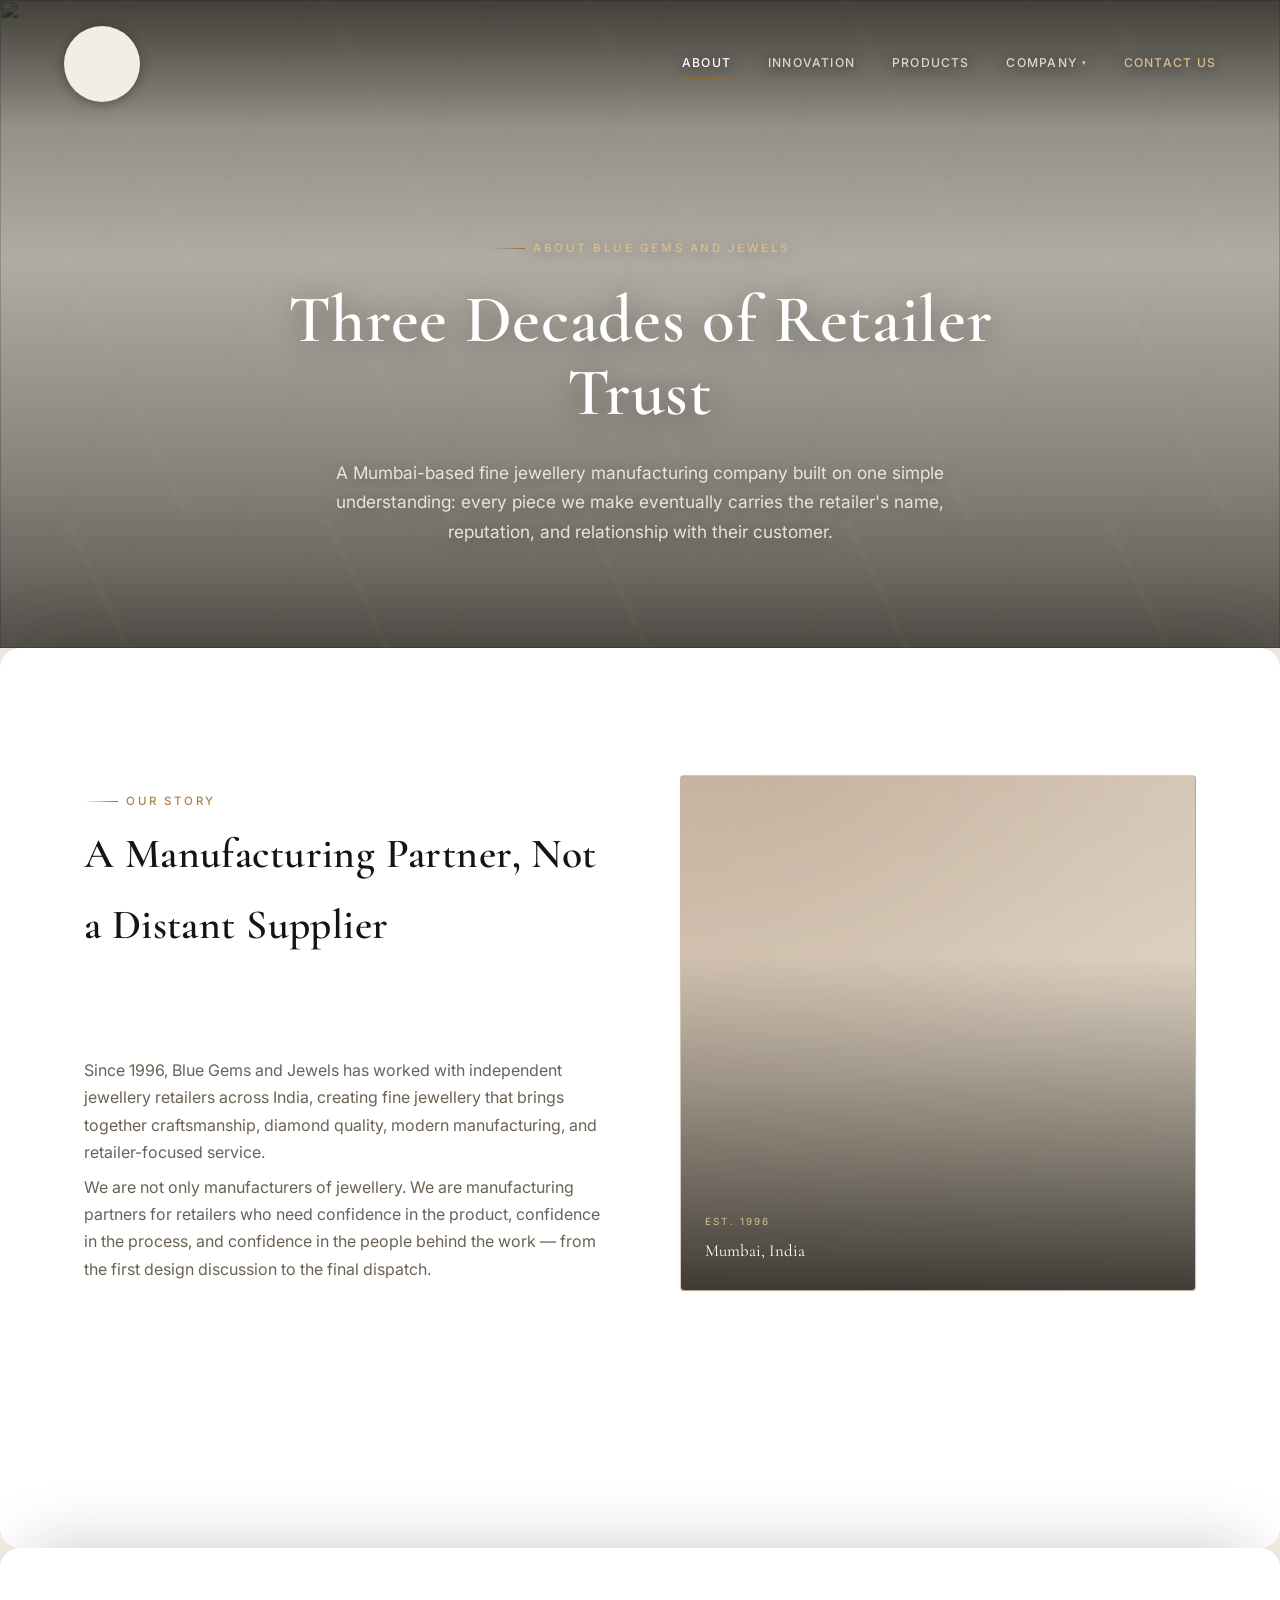
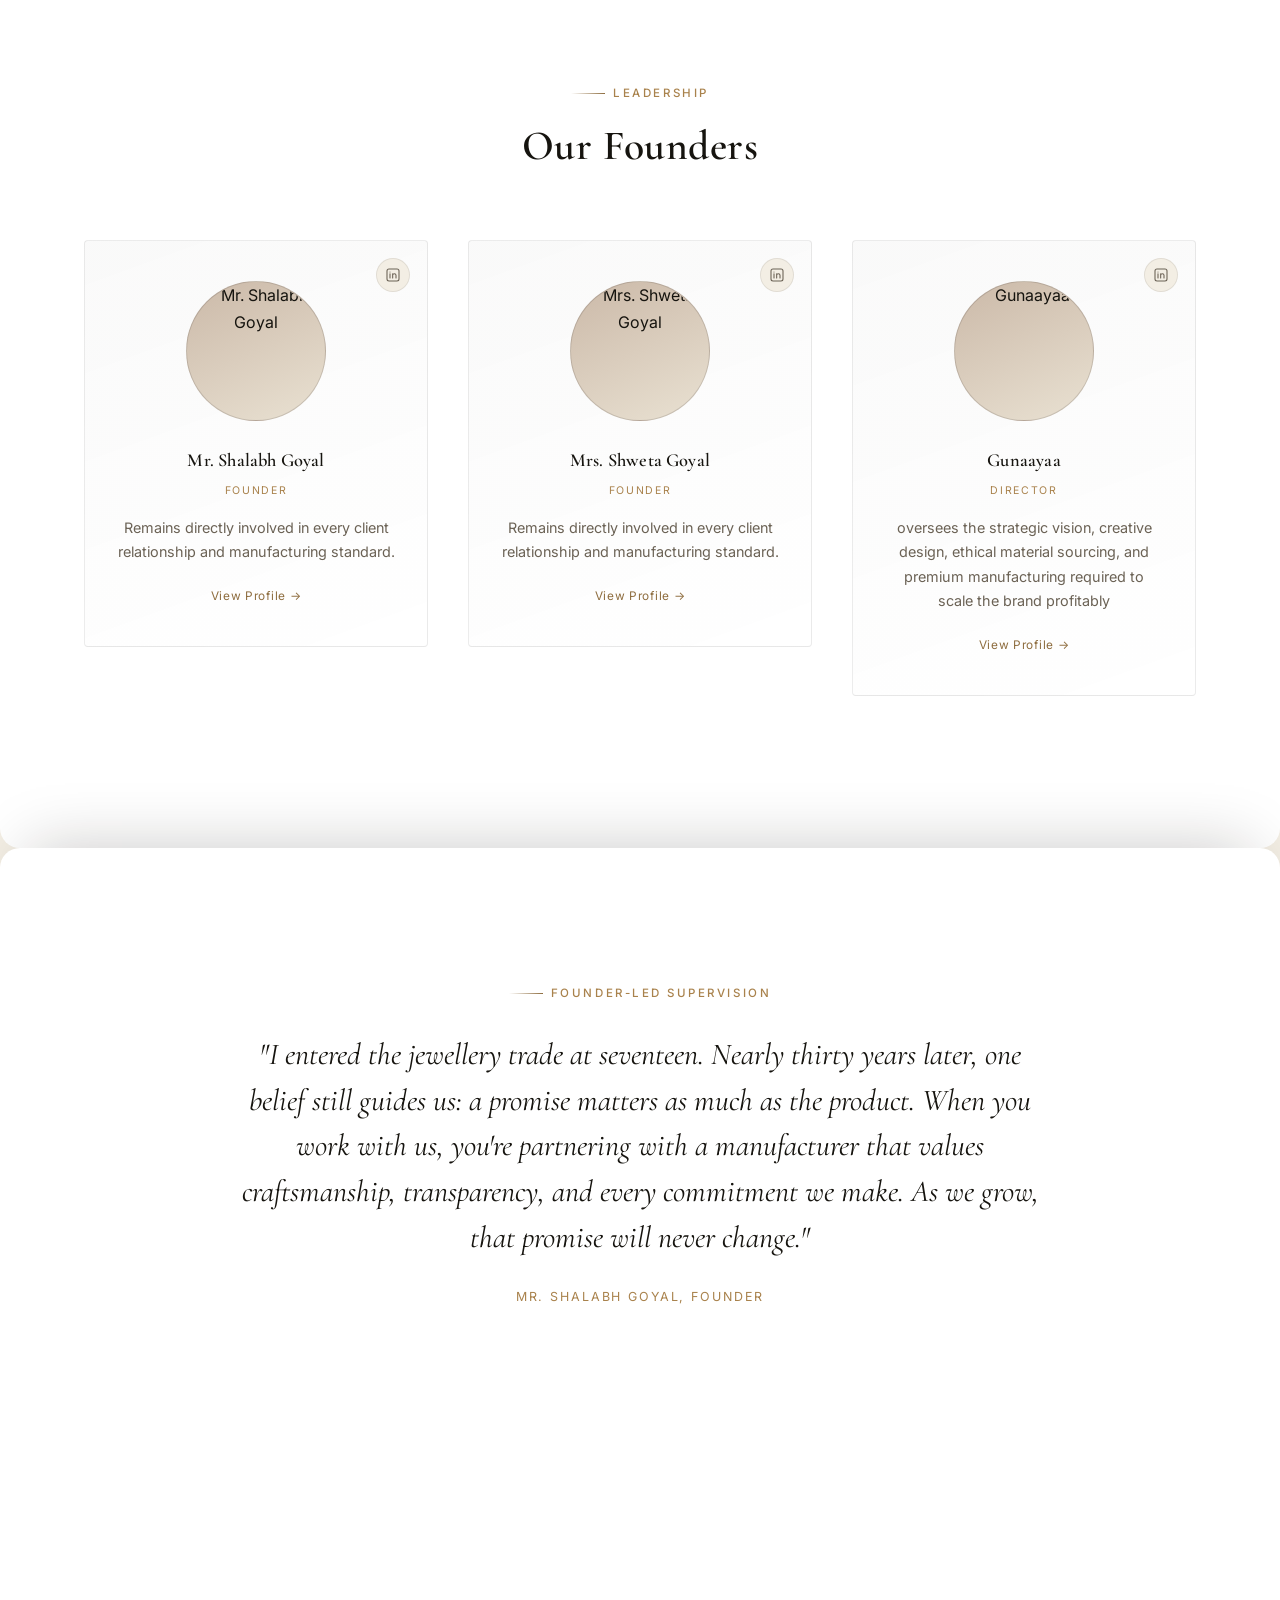
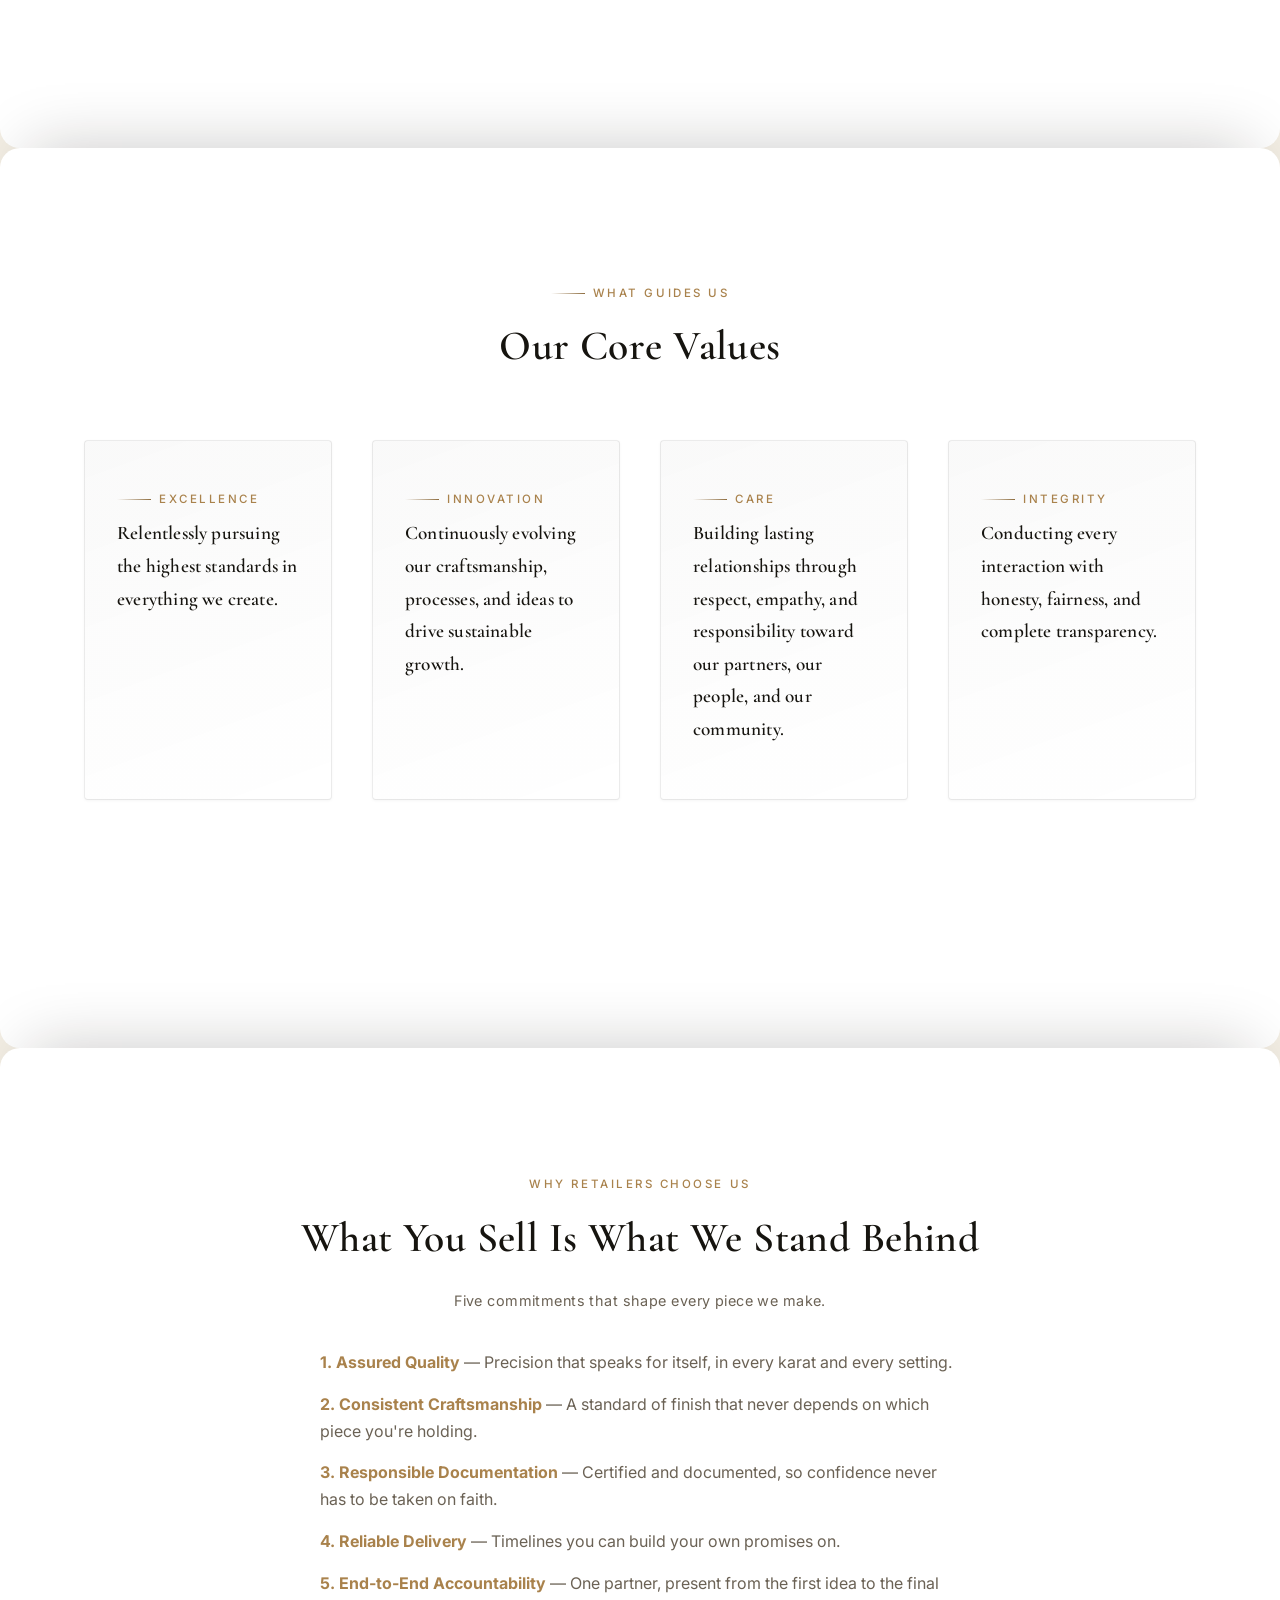
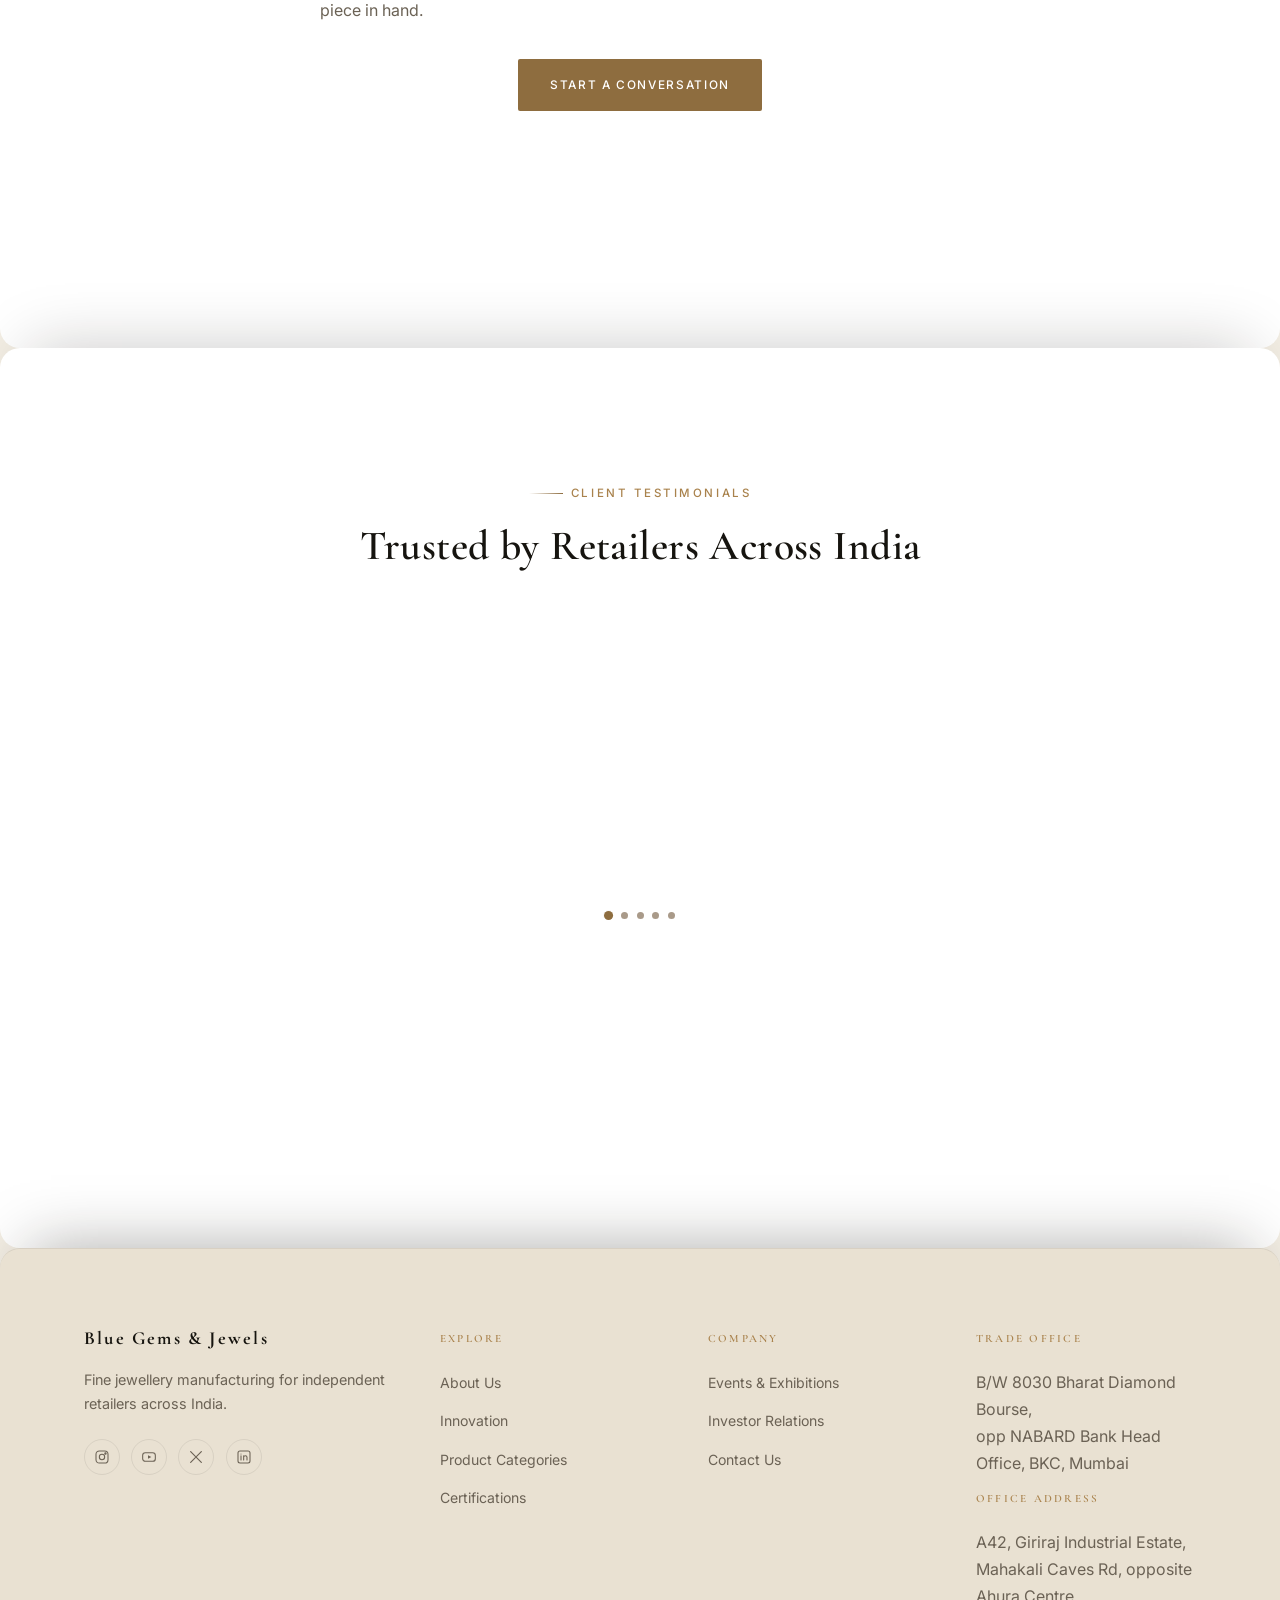
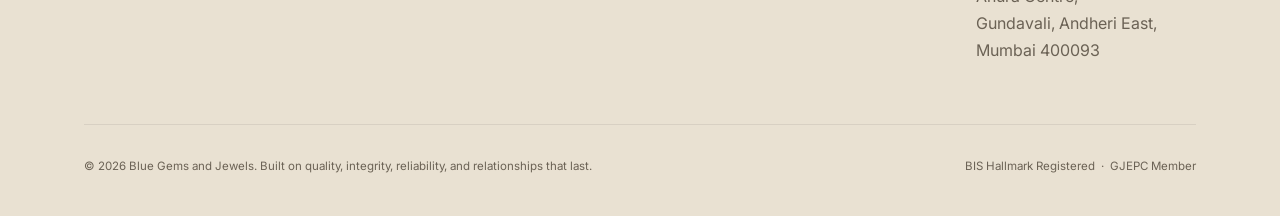
==== about.html @ bed2ab1b "Ui index page update 45" ====
<!doctype html>
<html lang="en">
<head>
<meta charset="UTF-8">
<meta name="viewport" content="width=device-width, initial-scale=1.0">
<title>About Us — Blue Gems and Jewels</title>
<meta name="description" content="Since 1996, Blue Gems and Jewels has manufactured fine jewellery for independent retailers across India — founder-led, quality-first, relationship-driven.">
<link rel="icon" type="image/svg+xml" data-img="assets/favicon.svg">
<link rel="stylesheet" href="css/style.css">
</head>
<body data-page="about">
<div id="site-nav"></div>
<section class="hero page-hero">
  <div class="hero-bg"></div>
  <div class="hero-photo"><img data-img="assets/hero/about.jpg" alt=""></div>
  <div class="hero-scrim"></div>
  <div class="hero-facets"></div>
  <div class="hero-content">
    <span class="eyebrow reveal in">About Blue Gems and Jewels</span>
    <h1 class="reveal in" style="transition-delay:.15s">Three Decades of Retailer Trust</h1>
    <p class="lead reveal in" style="transition-delay:.3s">A Mumbai-based fine jewellery manufacturing company built on one simple understanding: every piece we make eventually carries the retailer's name, reputation, and relationship with their customer.</p>
  </div>
</section>
<!-- OUR STORY -->
<section class="section stack-section">
  <div class="wrap media-row media-right">
    <div class="text-head reveal-line">
      <span class="eyebrow">Our Story</span>
      <h2 style="font-size:clamp(1.8rem,3.4vw,2.6rem); margin-top:.5rem;">A Manufacturing Partner, Not a Distant Supplier</h2>
    </div>
    <div class="tile square photo reveal-scale"><img data-img="About/about1.png" alt="Gold and gemstones" loading="lazy" onerror="this.remove()"><div class="tile-label"><small>Est. 1996</small>Mumbai, India</div></div>
    <div class="text-body reveal-line" style="transition-delay:.1s">
      <p class="muted">Since 1996, Blue Gems and Jewels has worked with independent jewellery retailers across India, creating fine jewellery that brings together craftsmanship, diamond quality, modern manufacturing, and retailer-focused service.</p>
      <p class="muted" style="margin-top:.5rem;">We are not only manufacturers of jewellery. We are manufacturing partners for retailers who need confidence in the product, confidence in the process, and confidence in the people behind the work — from the first design discussion to the final dispatch.</p>
    </div>
  </div>
</section>
<!-- FOUNDERS -->
<section class="section stack-section">
  <div class="wrap">
    <div class="center reveal">
      <span class="eyebrow">Leadership</span>
      <h2 style="font-size:clamp(1.8rem,3.4vw,2.6rem); margin-top:.5rem;">Our Founders</h2>
    </div>
    <div class="grid grid-3 founder-grid" style="margin-top:3.6rem;">
      <div class="founder-card-wrap reveal">
        <button type="button" class="founder-card" data-name="Mr. Shalabh Goyal" data-title="Founder" data-bio="Clients are not dealing with a distant supplier. They are working with people who remain connected to the factory, the team, the product, and the promises made. As the company grows, this accessibility remains important to us — growth should make systems stronger, not relationships weaker.">
          <span class="founder-avatar"><img data-img="Founders/Sir.png" alt="Mr. Shalabh Goyal" loading="lazy"></span>
          <h3>Mr. Shalabh Goyal</h3>
          <span class="founder-role">Founder</span>
          <p>Remains directly involved in every client relationship and manufacturing standard.</p>
          <span class="founder-more">View Profile →</span>
        </button>
        <a href="https://in.linkedin.com/in/shalabh-goyal-06118b2b6" target="_blank" rel="noopener noreferrer" class="founder-linkedin" aria-label="Shalabh Goyal on LinkedIn">
          <svg viewBox="0 0 24 24" fill="none" stroke="currentColor" stroke-width="1.6"><rect x="3" y="3" width="18" height="18" rx="3"/><path d="M7.5 10v6.5M7.5 7.5v.01M11.5 16.5V10M11.5 12.5c0-1.5 1-2.5 2.5-2.5s2.5 1 2.5 2.5v4" stroke-linecap="round" stroke-linejoin="round"/></svg>
        </a>
      </div>
      <div class="founder-card-wrap reveal" style="transition-delay:.1s">
        <button type="button" class="founder-card" data-name="Mrs. Shweta Goyal" data-title="Founder" data-bio="Clients are not dealing with a distant supplier. They are working with people who remain connected to the factory, the team, the product, and the promises made. As the company grows, this accessibility remains important to us — growth should make systems stronger, not relationships weaker.">
          <span class="founder-avatar"><img data-img="Founders/Maam.jpeg" alt="Mrs. Shweta Goyal" loading="lazy"></span>
          <h3>Mrs. Shweta Goyal</h3>
          <span class="founder-role">Founder</span>
          <p>Remains directly involved in every client relationship and manufacturing standard.</p>
          <span class="founder-more">View Profile →</span>
        </button>
        <a href="https://in.linkedin.com/in/shweta-shalabh-goyal-127316415" target="_blank" rel="noopener noreferrer" class="founder-linkedin" aria-label="Shweta Goyal on LinkedIn">
          <svg viewBox="0 0 24 24" fill="none" stroke="currentColor" stroke-width="1.6"><rect x="3" y="3" width="18" height="18" rx="3"/><path d="M7.5 10v6.5M7.5 7.5v.01M11.5 16.5V10M11.5 12.5c0-1.5 1-2.5 2.5-2.5s2.5 1 2.5 2.5v4" stroke-linecap="round" stroke-linejoin="round"/></svg>
        </a>
      </div>
      <div class="founder-card-wrap reveal" style="transition-delay:.2s">
        <button type="button" class="founder-card" data-name="Gunaaya" data-title="Director" data-bio="Strategic and visionary leader with extensive experience driving brand growth in the luxury jewelry industry. Expert in overseeing creative design, optimizing global gemstone and precious metal supply chains, and managing premium manufacturing operations.">
          <span class="founder-avatar"><img data-img="Founders/Director.jpeg" alt="Gunaayaa" loading="lazy"></span>
          <h3>Gunaayaa</h3>
          <span class="founder-role">Director</span>
          <p>oversees the strategic vision, creative design, ethical material sourcing, and premium manufacturing required to scale the brand profitably</p>
          <span class="founder-more">View Profile →</span>
        </button>
        <a href="#" class="founder-linkedin" aria-label="Gunaayaa on LinkedIn">
          <svg viewBox="0 0 24 24" fill="none" stroke="currentColor" stroke-width="1.6"><rect x="3" y="3" width="18" height="18" rx="3"/><path d="M7.5 10v6.5M7.5 7.5v.01M11.5 16.5V10M11.5 12.5c0-1.5 1-2.5 2.5-2.5s2.5 1 2.5 2.5v4" stroke-linecap="round" stroke-linejoin="round"/></svg>
        </a>
      </div>
    </div>
  </div>
</section>
<!-- FOUNDER PROFILE MODAL -->
<div class="founder-modal" id="founder-modal" aria-hidden="true">
  <div class="founder-modal-backdrop" data-close></div>
  <div class="founder-modal-panel" role="dialog" aria-modal="true" aria-labelledby="founder-modal-name">
    <button type="button" class="founder-modal-close" data-close aria-label="Close">&times;</button>
    <span class="founder-avatar founder-avatar-lg" id="founder-modal-avatar"><img id="founder-modal-avatar-img" alt=""></span>
    <h3 id="founder-modal-name"></h3>
    <span class="founder-role" id="founder-modal-title"></span>
    <p id="founder-modal-bio"></p>
  </div>
</div>
<!-- FOUNDER MESSAGE -->
<section class="section band-gold stack-section">
  <div class="wrap">
    <div class="quote-block reveal">
      <span class="eyebrow" style="justify-content:center;">Founder-Led Supervision</span>
      <p style="margin-top:1.8rem;">"I entered the jewellery trade at seventeen. Nearly thirty years later, one belief still guides us: a promise matters as much as the product. When you work with us, you're partnering with a manufacturer that values craftsmanship, transparency, and every commitment we make. As we grow, that promise will never change."</p>
      <div class="attrib">Mr. Shalabh Goyal, Founder</div>
    </div>
  </div>
</section>
<!-- OUR CORE VALUES -->
<section class="section stack-section">
  <div class="wrap">
    <div class="center reveal">
      <span class="eyebrow">What Guides Us</span>
      <h2 style="font-size:clamp(1.8rem,3.4vw,2.6rem); margin-top:.5rem;">Our Core Values</h2>
    </div>
    <div class="grid grid-4" style="margin-top:3.6rem;">
      <div class="card reveal">
        <span class="eyebrow">Excellence</span>
        <h3 style="font-size:1.2rem; margin-top:.5rem;">Relentlessly pursuing the highest standards in everything we create.</h3>
      </div>
      <div class="card reveal" style="transition-delay:.1s">
        <span class="eyebrow">Innovation</span>
        <h3 style="font-size:1.2rem; margin-top:.5rem;">Continuously evolving our craftsmanship, processes, and ideas to drive sustainable growth.</h3>
      </div>
      <div class="card reveal" style="transition-delay:.2s">
        <span class="eyebrow">Care</span>
        <h3 style="font-size:1.2rem; margin-top:.5rem;">Building lasting relationships through respect, empathy, and responsibility toward our partners, our people, and our community.</h3>
      </div>
      <div class="card reveal" style="transition-delay:.3s">
        <span class="eyebrow">Integrity</span>
        <h3 style="font-size:1.2rem; margin-top:.5rem;">Conducting every interaction with honesty, fairness, and complete transparency.</h3>
      </div>
    </div>
  </div>
</section>
<!-- WHY RETAILERS CHOOSE US -->
<section class="section band stack-section">
  <div class="wrap">
    <div class="center reveal-line">
      <span class="eyebrow eyebrow-center">Why Retailers Choose Us</span>
      <h2 style="font-size:clamp(1.8rem,3.4vw,2.6rem); margin-top:.5rem;">What You Sell Is What We Stand Behind</h2>
      <p class="muted" style="margin-top:1rem; font-size:.9rem; letter-spacing:.03em;">Five commitments that shape every piece we make.</p>
    </div>
    <div class="reveal-line" style="max-width:640px; margin:2.2rem auto 0; transition-delay:.1s">
      <ul style="display:grid; gap:.9rem;">
        <li class="muted"><strong class="gold">1. Assured Quality</strong> — Precision that speaks for itself, in every karat and every setting.</li>
        <li class="muted"><strong class="gold">2. Consistent Craftsmanship</strong> — A standard of finish that never depends on which piece you're holding.</li>
        <li class="muted"><strong class="gold">3. Responsible Documentation</strong> — Certified and documented, so confidence never has to be taken on faith.</li>
        <li class="muted"><strong class="gold">4. Reliable Delivery</strong> — Timelines you can build your own promises on.</li>
        <li class="muted"><strong class="gold">5. End-to-End Accountability</strong> — One partner, present from the first idea to the final piece in hand.</li>
      </ul>
      <div class="center" style="margin-top:2.2rem;"><a href="contact.html" class="btn btn-gold retailers-cta">Start a Conversation</a></div>
    </div>
  </div>
</section>
<!-- CLIENT TESTIMONIALS -->
<section class="section stack-section">
  <div class="wrap">
    <div class="center reveal"><span class="eyebrow">Client Testimonials</span>
      <h2 style="font-size:clamp(1.8rem,3.4vw,2.6rem); margin-top:.5rem;">Trusted by Retailers Across India</h2>
    </div>
    <div class="testimonial-carousel" id="testimonial-carousel">
      <div class="testimonial-slide" id="testimonial-slide">
        <span class="quote-mark">&ldquo;</span>
        <p id="testimonial-text"></p>
        <div class="attrib" id="testimonial-attrib"></div>
      </div>
    </div>
    <div class="testimonial-dots" id="testimonial-dots"></div>
  </div>
</section>
<div id="site-footer"></div>
<script src="js/footer.js"></script>
<script src="js/supabase-config.js"></script>
<script src="js/main.js"></script>
</body>
</html>
---- css/style.css ----
/* ============================================================
   BLUE GEMS AND JEWELS — Design System
   Warm editorial luxury palette: deep ink + bone/ivory base,
   accented by an antique gold, with emerald and rose-taupe used sparingly.
   Spacing follows an 8px scale: 8 / 16 / 24 / 32 / 40 / 48 / 64 / 80px.
   ============================================================ */
@import url('https://fonts.googleapis.com/css2?family=Cormorant+Garamond:ital,wght@0,400;0,500;0,600;0,700;1,400&family=Inter:wght@300;400;500;600&display=swap');
:root{
  /* neutral bone/ivory ramp — every "gray" on the site comes from this one ramp */
  --navy-950:#f3eee4;
  --navy-900:#e9e1d2;
  --navy-800:#ded0c4;
  --navy-700:#cbb9a8;
  --navy-600:#a99a89;
  --navy-500:#8a7a6b;
  --ink:#16140f;
  --ink-soft:#2a271f;

  /* the ONE brand accent — antique gold — as a single tonal ramp.
     (kept the historical "gold-*" names so every component below
     that referenced them stays wired to the same accent automatically.) */
  --gold-100:#efe3cb;
  --gold-300:#d8be8f;
  --gold-400:#a9824c;
  --gold-500:#8e6d3f;
  --gold-600:#8a6a52;

  /* secondary accents, used sparingly */
  --emerald-900:#22392c;
  --emerald-700:#3c5a49;
  --rose-taupe:#ded0c4;
  --placeholder-brown:#8a6a52;

  --ivory:#16140f;
  --ivory-dim:#6b6255;
  --white:#ffffff;
  --line:rgba(22,20,15,0.14);
  --line-soft:rgba(22,20,15,0.08);
  --serif: 'Cormorant Garamond', 'Georgia', serif;
  --sans: 'Inter', 'Helvetica Neue', Arial, sans-serif;
  --ease: cubic-bezier(.22,.68,.2,1);
  --ease-soft: cubic-bezier(.16,.84,.44,1);
}
*,*::before,*::after{ box-sizing:border-box; }
html{ scroll-behavior:smooth; scroll-snap-type:y proximity; scroll-padding-top:var(--nav-h,100px); }
body{
  margin:0;
  background:var(--navy-950);
  color:var(--ivory);
  font-family:var(--sans);
  font-weight:400;
  line-height:1.7;
  -webkit-font-smoothing:antialiased;
  overflow-x:hidden;
}
img,svg{ max-width:100%; display:block; }
a{ color:inherit; text-decoration:none; }
ul{ margin:0; padding:0; list-style:none; }
h1,h2,h3,h4{ font-family:var(--serif); font-weight:600; margin:0; letter-spacing:.01em; }
p{ margin:0; }
::selection{ background:var(--gold-100); color:var(--ink); }
/* ---------- scrollbar ---------- */
::-webkit-scrollbar{ width:10px; }
::-webkit-scrollbar-track{ background:var(--navy-900); }
::-webkit-scrollbar-thumb{ background:var(--navy-500); border-radius:10px; }
::-webkit-scrollbar-thumb:hover{ background:var(--gold-500); }
/* ---------- utility ---------- */
/* padding is clamped so it stops growing past ~1067px viewport width —
   plain 6vw would otherwise keep eating into the capped .wrap box as
   screens get wider (4K/ultrawide), squeezing the content column down
   to a sliver between two huge gutters */
.wrap{ max-width:1240px; margin:0 auto; padding:0 clamp(1.5rem,6vw,4rem); }
/* let the content column grow on large monitors/ultrawide instead of
   staying frozen at 1240px inside ever-larger empty gutters */
@media(min-width:1600px){ .wrap{ max-width:1400px; } }
@media(min-width:2000px){ .wrap{ max-width:1600px; } }
.eyebrow{
  font-family:var(--sans);
  font-size:.72rem;
  font-weight:500;
  letter-spacing:.22em;
  text-transform:uppercase;
  color:var(--gold-400);
  display:inline-flex;
  align-items:center;
  gap:.7em;
}
.eyebrow::before{
  content:'';
  width:34px; height:1px;
  background:linear-gradient(90deg,transparent,var(--gold-500));
}
.eyebrow-center{ display:flex; justify-content:center; width:100%; }
.eyebrow-center::before{ display:none; }
.section{ position:relative; padding:7.56px 0; }
.section-tight{ padding:min(5vw,48px) 0; }
/* ---------- stacking-card scroll effect ---------- */
.stack-section{
  position:sticky;
  top:0;
  min-height:100vh;
  min-height:100dvh;
  padding-top:var(--nav-h,100px);
  display:flex;
  flex-direction:column;
  justify-content:flex-start;
  background:var(--white);
  border-radius:20px;
  box-shadow:0 -30px 60px -30px rgba(22,20,15,.22);
  transform-origin:center top;
  will-change:transform, opacity;
  transition:transform .6s cubic-bezier(.22,.68,.2,1), opacity .6s cubic-bezier(.22,.68,.2,1);
  overflow:hidden;
}
.stack-section > .wrap{ width:100%; will-change:transform; }
.hero{ scroll-snap-align:start; scroll-snap-stop:always; }
.center{ text-align:center; }
.grid{ display:grid; gap:2.5rem; }
.grid-2{ grid-template-columns:repeat(2,1fr); }
.grid-3{ grid-template-columns:repeat(3,1fr); }
.grid-4{ grid-template-columns:repeat(4,1fr); }
/* ---------- title/subtitle/image/text media row (standard mobile order) ---------- */
.media-row{ display:grid; grid-template-columns:1fr 1fr; align-items:center; gap:5rem; }
.media-row.media-right{ grid-template-areas:"head img" "body img"; }
.media-row.media-left{ grid-template-areas:"img head" "img body"; }
.media-row.media-top{ grid-template-areas:"head head" "body img"; row-gap:3rem; }
.media-row.media-top.media-left{ grid-template-areas:"head head" "img body"; }
.media-row.media-top > .text-head{ text-align:center; }
.media-row > .text-head{ grid-area:head; }
.media-row > .text-body{ grid-area:body; }
.media-row > .tile{ grid-area:img; }
@media(max-width:1000px){
  .media-row,
  .media-row.media-right,
  .media-row.media-left,
  .media-row.media-top,
  .media-row.media-top.media-left{ grid-template-columns:1fr; grid-template-areas:"head" "img" "body"; gap:2.2rem; }
}
@media(min-width:1001px){
  .retailers-cta{ margin-bottom:3.5rem; }
  .tech-precision-section{ margin-bottom:5rem; }
}
/* laptop-only: trim the text column's vertical rhythm so it matches the image's height */
@media(min-width:1001px) and (max-width:1440px){
  .media-row--fit{ row-gap:1.4rem; }
  .media-row--fit h2{ line-height:1.22; font-size:clamp(1.6rem,2.4vw,2.05rem); }
  .media-row--fit .text-head{ margin-bottom:0; }
  .media-row--fit ul{ gap:.5rem !important; }
  .media-row--fit .btn{ margin-top:1rem !important; }
}
.muted{ color:var(--ivory-dim); }
.gold{ color:var(--gold-400); }
.divider{
  width:100%; height:1px;
  background:linear-gradient(90deg,transparent,var(--line-soft) 20%,var(--line-soft) 80%,transparent);
}
.divider-gold{
  width:64px; height:1px; margin:1.5rem auto;
  background:linear-gradient(90deg,transparent,var(--gold-500),transparent);
}
/* ---------- reveal animation ---------- */
.reveal{
  opacity:0;
  transform:translateY(38px);
  transition:opacity 1s var(--ease-soft), transform 1.1s var(--ease-soft);
  will-change:opacity, transform;
}
.reveal.in{ opacity:1; transform:translateY(0); }
.reveal-scale{ opacity:0; transform:scale(.94); transition:opacity 1s var(--ease-soft), transform 1.1s var(--ease-soft); }
.reveal-scale.in{ opacity:1; transform:scale(1); }
.reveal-line{ opacity:0; transform:translateX(-24px); transition:opacity .9s var(--ease-soft), transform .9s var(--ease-soft); }
.reveal-line.in{ opacity:1; transform:translateX(0); }
.stagger > *{ transition-delay:calc(var(--i,0) * 110ms); }
/* ============================================================
   NAV
   ============================================================ */
.nav{
  position:fixed; top:0; left:0; right:0; z-index:1000;
  display:flex; align-items:center; justify-content:space-between;
  padding:1.6rem clamp(1.5rem,6vw,4rem);
  background:linear-gradient(180deg,rgba(22,20,15,.55),rgba(22,20,15,0));
  transition:padding .4s var(--ease), background .4s var(--ease), box-shadow .4s var(--ease);
}
.nav.scrolled{
  padding:1rem clamp(1.5rem,6vw,4rem);
  background:rgba(243,238,228,.92);
  box-shadow:0 1px 0 var(--line-soft), 0 20px 40px -20px rgba(22,20,15,.12);
}
.brand{
  font-family:var(--serif);
  font-size:1.15rem;
  letter-spacing:.12em;
  display:flex; align-items:center; line-height:1.05;
}
.brand b{ font-weight:700; color:var(--white); text-shadow:0 2px 12px rgba(0,0,0,.5); transition:color .3s; }
.nav.scrolled .brand b,
.footer .brand b{ color:var(--ivory); text-shadow:none; }
.brand small{ font-family:var(--sans); font-size:.56rem; letter-spacing:.28em; color:var(--gold-300); font-weight:400; margin-top:.35rem; transition:color .3s; }
.nav.scrolled .brand small{ color:var(--gold-400); }
.brand-logo{
  display:block; width:76px; height:76px; border-radius:50%; flex-shrink:0;
  background-color:var(--navy-950); background-position:center center; background-size:102% auto; background-repeat:no-repeat;
  border:1px solid rgba(243,238,228,.5); box-shadow:0 2px 12px rgba(0,0,0,.35);
  transition:width .4s var(--ease), height .4s var(--ease), border-color .3s;
}
.nav.scrolled .brand-logo{ width:64px; height:64px; border-color:var(--line-soft); box-shadow:0 2px 8px rgba(22,20,15,.15); }
.nav-links{ display:flex; gap:2.3rem; align-items:center; }
.nav-links a{
  font-size:.76rem; font-weight:500; letter-spacing:.1em; text-transform:uppercase;
  color:rgba(243,238,228,.85); text-shadow:0 2px 12px rgba(0,0,0,.5); position:relative; padding:.3rem 0;
  transition:color .3s, text-shadow .3s;
}
.nav.scrolled .nav-links a{ color:var(--ivory-dim); text-shadow:none; }
.nav-links a::after{
  content:''; position:absolute; left:0; right:0; bottom:0; height:1px;
  background:var(--gold-500); transform:scaleX(0); transform-origin:left;
  transition:transform .4s var(--ease);
}
.nav-links a:hover,.nav-links a.active{ color:var(--white); }
.nav.scrolled .nav-links a:hover,.nav.scrolled .nav-links a.active{ color:var(--ivory); }
.nav-links a:hover::after,.nav-links a.active::after{ transform:scaleX(1); }
.nav-cta{
  color:var(--gold-300)!important;
  text-shadow:none; transition:color .3s!important;
}
.nav-cta:hover{ color:var(--white)!important; }
.nav.scrolled .nav-cta{ color:var(--gold-500)!important; }
.nav.scrolled .nav-cta:hover{ color:var(--gold-400)!important; }
/* ---- grouped dropdowns (Manufacturing, Company) ---- */
.nav-drop{ position:relative; }
.nav-drop > a{ display:inline-flex; align-items:center; gap:.4em; }
.nav-drop .caret{ font-size:.6em; transition:transform .3s var(--ease); }
.nav-drop:hover .caret{ transform:rotate(180deg); }
.nav-drop-menu{
  position:absolute; top:100%; left:50%; transform:translate(-50%,6px);
  min-width:220px; padding:.5rem; margin-top:1rem;
  background:var(--white); border:1px solid var(--line-soft); border-radius:6px;
  box-shadow:0 20px 40px -20px rgba(22,20,15,.25);
  opacity:0; visibility:hidden; transition:opacity .25s var(--ease), transform .25s var(--ease), visibility .25s;
}
.nav-drop:hover .nav-drop-menu{ opacity:1; visibility:visible; transform:translate(-50%,0); }
.nav-drop-menu a{
  display:block; padding:.7rem .9rem; font-size:.72rem; letter-spacing:.08em; text-transform:uppercase;
  color:var(--ivory)!important; text-shadow:none!important; border-radius:4px;
}
.nav-drop-menu a::after{ display:none; }
.nav-drop-menu a:hover{ background:var(--gold-100); color:var(--gold-500)!important; }
.nav-toggle{ display:none; flex-direction:column; gap:5px; cursor:pointer; z-index:1001; padding:12px; margin:-12px; }
.nav-toggle span{ width:24px; height:1px; background:var(--white); box-shadow:0 1px 6px rgba(0,0,0,.5); transition:transform .3s,opacity .3s,background .3s; }
.nav.scrolled .nav-toggle span{ background:var(--ivory); box-shadow:none; }
.mobile-panel{
  position:fixed; inset:0; background:var(--navy-950); z-index:999;
  display:flex; flex-direction:column; align-items:center; justify-content:center; gap:1.5rem;
  overflow-y:auto; padding:6rem 0 2rem;
  opacity:0; pointer-events:none; transition:opacity .4s var(--ease);
}
.mobile-panel.open{ opacity:1; pointer-events:auto; }
.mobile-panel a{ font-family:var(--serif); font-size:1.5rem; }
.mp-group{ display:flex; flex-direction:column; align-items:center; gap:.9rem; }
.mp-group .mp-heading{
  font-family:var(--sans); font-size:.68rem; font-weight:500; letter-spacing:.22em; text-transform:uppercase;
  color:var(--gold-400);
}
.mp-group a{ font-size:1.15rem; }
@media(max-width:900px){
  .nav-links{ display:none; }
  .nav-toggle{ display:flex; }
  .nav{ padding:1.1rem 5vw; }
  .nav.scrolled{ padding:.8rem 5vw; }
  .brand-logo{ width:56px; height:56px; }
  .nav.scrolled .brand-logo{ width:48px; height:48px; }
}
/* ============================================================
   HERO
   ============================================================ */
.hero{
  position:relative; min-height:100vh; min-height:100dvh; display:flex; align-items:center; justify-content:center;
  overflow:hidden; text-align:center; isolation:isolate;
}
.hero-bg{
  position:absolute; inset:-10%; z-index:-4;
  background:
    radial-gradient(60% 50% at 30% 20%, rgba(169,130,76,.20), transparent 60%),
    radial-gradient(50% 45% at 78% 75%, rgba(222,208,196,.16), transparent 60%),
    linear-gradient(160deg,var(--navy-950) 0%, var(--navy-900) 45%, var(--navy-800) 100%);
  animation:driftBg 22s ease-in-out infinite alternate;
}
@keyframes driftBg{ from{ transform:translate3d(0,0,0) scale(1);} to{ transform:translate3d(-2%,2%,0) scale(1.06);} }
.hero-photo{ position:absolute; inset:0; z-index:-3; overflow:hidden; background:var(--navy-950); }
.hero-photo img{
  position:absolute; inset:0; width:100%; height:100%; object-fit:cover;
  transform:scale(1.08); animation:kenBurns 28s ease-in-out infinite alternate;
}
@keyframes kenBurns{ from{ transform:scale(1.08) translate(0,0); } to{ transform:scale(1.18) translate(-1.5%,-1.5%); } }
/* pages with no hero video — the img is the permanent visual, not a
   brief fallback, so the heavy 1.08→1.18 Ken Burns zoom (tuned for a
   crop that's on screen for a split second) was cropping it far more
   than intended. Much gentler zoom when there's no video sibling. */
.hero-photo img:only-child{ transform:scale(1); animation:kenBurnsSoft 34s ease-in-out infinite alternate; }
@keyframes kenBurnsSoft{ from{ transform:scale(1) translate(0,0); } to{ transform:scale(1.06) translate(-1%,-1%); } }
.hero-photo video{
  position:absolute; inset:0; width:100%; height:100%; object-fit:cover;
  opacity:0; transition:opacity .8s ease;
}
.hero-photo video.is-ready{ opacity:1; }
/* ---------- hero background "train" slider (home page only) ----------
   vertical columns of images scroll continuously; each track holds its
   image set twice back-to-back so translateY(-50%) loops seamlessly */
.hero-slider{
  position:absolute; inset:0; z-index:-3;
  display:grid; grid-template-columns:repeat(4,1fr); gap:3px;
  width:100%; height:100%; background:var(--navy-950);
}
.hero-slider-col{ position:relative; overflow:hidden; height:100%; }
.hero-slider-track{
  display:flex; flex-direction:column; gap:3px; width:100%;
  animation:heroSlide var(--dur,30s) linear infinite;
}
.hero-slider-col--down .hero-slider-track{ animation-direction:reverse; }
.hero-slider-track img{
  width:100%; height:auto; aspect-ratio:3/4; object-fit:cover; display:block;
  filter:saturate(1.05) brightness(.78);
}
@keyframes heroSlide{ from{ transform:translateY(0); } to{ transform:translateY(-50%); } }
@media(max-width:760px){
  .hero-slider{ grid-template-columns:repeat(2,1fr); }
  .hero-slider-col:nth-child(3), .hero-slider-col:nth-child(4){ display:none; }
}
@media(prefers-reduced-motion:reduce){
  .hero-slider-track{ animation:none; }
}
.hero-scrim{
  position:absolute; inset:0; z-index:-2;
  background:linear-gradient(180deg, rgba(22,20,15,.55) 0%, rgba(22,20,15,.3) 40%, rgba(22,20,15,.5) 75%, rgba(22,20,15,.72) 100%);
}
.hero-facets{
  position:absolute; inset:0; z-index:-1; opacity:.6;
  background-image:
    linear-gradient(115deg,transparent 48%, rgba(142,109,63,.05) 49%, rgba(142,109,63,.05) 50%, transparent 51%),
    linear-gradient(65deg,transparent 48%, rgba(216,190,143,.05) 49%, rgba(216,190,143,.05) 50%, transparent 51%);
  background-size:180px 180px, 260px 260px;
}
.hero-content{ padding:128px clamp(1.5rem,6vw,4rem) 0; max-width:980px; }
.hero .eyebrow{ justify-content:center; margin-bottom:1.6rem; color:var(--gold-300); text-shadow:0 2px 16px rgba(0,0,0,.5); }
.hero h1{
  font-size:clamp(2.4rem,6vw,5rem); line-height:1.08; color:var(--white);
  text-shadow:0 4px 30px rgba(0,0,0,.45);
}
.hero h1 em{ font-style:italic; color:var(--gold-300); }
.hero p.lead{
  max-width:640px; margin:1.8rem auto 0; color:rgba(243,238,228,.92); font-size:1.08rem;
  text-shadow:0 2px 16px rgba(0,0,0,.4);
}
.hero-actions{ display:flex; gap:1.2rem; justify-content:center; margin-top:2.6rem; flex-wrap:wrap; }
.hero .hero-actions .btn-ghost{ border-color:rgba(243,238,228,.55); color:var(--white); }
.hero .hero-actions .btn-ghost:hover{ border-color:var(--gold-300); color:var(--gold-300); }
.btn{
  display:inline-flex; align-items:center; gap:.6rem;
  padding:1rem 2rem; font-size:.74rem; font-weight:500; letter-spacing:.14em; text-transform:uppercase;
  border-radius:2px; transition:all .4s var(--ease); white-space:nowrap;
}
.btn-gold{ background:var(--gold-500); color:var(--white); }
.btn-gold:hover{ background:var(--gold-400); transform:translateY(-2px); box-shadow:0 14px 30px -10px rgba(142,109,63,.4); }
.btn-ghost{ border:1px solid var(--line-soft); color:var(--ivory); }
.btn-ghost:hover{ border-color:var(--gold-500); color:var(--gold-500); transform:translateY(-2px); }
.btn-sm{ padding:.55rem 1.2rem; font-size:.64rem; letter-spacing:.1em; }
/* one card per grid cell: photo tile on top, a small CTA below it */
.tf-card{ display:flex; flex-direction:column; align-items:center; gap:.9rem; }
.tf-card .tile{ width:100%; }
/* ============================================================
   CARDS
   ============================================================ */
.card{
  position:relative; padding:2.5rem 2rem; border:1px solid var(--line-soft);
  background:linear-gradient(160deg,rgba(22,20,15,.025),rgba(22,20,15,0));
  box-shadow:0 1px 3px rgba(22,20,15,.04);
  border-radius:4px; transition:border-color .4s,transform .4s var(--ease),background .4s,box-shadow .4s;
}
.card:hover{ border-color:var(--line); transform:translateY(-6px); background:linear-gradient(160deg,rgba(142,109,63,.07),rgba(22,20,15,0)); box-shadow:0 20px 40px -20px rgba(22,20,15,.18); }
.card .num{ font-family:var(--serif); font-size:.85rem; color:var(--gold-500); letter-spacing:.1em; }
.card h3{ font-size:1.3rem; margin:1rem 0 .8rem; color:var(--ivory); }
.card p{ color:var(--ivory-dim); font-size:.92rem; }
.card-icon{
  width:48px; height:48px; border:1px solid var(--line); border-radius:50%;
  display:flex; align-items:center; justify-content:center; margin-bottom:1.5rem;
  color:var(--gold-400);
}
/* ---------- product constellation (circular auto-rotating showcase) ---------- */
.orbit-showcase{ display:flex; align-items:center; justify-content:center; gap:4rem; flex-wrap:wrap; }
.orbit-stage{
  position:relative; width:440px; height:440px; max-width:100%;
  --orbit-r:160px; --center-d:190px; --item-d:82px;
}
.orbit-ring{ position:absolute; inset:0; animation:orbit-spin 90s linear infinite; }
.orbit-item{
  position:absolute; top:50%; left:50%; width:var(--item-d); height:var(--item-d);
  margin:calc(var(--item-d) / -2) 0 0 calc(var(--item-d) / -2);
}
.orbit-item-face{
  width:100%; height:100%; border-radius:50%; overflow:hidden;
  border:1px solid var(--line); box-shadow:0 10px 26px -14px rgba(22,20,15,.25);
  background:linear-gradient(155deg,var(--navy-700),var(--navy-900));
  animation:orbit-counter-spin 90s linear infinite;
  transition:border-color .3s var(--ease), box-shadow .3s var(--ease);
}
.orbit-item:hover .orbit-item-face{ border-color:var(--gold-500); box-shadow:0 14px 32px -12px rgba(138,106,82,.4); }
.orbit-item-face img{ width:100%; height:100%; object-fit:cover; transition:transform .3s var(--ease); }
.orbit-item:hover .orbit-item-face img{ transform:scale(1.15); }
.orbit-center{
  position:absolute; top:50%; left:50%; width:var(--center-d); height:var(--center-d);
  margin:calc(var(--center-d) / -2) 0 0 calc(var(--center-d) / -2);
  border-radius:50%; overflow:hidden; z-index:5;
  border:1px solid var(--gold-500); box-shadow:0 24px 55px -20px rgba(138,106,82,.35);
  background:linear-gradient(155deg,var(--navy-700),var(--navy-900));
}
.orbit-center img{
  width:100%; height:100%; object-fit:cover;
  opacity:0; transform:scale(.9);
  transition:opacity .6s var(--ease-soft), transform .6s var(--ease-soft);
}
.orbit-center img.in{ opacity:1; transform:scale(1); }
@keyframes orbit-spin{ to{ transform:rotate(360deg); } }
@keyframes orbit-counter-spin{ to{ transform:rotate(-360deg); } }
.orbit-text{ text-align:left; max-width:380px; flex:1 1 300px; }
.orbit-text h3{
  font-size:1.4rem; color:var(--ivory);
  opacity:0; transform:translateY(10px); transition:opacity .5s var(--ease-soft), transform .5s var(--ease-soft);
}
.orbit-text p{
  margin-top:.7rem; color:var(--ivory-dim); font-size:.94rem; line-height:1.7;
  opacity:0; transform:translateY(10px); transition:opacity .5s var(--ease-soft) .08s, transform .5s var(--ease-soft) .08s;
}
.orbit-text.in h3, .orbit-text.in p{ opacity:1; transform:translateY(0); }
@media(max-width:900px){
  .orbit-showcase{ flex-direction:column; text-align:center; }
  .orbit-text{ display:contents; }
  .orbit-label{ order:1; }
  .orbit-stage{ order:2; margin-inline:auto; }
  .orbit-name{ order:3; }
  .orbit-desc{ order:4; }
}
@media(max-width:640px){
  .orbit-stage{ width:320px; height:320px; --orbit-r:112px; --center-d:150px; --item-d:60px; }
}
.card-logo{
  width:100%; height:120px; border:1px solid var(--line); border-radius:6px;
  background:linear-gradient(155deg,var(--navy-700),var(--navy-900));
  display:flex; align-items:center; justify-content:center; margin-bottom:1.5rem;
  overflow:hidden; position:relative;
  font-family:var(--sans); font-size:.62rem; letter-spacing:.14em; text-transform:uppercase; color:var(--gold-400);
}
.card-logo img{ width:100%; height:100%; object-fit:cover; }
/* "What We Manufacture" — Women's / Men's category subsections */
.gender-row .eyebrow{ margin-bottom: 0; }
/* keep Women's / Men's side by side at every width, unlike the generic
   .grid-2 (which the site collapses to one column under 1000px) */
.wm-split{ display:grid; grid-template-columns:repeat(2,1fr); gap:3.6rem; margin-top:3.6rem; }
@media(min-width:901px){
  .wm-cta{ margin-bottom:4rem; }
}
.cat-icons{ display:grid; grid-template-columns:repeat(2,1fr); gap:1.5rem 1.2rem; margin-top:1.6rem; }
.cat-icon{ display:flex; align-items:center; gap:.9rem; }
.cat-avatar{
  width:64px; height:64px; flex:0 0 64px; border-radius:50%; overflow:hidden;
  border:1px solid var(--line-soft); box-shadow:0 10px 22px -12px rgba(22,20,15,.2);
  background:linear-gradient(155deg,var(--navy-700),var(--navy-900));
  transition:transform .3s var(--ease), box-shadow .3s var(--ease), border-color .3s var(--ease);
}
.cat-avatar img{ width:100%; height:100%; object-fit:cover; }
.cat-icon:hover .cat-avatar{ transform:scale(1.08); border-color:var(--gold-500); box-shadow:0 14px 28px -14px rgba(138,106,82,.35); }
.cat-info{ font-family:var(--serif); font-size:1rem; color:var(--ivory); }
.cat-info small{ display:block; font-family:var(--sans); font-size:.6rem; letter-spacing:.16em; text-transform:uppercase; color:var(--gold-500); margin-bottom:.2rem; }
@media(max-width:640px){
  .wm-split{ gap:1.6rem; }
  .wm-split .cat-icons{ grid-template-columns:1fr; gap:1.1rem; }
}
@media(max-width:480px){
  .cat-avatar{ width:52px; height:52px; flex:0 0 52px; }
  .wm-split{ gap:1.1rem; }
  .cat-info{ font-size:.9rem; }
}
/* "How the Floor Works" process table — desktop only: breathing room
   below the table gives the sticky section's scroll-reveal nudge more
   distance to work with, so the last rows fully clear the viewport
   before the next section takes over */
@media(min-width:901px){
  .pf-table{ margin-bottom:6rem; }
}
/* ---------- certification stacked-card carousel ---------- */
.cert-showcase{
  display:grid; grid-template-columns:380px 1fr; gap:4.5rem; align-items:center;
}
.cert-stack-wrap{ display:flex; flex-direction:column; align-items:center; }
.cert-stack{
  position:relative; width:100%; max-width:340px; height:430px;
  touch-action:pan-y;
}
/* first-glimpse full-screen takeover: surrounding text disappears and
   the carousel expands to fill the viewport so every card fans out
   fully visible, before settling back into its normal in-page spot */
body.cert-glimpse-active{ overflow:hidden; }
body.cert-glimpse-active #cert-showcase{
  position:fixed; inset:0; z-index:1200;
  display:flex; align-items:center; justify-content:center;
  grid-template-columns:none; gap:0; padding:0;
  background:var(--navy-950);
}
body.cert-glimpse-active #cert-text,
body.cert-glimpse-active .cert-stack-nav{
  opacity:0; pointer-events:none; transition:opacity .25s;
}
/* taken out of flex flow entirely — otherwise the (still-present,
   merely invisible) #cert-text sibling keeps claiming its share of
   width and pushes the card stack off-center */
body.cert-glimpse-active .cert-stack-wrap{
  position:absolute; inset:0; width:100%; max-width:none;
  display:flex; align-items:center; justify-content:center;
}
body.cert-glimpse-active .cert-stack{ max-width:none; width:100%; height:100%; }
body.cert-glimpse-active .cert-stack-card{
  inset:auto; top:50%; left:50%; width:230px; height:300px; margin:-150px 0 0 -115px;
}
@media(max-width:640px){
  body.cert-glimpse-active .cert-stack-card{ width:160px; height:210px; margin:-105px 0 0 -80px; }
}
.cert-stack-card{
  position:absolute; inset:0; border-radius:16px;
  background:linear-gradient(155deg,var(--gold-600),var(--ink));
  border:1px solid var(--gold-500);
  box-shadow:0 24px 50px -20px rgba(138,106,82,.45);
  padding:1.8rem; display:flex; flex-direction:column;
  transform-origin:center 110%;
  transition:transform .7s cubic-bezier(.22,.68,.2,1), opacity .7s cubic-bezier(.22,.68,.2,1), box-shadow .7s;
  cursor:pointer; user-select:none;
}
.cert-stack-card::after{
  content:''; position:absolute; inset:0; border-radius:16px; pointer-events:none;
  background:linear-gradient(135deg,rgba(243,238,228,.10) 0%,transparent 30%);
}
.cert-stack-logo{
  flex:1; background:var(--white); border-radius:10px; padding:1.6rem;
  display:flex; align-items:center; justify-content:center;
  margin-bottom:1.4rem; overflow:hidden;
}
.cert-stack-logo img{ width:100%; height:100%; object-fit:contain; }
/* full-bleed variant for cards whose art is a poster/photo rather than
   a badge-style logo — image stretches edge to edge, no white margin */
.cert-stack-logo--fill{ padding:0; background:none; }
.cert-stack-logo--fill img{ object-fit:cover; }
.cert-stack-foot{ display:flex; align-items:center; gap:.8em; }
.cert-stack-num{ font-family:var(--serif); font-size:.85rem; color:var(--gold-300); letter-spacing:.1em; }
.cert-stack-name{ color:var(--white); font-family:var(--serif); font-size:1rem; letter-spacing:.01em; }
.cert-stack-nav{ display:flex; align-items:center; gap:1.4rem; margin-top:2rem; }
.cert-nav-btn{
  width:40px; height:40px; border-radius:50%; border:1px solid var(--line);
  background:none; cursor:pointer; color:var(--gold-500); font-size:1rem;
  display:flex; align-items:center; justify-content:center;
  transition:background .3s,color .3s,border-color .3s;
}
.cert-nav-btn:hover{ background:var(--gold-100); border-color:var(--gold-500); }
.cert-stack-dots{ display:flex; gap:.55rem; }
.cert-dot{
  width:7px; height:7px; border-radius:50%; background:var(--navy-600); border:none; padding:0; cursor:pointer;
  transition:background .3s,transform .3s;
}
.cert-dot.active{ background:var(--gold-500); transform:scale(1.3); }
.cert-text{ transition:opacity .35s var(--ease-soft), transform .35s var(--ease-soft); }
.cert-text.switching{ opacity:0; transform:translateY(14px); }
.cert-text-index{ font-family:var(--sans); font-size:.68rem; letter-spacing:.2em; text-transform:uppercase; color:var(--gold-400); }
.cert-text h3{ font-family:var(--serif); font-size:clamp(1.5rem,2.4vw,2rem); margin:.6rem 0 1.1rem; color:var(--ivory); }
.cert-text p{ color:var(--ivory-dim); font-size:.98rem; line-height:1.75; max-width:480px; }
.cert-text-meta{ display:flex; gap:2.4rem; margin-top:1.8rem; padding-top:1.6rem; border-top:1px solid var(--line-soft); }
.cert-text-meta small{ display:block; font-size:.64rem; letter-spacing:.16em; text-transform:uppercase; color:var(--gold-400); margin-bottom:.4rem; }
.cert-text-meta span{ font-size:.9rem; color:var(--ivory); }
@media(max-width:1000px){
  .cert-showcase{ grid-template-columns:1fr; gap:2.4rem; justify-items:center; text-align:center; }
  .cert-stack{ height:400px; }
  .cert-text-meta{ justify-content:center; }
  .cert-text p{ max-width:100%; }
}
@media(max-width:480px){
  .cert-stack{ max-width:280px; height:360px; }
}
/* ============================================================
   PAST EVENTS — vertical poster-stack showcase
   ============================================================ */
.pe-section.stack-section{
  background:var(--ink);
  box-shadow:0 -30px 60px -30px rgba(22,20,15,.4);
}
.pe-wrap{ padding:0 0 3rem; margin-top:-16px; }
.pe-head{ margin-bottom:2.2rem; max-width:640px; }
.pe-eyebrow{ color:var(--gold-300); }
.pe-stack-wrap{ position:relative; }
.pe-scroll-hint{ display:none; }
.pe-stack{
  display:flex;
  gap:.5rem;
  width:100%;
  height:68vh;
  min-height:420px;
  max-height:640px;
}
@media(min-width:641px){
  /* the active panel's width now tracks its photo's aspect ratio, so
     it rarely fills the exact remaining space — center the row so any
     leftover space balances evenly instead of collecting on one side */
  .pe-stack{ justify-content:center; }
}
.pe-pillar{
  position:relative;
  flex:0 0 auto;
  width:64px;
  min-width:0;
  border-radius:12px;
  overflow:hidden;
  cursor:pointer;
  background:var(--ink-soft);
  border:1px solid rgba(243,238,228,.08);
  outline:none;
  will-change:width;
  transition:width .45s var(--ease-soft), border-color .4s;
}
/* .pe-active gets its width set inline by JS, sized to the real photo's
   aspect ratio so the margin either side of it stays snug; this is only
   the backstop if JS never runs — kept modest so it can never overflow
   the row and clip a neighbouring pillar out of the clickable area */
.pe-pillar.pe-active{ width:40%; border-color:rgba(243,238,228,.22); }
.pe-pillar.pe-inactive{ width:64px; }
.pe-pillar:focus-visible{ border-color:var(--gold-400); }
/* blurred, oversized copy of the same photo fills the frame behind the
   real image so the expanded panel never has to crop it to fit */
.pe-pillar-bg{
  position:absolute; inset:-10%;
  background-size:cover; background-position:center;
  filter:blur(32px) saturate(1.2) brightness(.55);
  opacity:0; transition:opacity .8s var(--ease-soft);
}
.pe-pillar-bg.active{ opacity:0; }
.pe-pillar-img{
  position:absolute; inset:0;
  width:100%; height:100%; object-fit:cover;
  opacity:0; transform:scale(1.06);
  transition:opacity .7s var(--ease-soft), transform 1.4s var(--ease-soft), filter .6s;
  filter:saturate(.85) brightness(.78);
}
.pe-pillar-img.active{ opacity:1; transform:scale(1); }
.pe-pillar.pe-active .pe-pillar-img{ filter:saturate(1) brightness(.96); }
/* the expanded "hero" panel shows the full photo, uncropped, on the
   blurred backdrop above instead of cover-cropping it to fill the box —
   desktop/tablet only, mobile keeps the full-bleed cover crop behind its
   bottom-anchored text band */
@media(min-width:641px){
  .pe-pillar.pe-active .pe-pillar-bg.active{ opacity:1; }
  .pe-pillar.pe-active .pe-pillar-img.active{ object-fit:contain; transform:scale(1); }
}
.pe-pillar-scrim{
  position:absolute; inset:0;
  background:linear-gradient(180deg, rgba(22,20,15,0) 32%, rgba(22,20,15,.6) 70%, rgba(22,20,15,.94) 100%);
  transition:background .5s;
}
.pe-pillar.pe-active .pe-pillar-scrim{
  background:linear-gradient(0deg, rgba(22,20,15,.95) 0%, rgba(22,20,15,.6) 40%, rgba(22,20,15,.1) 72%, rgba(22,20,15,0) 100%);
}
.pe-pillar-tag{
  position:absolute; inset:0;
  display:flex; align-items:flex-end;
  padding:1.4rem .8rem;
  writing-mode:vertical-rl; transform:rotate(180deg);
  font-family:var(--serif); font-size:1rem; letter-spacing:.02em; color:var(--white);
  opacity:1; transition:opacity .3s var(--ease-soft);
  pointer-events:none; white-space:nowrap;
}
.pe-pillar-tag small{
  writing-mode:vertical-rl; font-family:var(--sans); font-size:.58rem; letter-spacing:.18em;
  text-transform:uppercase; color:var(--gold-300); margin-bottom:.7rem; display:block;
}
.pe-pillar.pe-active .pe-pillar-tag{ opacity:0; }
/* small circular "i" button, bottom-left of the image — visible only
   once the pillar is open; hovering or clicking it is what reveals
   the info text below it, instead of the text always showing */
.pe-info-btn{
  all:unset; box-sizing:border-box;
  position:absolute; left:1.5rem; bottom:1.5rem; z-index:4;
  width:26px; height:26px; border-radius:50%;
  display:flex; align-items:center; justify-content:center;
  font-family:var(--serif); font-style:italic; font-size:.82rem; color:var(--white);
  background:rgba(22,20,15,.55); border:1px solid rgba(243,238,228,.4);
  cursor:pointer; opacity:0; pointer-events:none; transform:scale(.85);
  transition:opacity .35s var(--ease-soft), transform .35s var(--ease-soft), background .25s, border-color .25s;
}
.pe-pillar.pe-active .pe-info-btn{ opacity:1; pointer-events:auto; transform:scale(1); }
.pe-info-btn:hover, .pe-pillar.pe-info-open .pe-info-btn{ background:var(--gold-500); border-color:var(--gold-500); }
/* text box sits just above the button (still bottom-left/"down" on
   the image) so the two never overlap */
.pe-pillar-detail{
  position:absolute; left:0; right:0; bottom:3.4rem;
  padding:0 1.8rem 0 1.5rem;
  opacity:0; transform:translateY(14px);
  transition:opacity .4s var(--ease-soft), transform .4s var(--ease-soft);
  pointer-events:none;
}
.pe-pillar.pe-active.pe-info-open .pe-pillar-detail{ opacity:1; transform:translateY(0); pointer-events:auto; }
.pe-pillar-num{ font-family:var(--sans); font-size:.66rem; letter-spacing:.22em; text-transform:uppercase; color:var(--gold-300); white-space:nowrap; }
.pe-pillar-title{ font-family:var(--serif); font-size:clamp(1.3rem,2.6vw,2rem); color:var(--white); margin-top:.5rem; line-height:1.1; }
.pe-pillar-exhibition{ display:block; margin-top:.4rem; font-family:var(--sans); font-size:.82rem; color:rgba(243,238,228,.7); }
.pe-pillar-meta{ margin-top:.7rem; display:flex; align-items:center; gap:.6rem; font-family:var(--sans); font-size:.64rem; font-weight:500; letter-spacing:.12em; text-transform:uppercase; color:var(--gold-300); white-space:nowrap; }
.pe-pillar-meta .pe-meta-dot{ color:rgba(243,238,228,.3); }
.pe-pillar-desc{ margin-top:.9rem; max-width:420px; font-size:.88rem; line-height:1.7; color:rgba(243,238,228,.72); }
@media(max-width:900px){
  .pe-stack{ height:58vh; min-height:380px; }
  .pe-pillar-title{ font-size:1.25rem; }
  .pe-pillar-exhibition{ font-size:.76rem; }
  .pe-pillar-meta{ font-size:.6rem; gap:.5rem; }
  .pe-pillar-desc{ font-size:.82rem; max-width:100%; }
  .pe-pillar-detail{ padding:1.4rem 1.3rem 1.3rem; }
}
@media(max-width:640px){
  /* fixed-width strips + horizontal scroll: flex-grow ratios squeeze
     10 items into one screen width until the vertical labels are
     narrower than a single glyph and get clipped, so give each
     collapsed strip a guaranteed minimum width instead */
  .pe-stack{
    gap:.3rem; height:44vh; min-height:280px;
    overflow-x:auto; overflow-y:hidden;
    scroll-behavior:smooth; touch-action:pan-x;
    -webkit-overflow-scrolling:touch;
    scrollbar-width:none; -ms-overflow-style:none;
  }
  .pe-stack::-webkit-scrollbar{ display:none; height:0; width:0; }
  .pe-pillar{ flex:0 0 auto; width:28px; }
  .pe-pillar.pe-active{ width:70vw; max-width:300px; }
  .pe-pillar.pe-inactive{ width:28px; }
  .pe-pillar-tag{ font-size:.74rem; padding:.8rem .45rem; }
  /* text lives in the bottom 30-35% only — reads naturally from the
     image down, keeps faces/products in the top of the frame clear,
     and gives the gradient a small, easy-to-darken band to work with */
  .pe-pillar.pe-active .pe-pillar-scrim{
    background:linear-gradient(0deg, rgba(22,20,15,.96) 0%, rgba(22,20,15,.82) 22%, rgba(22,20,15,.35) 34%, rgba(22,20,15,0) 48%);
  }
  .pe-pillar-detail{
    top:66%; bottom:2.3rem; height:auto;
    display:flex; flex-direction:column; justify-content:center; align-items:center;
    text-align:center;
    padding:.7rem .9rem 0;
  }
  .pe-pillar-num{ font-size:.5rem; letter-spacing:.14em; }
  .pe-pillar-title{ font-size:.92rem; margin-top:.25rem; line-height:1.15; }
  .pe-pillar-exhibition{ font-size:.62rem; margin-top:.2rem; }
  .pe-pillar-meta{ font-size:.5rem; gap:.35rem; margin-top:.35rem; letter-spacing:.06em; justify-content:center; }
  .pe-pillar-desc{ font-size:.66rem; line-height:1.45; margin-top:.4rem; max-height:2.9em; overflow:hidden; }
  .pe-info-btn{ left:.75rem; bottom:.75rem; width:20px; height:20px; font-size:.66rem; }
  /* vertical "more to explore" cue pinned to the right edge, replaced
     with "End" once the strip has been scrolled all the way through */
  .pe-scroll-hint{
    display:flex; align-items:center; justify-content:center;
    position:absolute; right:0; top:0; bottom:0; width:22px; z-index:5;
    background:linear-gradient(270deg, rgba(22,20,15,.92) 20%, transparent);
    pointer-events:none; transition:opacity .3s;
  }
  .pe-scroll-hint span{
    writing-mode:vertical-rl;
    font-family:var(--sans); font-size:.56rem; font-weight:500; letter-spacing:.16em; text-transform:uppercase;
    color:rgba(243,238,228,.65);
  }
  .pe-scroll-hint.pe-hint-end span{ color:var(--gold-300); }
}
/* ---------- founder profile cards + popup ---------- */
.founder-card-wrap{ position:relative; }
.founder-card{
  all:unset; box-sizing:border-box; cursor:pointer; width:100%;
  display:flex; flex-direction:column; align-items:center; text-align:center;
  padding:2.5rem 2rem; border:1px solid var(--line-soft); border-radius:4px;
  background:linear-gradient(160deg,rgba(22,20,15,.025),rgba(22,20,15,0));
  transition:border-color .4s,transform .4s var(--ease),background .4s,box-shadow .4s;
}
.founder-card:hover,.founder-card:focus-visible{
  border-color:var(--line); transform:translateY(-6px);
  background:linear-gradient(160deg,rgba(142,109,63,.07),rgba(22,20,15,0));
  box-shadow:0 20px 40px -20px rgba(22,20,15,.18);
}
.founder-linkedin{
  position:absolute; top:1.1rem; right:1.1rem; z-index:2;
  width:34px; height:34px; display:flex; align-items:center; justify-content:center;
  border:1px solid var(--line-soft); border-radius:50%; color:var(--ivory-dim);
  background:var(--navy-950); transition:color .3s, border-color .3s, transform .3s;
}
.founder-linkedin:hover{ color:var(--gold-500); border-color:var(--gold-500); transform:translateY(-2px); }
.founder-linkedin svg{ width:16px; height:16px; }
.founder-avatar{
  width:140px; height:140px; border-radius:50%; margin-bottom:1.5rem;
  background:linear-gradient(155deg,var(--navy-700),var(--navy-900));
  border:1px solid var(--line);
  display:flex; align-items:center; justify-content:center; flex-shrink:0;
  overflow:hidden;
}
.founder-avatar img{ width:100%; height:100%; object-fit:cover; border-radius:50%; }
.founder-card h3{ font-size:1.15rem; color:var(--ivory); }
.founder-role{
  display:block; margin-top:.35rem; font-size:.66rem; letter-spacing:.16em;
  text-transform:uppercase; color:var(--gold-400);
}
.founder-card p{ margin-top:1rem; color:var(--ivory-dim); font-size:.9rem; }
.founder-more{ margin-top:1.3rem; font-size:.74rem; letter-spacing:.06em; color:var(--gold-500); }
.founder-modal{
  position:fixed; inset:0; z-index:2000; display:none; align-items:center; justify-content:center; padding:2rem;
}
.founder-modal.open{ display:flex; }
.founder-modal-backdrop{ position:absolute; inset:0; background:rgba(22,20,15,.55); backdrop-filter:blur(4px); }
.founder-modal-panel{
  position:relative; max-width:480px; width:100%; background:var(--white); border-radius:12px;
  padding:3rem 2.5rem; text-align:center; box-shadow:0 30px 80px -20px rgba(22,20,15,.35);
  opacity:0; transform:translateY(20px) scale(.97);
  transition:opacity .35s var(--ease-soft), transform .35s var(--ease-soft);
  display:flex; flex-direction:column; align-items:center;
}
.founder-modal.open .founder-modal-panel{ opacity:1; transform:translateY(0) scale(1); }
.founder-modal-close{
  position:absolute; top:1rem; right:1rem; width:36px; height:36px; border-radius:50%;
  border:1px solid var(--line); background:none; cursor:pointer; font-size:1.2rem; line-height:1;
  color:var(--ivory-dim); display:flex; align-items:center; justify-content:center;
  transition:background .3s,color .3s;
}
.founder-modal-close:hover{ background:var(--gold-100); color:var(--gold-500); }
.founder-avatar-lg{ width:170px; height:170px; margin-bottom:1.5rem; }
.founder-modal-panel h3{ font-size:1.4rem; color:var(--ivory); }
.founder-modal-panel .founder-role{ margin-top:.4rem; }
.founder-modal-panel p{ margin-top:1.4rem; color:var(--ivory-dim); line-height:1.75; font-size:.94rem; }
/* clickable service card — same visual as .card, plus an affordance arrow */
a.card{ display:block; cursor:pointer; }
a.card .card-arrow{
  display:inline-flex; align-items:center; justify-content:center;
  width:32px; height:32px; border-radius:50%; margin-top:1.5rem;
  border:1px solid var(--line); color:var(--gold-400);
  transition:transform .35s var(--ease), background .35s var(--ease), border-color .35s var(--ease), color .35s var(--ease);
}
a.card:hover .card-arrow{ background:var(--gold-500); border-color:var(--gold-500); color:var(--white); transform:translateX(4px); }
.process-row{
  background:var(--navy-950); padding:1.5rem 1.5rem; display:flex; justify-content:space-between; align-items:center;
  transition:background .3s var(--ease), padding-left .3s var(--ease);
}
.process-row:hover{ background:var(--gold-100); padding-left:2rem; }
.process-row:hover .gold{ transform:translateX(3px); }
.process-row .gold{ display:inline-block; transition:transform .3s var(--ease); }
/* ============================================================
   STEP / TIMELINE (manufacturing process)
   ============================================================ */
.process{ position:relative; }
.process-rail{
  position:absolute; left:32px; top:0; bottom:0; width:1px;
  background:linear-gradient(var(--gold-500),var(--navy-600) 90%);
  opacity:.5;
}
.step{ display:grid; grid-template-columns:64px 1fr; gap:2rem; padding:2.5rem 0; position:relative; }
.step:not(:last-child){ border-bottom:1px solid var(--line-soft); }
.step-dot{
  width:64px; height:64px; border-radius:50%; border:1px solid var(--gold-500);
  display:flex; align-items:center; justify-content:center; font-family:var(--serif); color:var(--gold-400);
  background:var(--navy-950); position:relative; z-index:1; font-size:1.2rem;
  box-shadow:0 4px 14px rgba(22,20,15,.08);
}
.step-body h3{ font-size:1.5rem; color:var(--ivory); margin-bottom:.6rem; }
.step-body p{ color:var(--ivory-dim); max-width:640px; }
.step-tag{ font-size:.66rem; letter-spacing:.2em; text-transform:uppercase; color:var(--gold-500); margin-bottom:.5rem; display:block; }
/* ============================================================
   STATS
   ============================================================ */
.stat{ text-align:center; }
.stat .value{ font-family:var(--serif); font-size:clamp(2.2rem,4vw,3.4rem); color:var(--gold-400); }
.stat .label{ font-size:.72rem; letter-spacing:.2em; text-transform:uppercase; color:var(--ivory-dim); margin-top:.6rem; }
/* ---------- milestones mosaic (photo-backed stat tiles) ---------- */
.ms-section{ position:relative; overflow:hidden; justify-content:center; background:var(--navy-950); }
.ms-bg{ position:absolute; inset:0; z-index:0; overflow:hidden; background:var(--navy-950); }
.ms-bg img{ width:100%; height:100%; object-fit:cover; }
.ms-scrim{
  position:absolute; inset:0; z-index:1;
  background:linear-gradient(180deg, rgba(243,238,228,.55) 0%, rgba(243,238,228,.4) 60%, rgba(243,238,228,.7) 100%);
}
.ms-section > .wrap{ position:relative; z-index:2; }
.ms-grid{ display:grid; grid-template-columns:repeat(4,1fr); gap:4px; }
.ms-tile{ padding:2rem 1.8rem; }
.ms-tile--light{ background:rgba(255,255,255,.92); }
.ms-tile--light .ms-value{ color:var(--ink); }
.ms-tile--light .ms-label{ color:var(--ivory-dim); }
.ms-tile--dark{ background:rgba(222,208,196,.88); }
.ms-tile--dark .ms-value,
.ms-tile--dark .ms-label{ color:var(--ink); }
.ms-tile--dark .ms-label{ color:var(--ivory-dim); }
.ms-tile--mid{ background:rgba(239,227,203,.9); }
.ms-tile--mid .ms-value{ color:var(--ink); }
.ms-tile--mid .ms-label{ color:var(--ivory-dim); }
.ms-value{ font-family:var(--serif); font-size:clamp(1.7rem,2.8vw,2.4rem); line-height:1.1; }
.ms-label{ font-size:.85rem; line-height:1.5; margin-top:.7rem; }
.ms-tile--wide{ grid-column:span 2; }
/* tiles with no ms-value (a phrase instead of a stat) — center the
   label and give it more presence so the cell doesn't read as empty */
.ms-tile:not(:has(.ms-value)){ display:flex; align-items:center; }
.ms-tile:not(:has(.ms-value)) .ms-label{ margin-top:0; font-size:1rem; line-height:1.5; }
@media(max-width:900px){
  .ms-grid{ grid-template-columns:repeat(2,1fr); }
  .ms-tile--wide{ grid-column:span 2; }
}
@media(max-width:480px){
  .ms-tile{ padding:1.5rem 1.3rem; }
}
/* ============================================================
   QUOTE / FOUNDER
   ============================================================ */
.quote-block{ max-width:820px; margin:0 auto; text-align:center; }
.quote-block p{ font-family:var(--serif); font-style:italic; font-size:clamp(1.3rem,2.6vw,1.9rem); color:var(--ivory); line-height:1.5; }
.quote-block .attrib{ margin-top:1.6rem; font-family:var(--sans); font-size:.78rem; letter-spacing:.15em; text-transform:uppercase; color:var(--gold-400); }
/* "What These Platforms Represent" closing quote — desktop only:
   larger type, centered in the middle of the section instead of
   sitting at the top like the other stack-sections */
@media(min-width:901px){
  .pe-final-quote{ justify-content:center; }
  .pe-final-quote .quote-block{ max-width:960px; }
  .pe-final-quote .quote-block p{ font-size:clamp(1.9rem,3.2vw,2.6rem); }
}
/* ============================================================
   TESTIMONIALS (sliding carousel — one centered at a time)
   ============================================================ */
.testimonial-carousel{
  max-width:760px; margin:3.6rem auto 0; text-align:center; position:relative;
  min-height:240px; display:flex; align-items:center; justify-content:center;
  overflow:hidden;
}
.testimonial-slide{ width:100%; transition:transform .6s var(--ease-soft), opacity .6s var(--ease-soft); }
.testimonial-slide .quote-mark{ display:block; font-family:var(--serif); font-size:2.8rem; line-height:1; color:var(--gold-300); }
.testimonial-slide p{
  font-family:var(--serif); font-style:italic; font-size:clamp(1.1rem,2.2vw,1.5rem);
  line-height:1.65; color:var(--ivory); margin-top:.6rem;
}
.testimonial-slide .attrib{
  margin-top:1.6rem; font-family:var(--sans); font-size:.76rem; letter-spacing:.15em;
  text-transform:uppercase; color:var(--gold-400);
}
.testimonial-slide.out{ transform:translateX(-40px); opacity:0; }
.testimonial-slide.in{ transform:translateX(40px); opacity:0; }
.testimonial-carousel{ cursor:grab; touch-action:pan-y; }
.testimonial-carousel:active{ cursor:grabbing; }
.testimonial-dots{ display:flex; justify-content:center; gap:.55rem; margin-top:2rem; }
.testimonial-dot{
  width:7px; height:7px; border-radius:50%; background:var(--navy-600); border:none; padding:0;
  transition:background .3s,transform .3s;
}
.testimonial-dot.active{ background:var(--gold-500); transform:scale(1.3); }
/* ============================================================
   BAND / DARK ALT SECTIONS
   ============================================================ */
.band{ background:var(--white); }
.band-gold{
  background:var(--white);
}
/* ============================================================
   GALLERY / VISUAL PLACEHOLDER TILES
   ============================================================ */
.tile{
  aspect-ratio:4/5; border-radius:4px; position:relative; overflow:hidden;
  border:1px solid var(--line-soft);
  box-shadow:0 1px 3px rgba(22,20,15,.05);
  background:
    radial-gradient(120% 100% at 20% 0%, rgba(142,109,63,.10), transparent 60%),
    linear-gradient(155deg,var(--navy-700),var(--navy-900));
}
.tile::after{
  content:''; position:absolute; inset:0; z-index:3;
  background:linear-gradient(135deg,transparent 40%,rgba(243,238,228,.5) 50%,transparent 60%);
  transform:translateX(-120%); transition:transform .8s var(--ease);
}
.tile:hover::after{ transform:translateX(120%); }
.tile-label{
  position:absolute; left:1.5rem; bottom:1.5rem; right:1.5rem; z-index:2;
  font-family:var(--serif); font-size:1.05rem; color:var(--ivory);
}
.tile-label small{ display:block; font-family:var(--sans); font-size:.62rem; letter-spacing:.22em; text-transform:uppercase; color:var(--gold-400); margin-bottom:.5rem; }
.tile.wide{ aspect-ratio:16/10; }
.tile.photo img{
  position:absolute; inset:0; z-index:0; width:100%; height:100%; object-fit:cover;
  transition:transform 1.4s var(--ease-soft);
}
.tile.photo:hover img{ transform:scale(1.1); }
.tile.photo video{
  position:absolute; inset:0; z-index:0; width:100%; height:100%; object-fit:cover;
  transition:transform 1.4s var(--ease-soft);
}
.tile.photo:hover video{ transform:scale(1.1); }
.tile.photo::before{
  content:''; position:absolute; inset:0; z-index:1;
  background:linear-gradient(180deg, rgba(22,20,15,0) 35%, rgba(22,20,15,.8) 100%);
}
.tile.photo .tile-label{ color:var(--white); }
.tile.photo .tile-label small{ color:var(--gold-300); }
/* logo-style artwork (e.g. IIJS) shouldn't be force-cropped like a
   photo — show it whole, letterboxed on white, inside the same frame */
.tile.photo.tile-contain{ background:var(--white); }
.tile.photo.tile-contain img,
.tile.photo.tile-contain video{ object-fit:contain; padding:1.4rem; }
.tile.tall{ aspect-ratio:3/4.6; }
.tile.square{ aspect-ratio:1/1; }
/* uncropped, uncaptioned tiles ("On the Trade Floor", "Media Coverage")
   — the box just hugs the image's own proportions instead of
   force-cropping to a fixed ratio. Every override here is written at
   the same two-class specificity as the rules it needs to beat
   (.tile.wide, .tile.photo img, .tile.photo::before) so it wins on
   source order instead of silently losing to them. */
.tile.tf-tile{ aspect-ratio:auto; background:none; }
/* .stack-section .tile.wide{aspect-ratio:16/7} (≤768px) outranks the
   rule above on specificity alone (3 classes vs 2) — beat it here so
   mobile can't silently re-crop these tiles back to a fixed box */
.stack-section .tile.wide.tf-tile{ aspect-ratio:auto; }
.tile.tf-tile img{ position:static; width:100%; height:auto; object-fit:contain; }
.tile.tf-tile::before{ content:none; }
/* .tile.photo:hover img{transform:scale(1.1)} still matched these (they
   keep the .photo class) — zooming in past the tile's overflow:hidden
   edge cropped the image on hover on desktop. Full image, always. */
.tile.photo.tf-tile:hover img{ transform:none; }
/* facet svg overlay reused as gem motif */
.gem-mark{ color:var(--gold-500); width:34px; height:34px; }
/* ============================================================
   FOOTER
   ============================================================ */
.footer{
  padding:5rem 0 2.5rem; background:var(--navy-900); border-top:1px solid var(--line-soft);
  scroll-snap-align:start; position:sticky; top:0;
  /* always paint above every .stack-section card, regardless of how
     many are on the page — the JS also sets an incrementing z-index,
     this is the guaranteed floor so the footer reliably rises over
     whichever section it lands on, on mobile and desktop alike */
  z-index:999;
  border-radius:20px 20px 0 0;
  box-shadow:0 -30px 60px -30px rgba(22,20,15,.35);
}
/* contact page has no .stack-section content — a sticky, rising-card
   footer there just looks like an unexplained stacking glitch, so it
   reverts to a plain, normally-flowing footer on this page only */
body[data-page="contact"] .footer{
  position:static; border-radius:0; box-shadow:none;
}
.footer-grid{ display:grid; grid-template-columns:1.4fr 1fr 1fr 1fr; gap:3rem; padding-bottom:3rem; }
.footer h4{ font-size:.7rem; letter-spacing:.2em; text-transform:uppercase; color:var(--gold-400); margin-bottom:1.3rem; }
.footer ul li{ margin-bottom:.7rem; }
.footer a{ color:var(--ivory-dim); font-size:.88rem; transition:color .3s; }
.footer a:hover{ color:var(--gold-500); }
.footer-social{ display:flex; gap:.7rem; margin-top:1.4rem; }
.footer-social a{
  width:36px; height:36px; display:flex; align-items:center; justify-content:center;
  border:1px solid var(--line-soft); border-radius:50%; color:var(--ivory-dim);
  transition:color .3s, border-color .3s, transform .3s;
}
.footer-social a:hover{ color:var(--gold-500); border-color:var(--gold-500); transform:translateY(-2px); }
.footer-social svg{ width:16px; height:16px; }
.footer-bottom{ display:flex; justify-content:space-between; align-items:center; padding-top:2rem; border-top:1px solid var(--line-soft); font-size:.72rem; color:var(--ivory-dim); flex-wrap:wrap; gap:1rem; }
@media(max-width:900px){
  .footer-grid{ grid-template-columns:1fr 1fr; }
}
/* ============================================================
   PAGE HERO (inner pages, shorter)
   ============================================================ */
.page-hero{ min-height:72vh; min-height:72dvh; }
.page-hero h1{ font-size:clamp(2.2rem,5.4vw,4.2rem); }
.breadcrumb{ font-size:.7rem; letter-spacing:.2em; text-transform:uppercase; color:var(--ivory-dim); margin-bottom:1.4rem; }
.breadcrumb .gold{ color:var(--gold-400); }
/* ============================================================
   RESPONSIVE GRID FALLBACKS
   ============================================================ */
.puzzle{ grid-template-columns:repeat(5,1fr); }
@media(max-width:1000px){
  .grid-4{ grid-template-columns:repeat(2,1fr); }
  .grid-3{ grid-template-columns:repeat(2,1fr); }
  .grid-2{ grid-template-columns:1fr; }
  .puzzle{ grid-template-columns:repeat(3,1fr); }
}
@media(max-width:640px){
  .wrap{ padding:0 5.5vw; }
  .grid-4,.grid-3{ grid-template-columns:1fr; }
  .grid{ gap:1.6rem !important; }
  /* image galleries: shrink tiles and flow 2-4 per row instead of stacking full-width */
  .grid-4.gallery,.grid-3.gallery{ grid-template-columns:repeat(auto-fit,minmax(130px,1fr)) !important; gap:.8rem !important; }
  .gallery .tile-label{ left:.7rem; bottom:.7rem; right:.7rem; font-size:.82rem; }
  .gallery .tile-label small{ font-size:.55rem; letter-spacing:.14em; margin-bottom:.3rem; }
  .gallery p{ font-size:.82rem; }
  /* Media Coverage — mobile only: one full, uncropped image at a time,
     horizontal swipe/scroll to the next instead of stacking vertically */
  .grid.mc-scroll{
    display:flex; overflow-x:auto; scroll-snap-type:x mandatory;
    -webkit-overflow-scrolling:touch;
    scrollbar-width:none; -ms-overflow-style:none;
    gap:0 !important; max-width:100% !important; margin-left:0 !important; margin-right:0 !important;
  }
  .mc-scroll::-webkit-scrollbar{ display:none; height:0; width:0; }
  .mc-scroll .tile{ flex:0 0 100%; scroll-snap-align:center; scroll-snap-stop:always; }
  /* "What We Manufacture" — locked 2x2 puzzle mosaic on mobile */
  .puzzle{ grid-template-columns:repeat(2,1fr) !important; gap:3px !important; }
  .puzzle .tile{ aspect-ratio:1/1; border-radius:0; border:none; }
  .puzzle .tile-label{ left:.6rem; bottom:.6rem; right:.6rem; font-size:.78rem; }
  .puzzle .tile-label small{ font-size:.52rem; letter-spacing:.12em; margin-bottom:.25rem; }
  .step{ grid-template-columns:48px 1fr; gap:1.5rem; }
  .step-dot{ width:48px; height:48px; font-size:.95rem; }
  .process-rail{ left:24px; }
  .footer-grid{ grid-template-columns:1fr 1fr; gap:2rem 1.5rem; }
  .footer-grid > div:first-child{ grid-column:1 / -1; }
  .footer-bottom{ flex-direction:column; align-items:flex-start; text-align:left; }
  .card{ padding:2rem 1.5rem; }
  .hero-content{ padding-top:112px; }
  .hero-actions{ flex-direction:column; align-items:stretch; }
  .hero-actions .btn{ justify-content:center; }
  .btn{ padding:.9rem 1.6rem; }
}
/* ---------- stacking-card sections: mobile fit ---------- */
@media(max-width:768px){
  .stack-section{
    padding-top:calc(var(--nav-h,90px) + 10px);
    padding-bottom:10px;
    justify-content:flex-start;
  }
  .stack-section > .wrap{ margin:0; }
  .stack-section h2{ font-size:1.5rem !important; margin-top:.4rem !important; }
  .stack-section p.lead,.stack-section .lead{ font-size:.95rem; }
  .stack-section .muted{ font-size:.88rem; margin-top:.8rem !important; }
  .stack-section .eyebrow{ font-size:.66rem; }
  .stack-section .grid{ gap:1rem !important; }
  .stack-section [style*="margin-top:3.6rem"]{ margin-top:1.2rem !important; }
  .stack-section [style*="margin-top:3rem"]{ margin-top:1.2rem !important; }
  .stack-section [style*="gap:5rem"]{ gap:1.6rem !important; }
  .stack-section .tile.wide{ aspect-ratio:16/7; }
  .stack-section .card{ padding:1.4rem 1.2rem; }
  .stack-section .card p{ font-size:.86rem; }
  .quote-block p{ font-size:1.05rem !important; }
}
/* ============================================================
   FORMS (contact page)
   ============================================================ */
.field{ margin-bottom:1.5rem; }
.field label{ display:block; font-size:.68rem; letter-spacing:.18em; text-transform:uppercase; color:var(--gold-400); margin-bottom:.7rem; }
.field input,.field textarea,.field select{
  width:100%; background:transparent; border:none; border-bottom:1px solid var(--line-soft);
  color:var(--ivory); font-family:var(--sans); font-size:1rem; padding:.7rem 0; transition:border-color .3s;
}
.field input:focus,.field textarea:focus,.field select:focus{ outline:none; border-color:var(--gold-500); }
.field input:user-invalid,.field textarea:user-invalid,.field select:user-invalid{ border-color:#b5453f; }
.field select option{ background:var(--navy-900); }
.field textarea{ resize:vertical; min-height:110px; }
/* map placeholder */
.map-block{
  height:340px; border:1px solid var(--line-soft); border-radius:4px; position:relative; overflow:hidden;
}
/* ============================================================
   INVESTOR RELATIONS — full-bleed image + glass content panel
   ============================================================ */
.ir-hero{
  position:relative; min-height:100vh; min-height:100dvh; display:flex; align-items:center; justify-content:center;
  overflow:hidden; isolation:isolate; text-align:center;
}
.ir-hero-bg{ position:absolute; inset:0; z-index:0; background:var(--ink); overflow:hidden; }
.ir-hero-bg img{ position:absolute; inset:0; width:100%; height:100%; object-fit:cover; }
.ir-hero-bg video{
  position:absolute; inset:0; width:100%; height:100%; object-fit:cover;
  opacity:0; transition:opacity .8s ease;
}
.ir-hero-bg video.is-ready{ opacity:1; }
.ir-hero-overlay{
  position:absolute; inset:0; z-index:1;
  background:linear-gradient(180deg, rgba(22,20,15,.35) 0%, rgba(22,20,15,.55) 55%, rgba(22,20,15,.92) 100%);
}
.ir-hero-content{ position:relative; z-index:2; padding:6rem 0 4rem; }
.ir-hero-content .breadcrumb a{ color:var(--white); opacity:.7; transition:opacity .3s; }
.ir-hero-content .breadcrumb a:hover{ opacity:1; color:var(--gold-300); }
.ir-hero-content .breadcrumb span{ color:var(--gold-300); }
.ir-hero-content h1{
  color:var(--white); font-size:clamp(2.2rem,5vw,3.6rem); margin-top:.7rem;
  text-shadow:0 4px 30px rgba(0,0,0,.45);
}
.ir-hero-content .ir-hero-sub{
  color:rgba(243,238,228,.85); font-size:clamp(1rem,1.6vw,1.15rem); line-height:1.6;
  max-width:640px; margin:1.1rem auto 0;
  text-shadow:0 2px 16px rgba(0,0,0,.4);
}
.ir-section{
  position:relative; z-index:2; min-height:100vh;
  display:flex; align-items:center; justify-content:center;
  padding:6rem 0; margin-top:-4.5rem;
  background:url('https://images.unsplash.com/photo-1775163024488-e88e4a71179f?auto=format&fit=crop&w=1800&q=80') center/cover no-repeat;
}
.ir-section .wrap{ width:100%; }
.ir-panel{
  border-radius:16px;
  background:linear-gradient(180deg, rgba(22,20,15,.92) 0%, rgba(22,20,15,.88) 100%);
  backdrop-filter:blur(18px) saturate(140%);
  -webkit-backdrop-filter:blur(18px) saturate(140%);
  border:1px solid rgba(243,238,228,.14);
  box-shadow:0 30px 80px -30px rgba(22,20,15,.6);
  padding:2.4rem clamp(1.2rem,3vw,2.8rem) 2.8rem;
}
.ir-tabs{
  display:flex; flex-wrap:wrap; justify-content:center; gap:.6rem; padding-bottom:1.8rem; margin-bottom:1.8rem;
  border-bottom:1px solid rgba(243,238,228,.14);
}
.ir-tab{
  all:unset; cursor:pointer; box-sizing:border-box;
  padding:.65rem 1.3rem; border-radius:30px; border:1px solid rgba(243,238,228,.18);
  font-family:var(--sans); font-size:.72rem; letter-spacing:.08em; text-transform:uppercase;
  color:rgba(243,238,228,.75); transition:background .3s,color .3s,border-color .3s;
  white-space:nowrap;
}
.ir-tab:hover{ border-color:var(--gold-300); color:var(--white); }
.ir-tab.active{ background:var(--gold-500); border-color:var(--gold-500); color:var(--white); }
.ir-tab-panel{ display:none; }
.ir-tab-panel.active{ display:block; }
.ir-empty{
  padding:3.2rem 1rem; text-align:center; color:rgba(243,238,228,.6);
  font-family:var(--serif); font-style:italic; font-size:1.1rem;
  border:1px dashed rgba(243,238,228,.18); border-radius:10px;
}
.ir-coming-soon{
  color:var(--gold-300); font-style:normal; font-family:var(--sans);
  font-size:.8rem; font-weight:500; letter-spacing:.22em; text-transform:uppercase;
}
.ir-accordion{ display:flex; flex-direction:column; gap:.7rem; }
.ir-item{
  border:1px solid rgba(243,238,228,.14); border-radius:10px; overflow:hidden;
  background:rgba(243,238,228,.04); transition:border-color .3s,background .3s;
}
.ir-item.open{ border-color:var(--gold-400); background:rgba(169,130,76,.12); }
.ir-item-head{
  all:unset; box-sizing:border-box; display:flex; width:100%; cursor:pointer;
  align-items:center; justify-content:space-between; padding:1.1rem 1.4rem;
  font-family:var(--sans); font-size:.94rem; color:var(--white);
}
.ir-item-head .chevron{
  transition:transform .3s var(--ease); color:var(--gold-300); font-size:.8rem;
  flex-shrink:0; margin-left:1rem;
}
.ir-item.open .ir-item-head .chevron{ transform:rotate(180deg); }
.ir-item-body{ max-height:0; overflow:hidden; transition:max-height .4s var(--ease-soft); }
.ir-item.open .ir-item-body{ max-height:600px; }
.ir-doc-table{ width:100%; border-collapse:collapse; }
.ir-doc-table th{
  text-align:left; padding:.9rem 1.4rem; font-family:var(--sans); font-size:.64rem; letter-spacing:.14em;
  text-transform:uppercase; color:var(--gold-300);
  border-top:1px solid rgba(243,238,228,.14); border-bottom:1px solid rgba(243,238,228,.14);
}
.ir-doc-table td{
  padding:1rem 1.4rem; font-size:.9rem; color:rgba(243,238,228,.92);
  border-bottom:1px solid rgba(243,238,228,.08);
}
.ir-doc-table tr:last-child td{ border-bottom:none; }
.ir-download-btn{
  display:inline-flex; align-items:center; gap:.5em; padding:.55rem 1.1rem; border-radius:4px;
  background:var(--gold-500); color:var(--white); font-size:.7rem; letter-spacing:.08em; text-transform:uppercase;
  transition:background .3s,transform .3s;
}
.ir-download-btn:hover{ background:var(--gold-400); transform:translateY(-2px); }
@media(max-width:640px){
  .ir-panel{ padding:1.6rem 1.1rem 2rem; border-radius:12px; }
  .ir-section{ margin-top:-3rem; }
  .ir-doc-table{ font-size:.82rem; }
  .ir-doc-table th,.ir-doc-table td{ padding:.7rem .9rem; }
}
/* number badge for exhibitions timeline */
.year-badge{
  display:inline-block; font-family:var(--serif); font-size:.8rem; letter-spacing:.1em;
  color:var(--gold-400); border:1px solid var(--line); padding:.35rem .9rem; border-radius:20px;
}
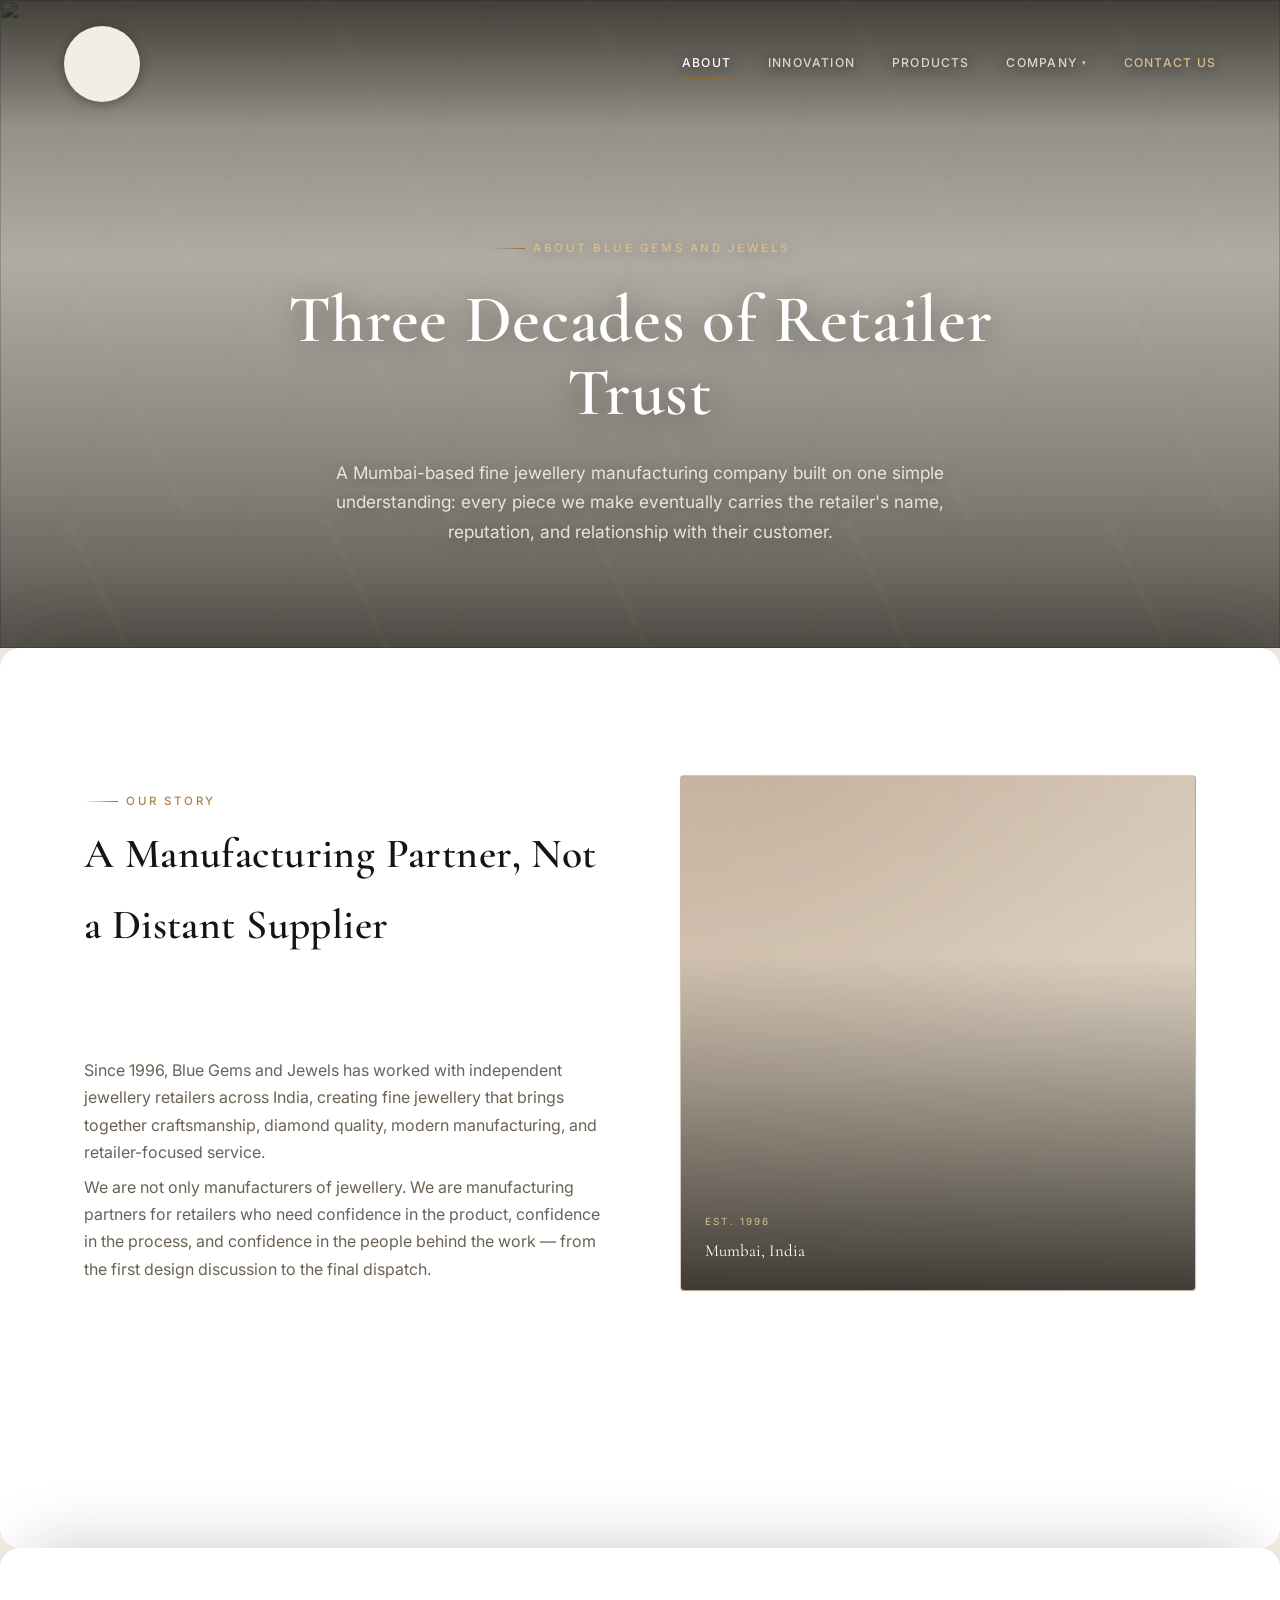
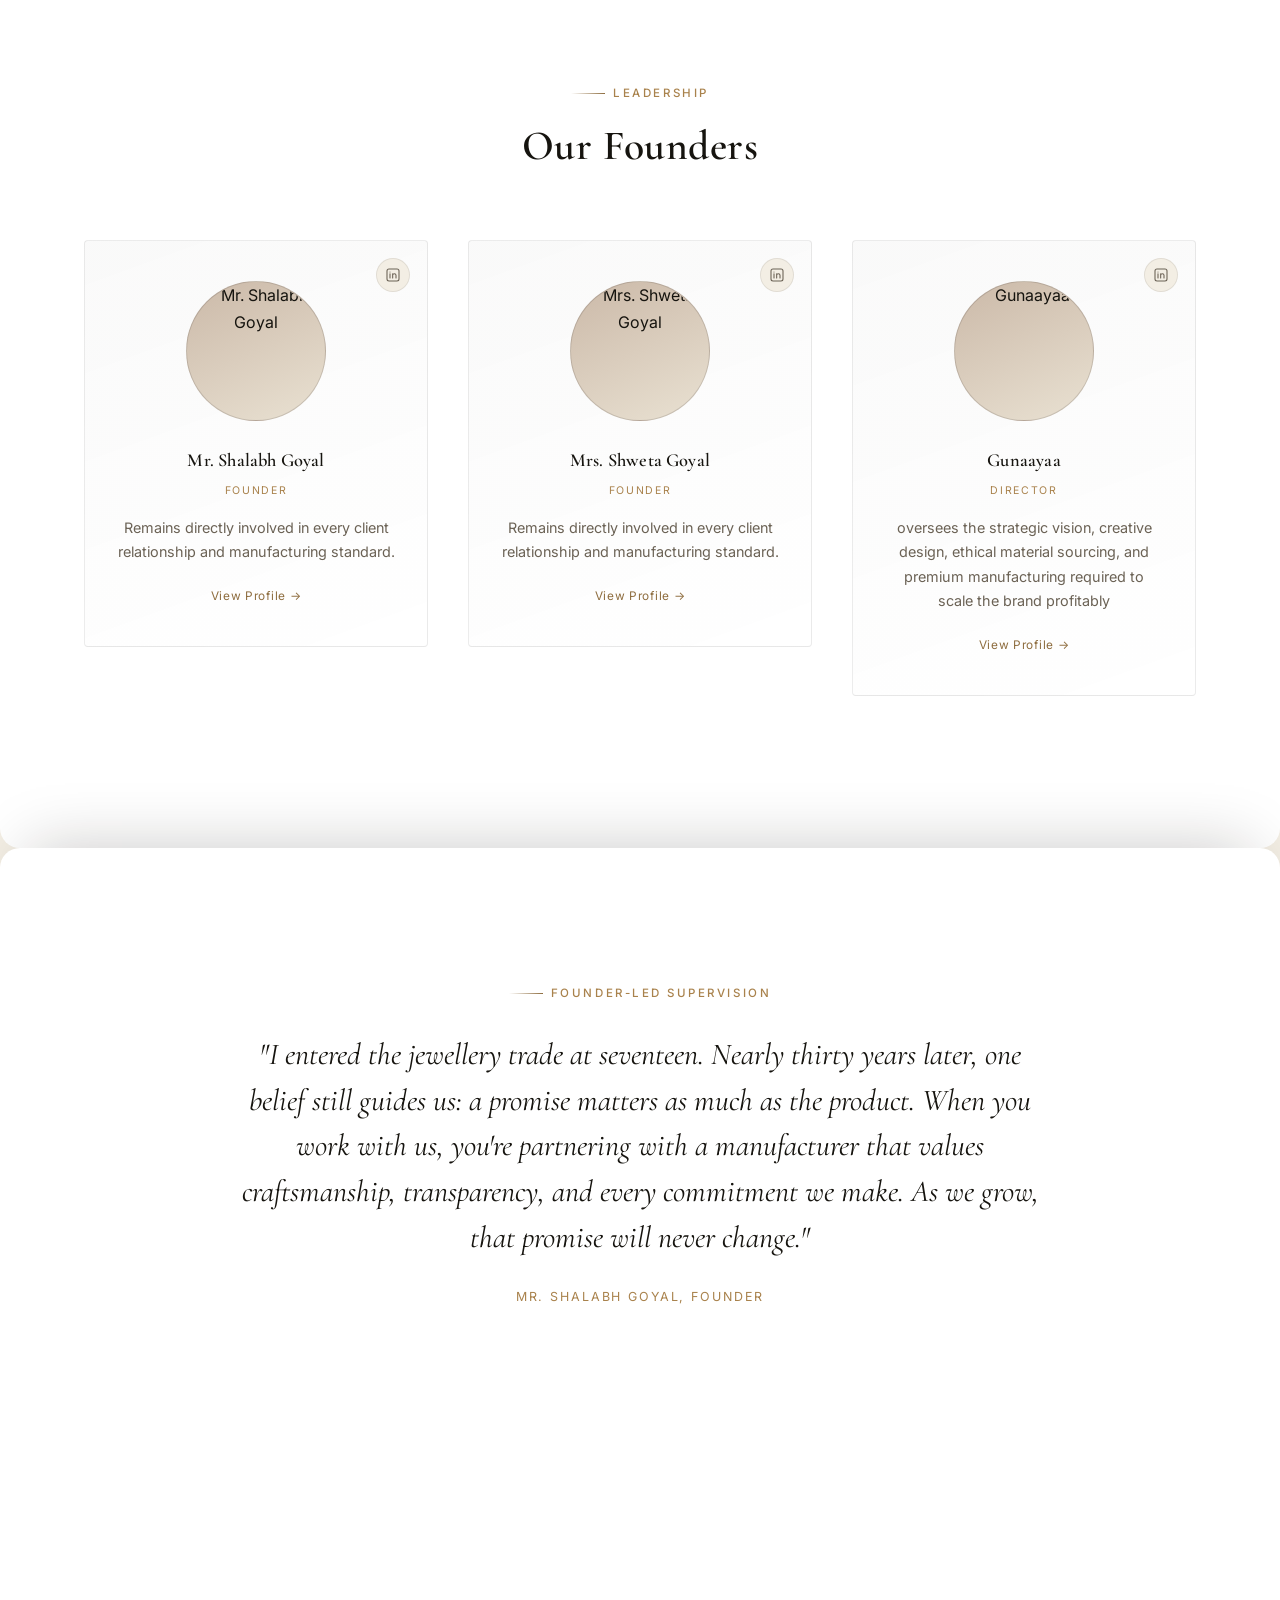
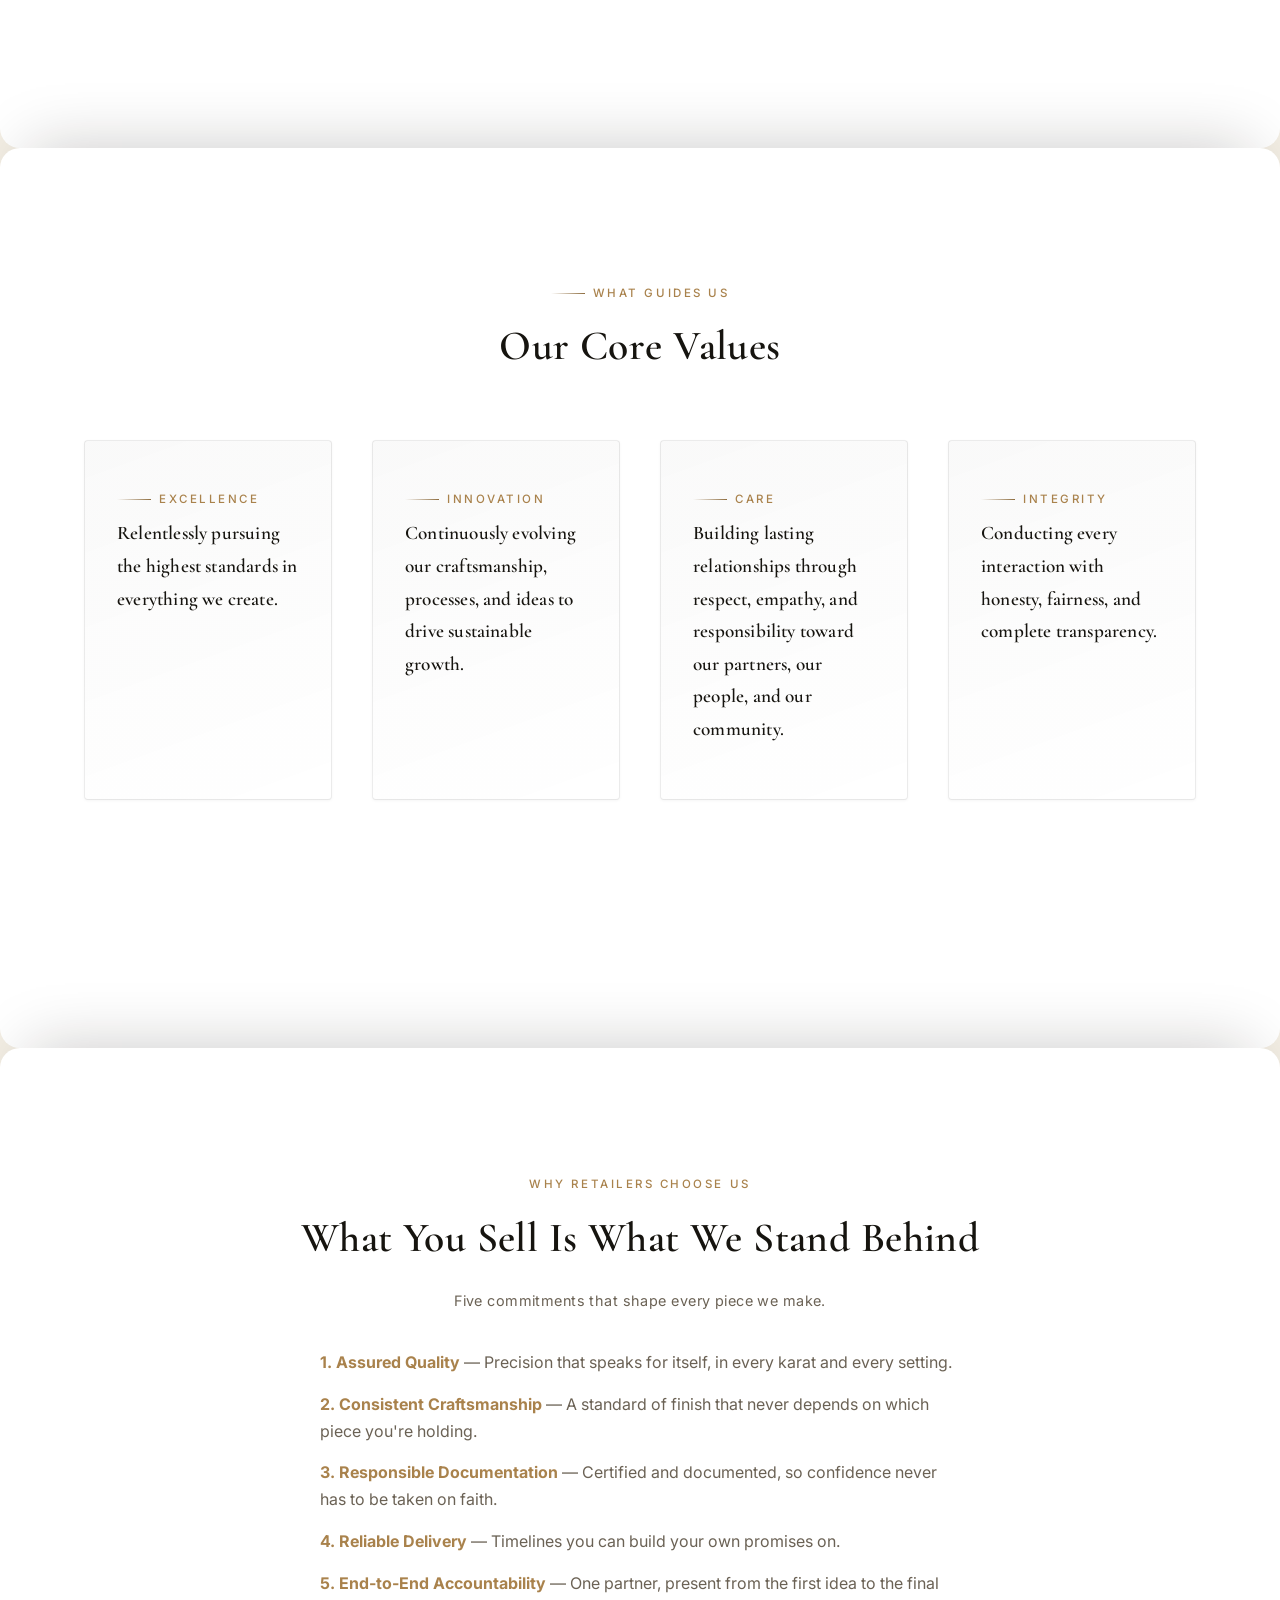
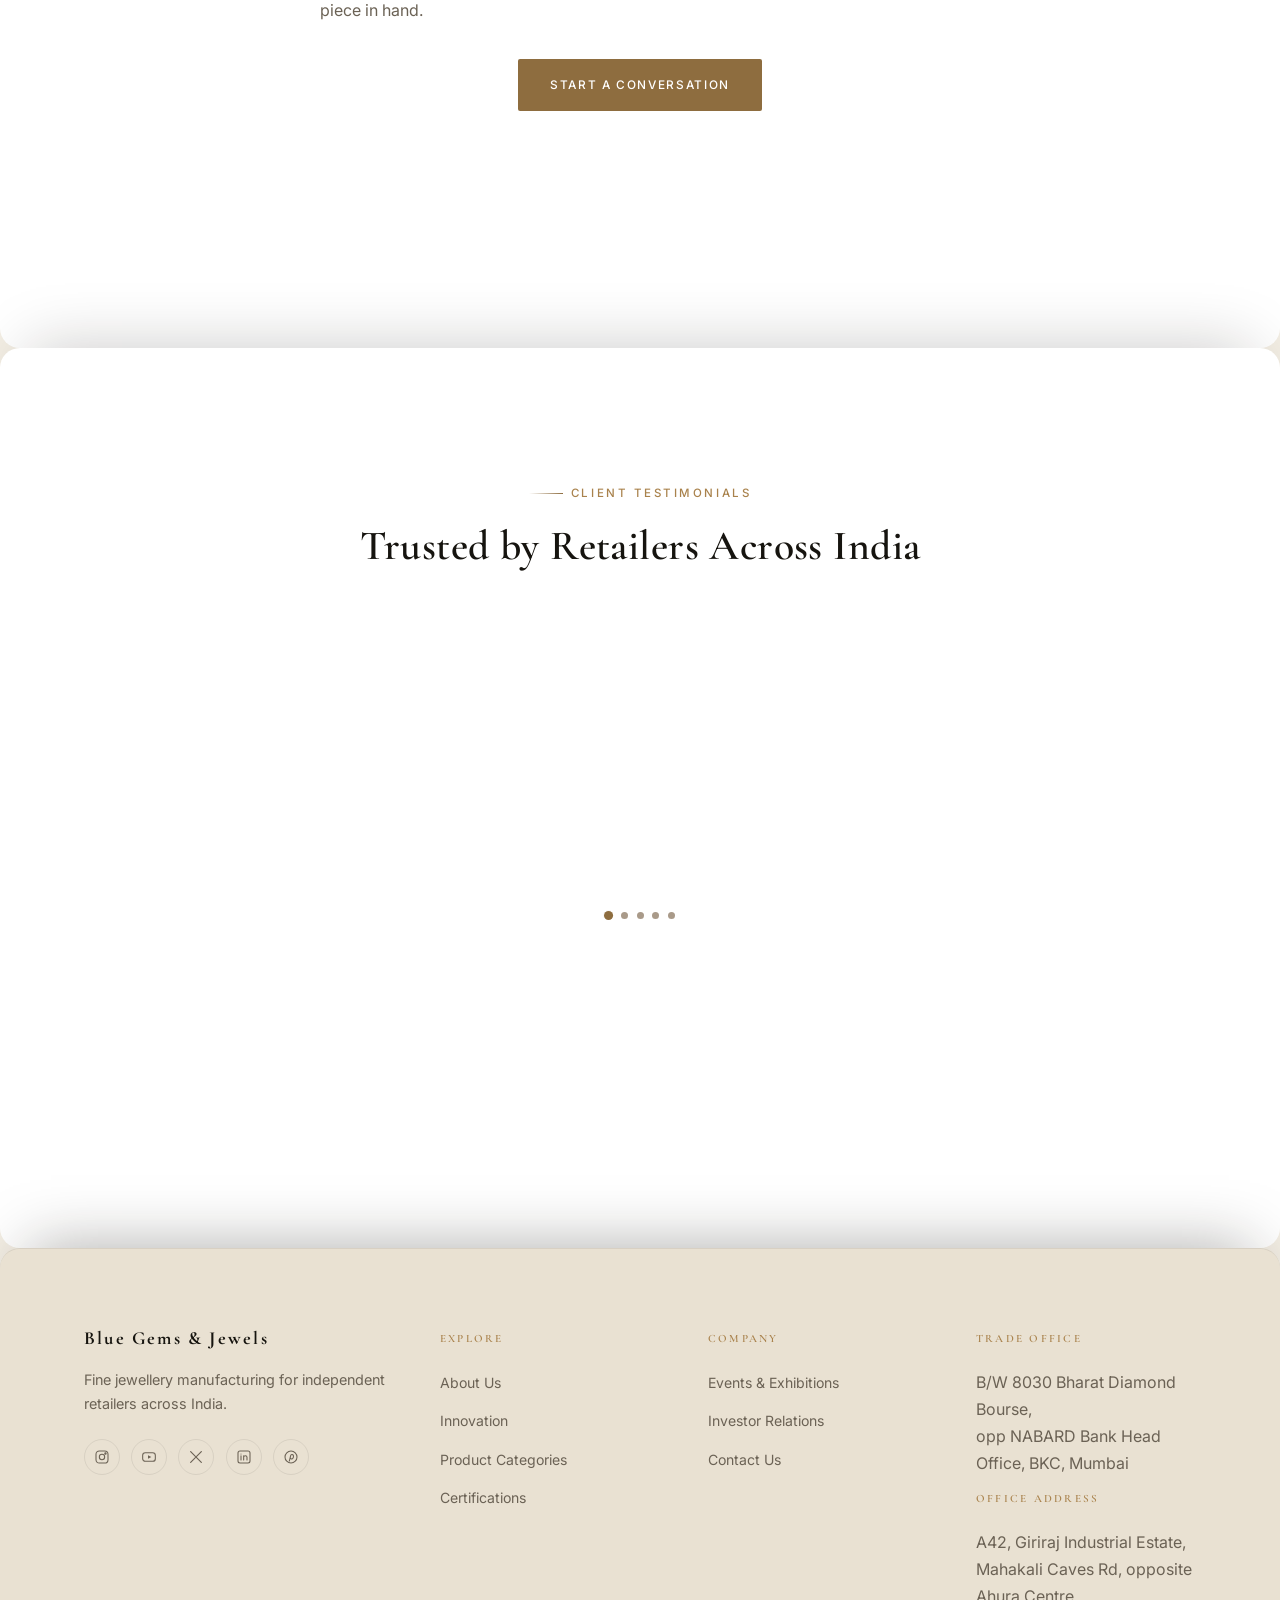
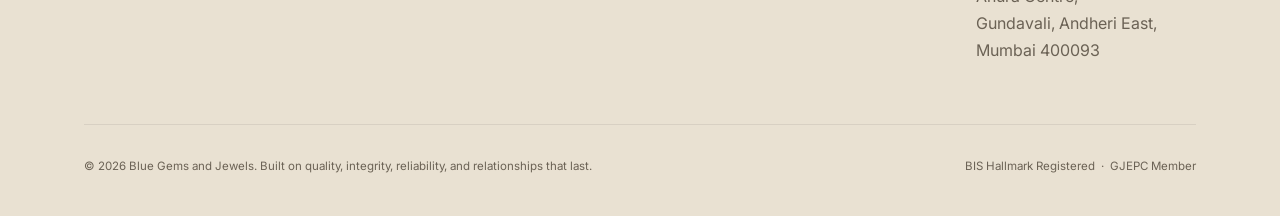
==== commit f5bb4a24: "Ui Linkedin update 49" ====
--- a/about.html
+++ b/about.html
@@ -75,7 +75,7 @@
           <p>oversees the strategic vision, creative design, ethical material sourcing, and premium manufacturing required to scale the brand profitably</p>
           <span class="founder-more">View Profile →</span>
         </button>
-        <a href="#" class="founder-linkedin" aria-label="Gunaayaa on LinkedIn">
+        <a href="https://www.linkedin.com/in/gunaayaa-goyal-199044399/" class="founder-linkedin" aria-label="Gunaayaa on LinkedIn">
           <svg viewBox="0 0 24 24" fill="none" stroke="currentColor" stroke-width="1.6"><rect x="3" y="3" width="18" height="18" rx="3"/><path d="M7.5 10v6.5M7.5 7.5v.01M11.5 16.5V10M11.5 12.5c0-1.5 1-2.5 2.5-2.5s2.5 1 2.5 2.5v4" stroke-linecap="round" stroke-linejoin="round"/></svg>
         </a>
       </div>
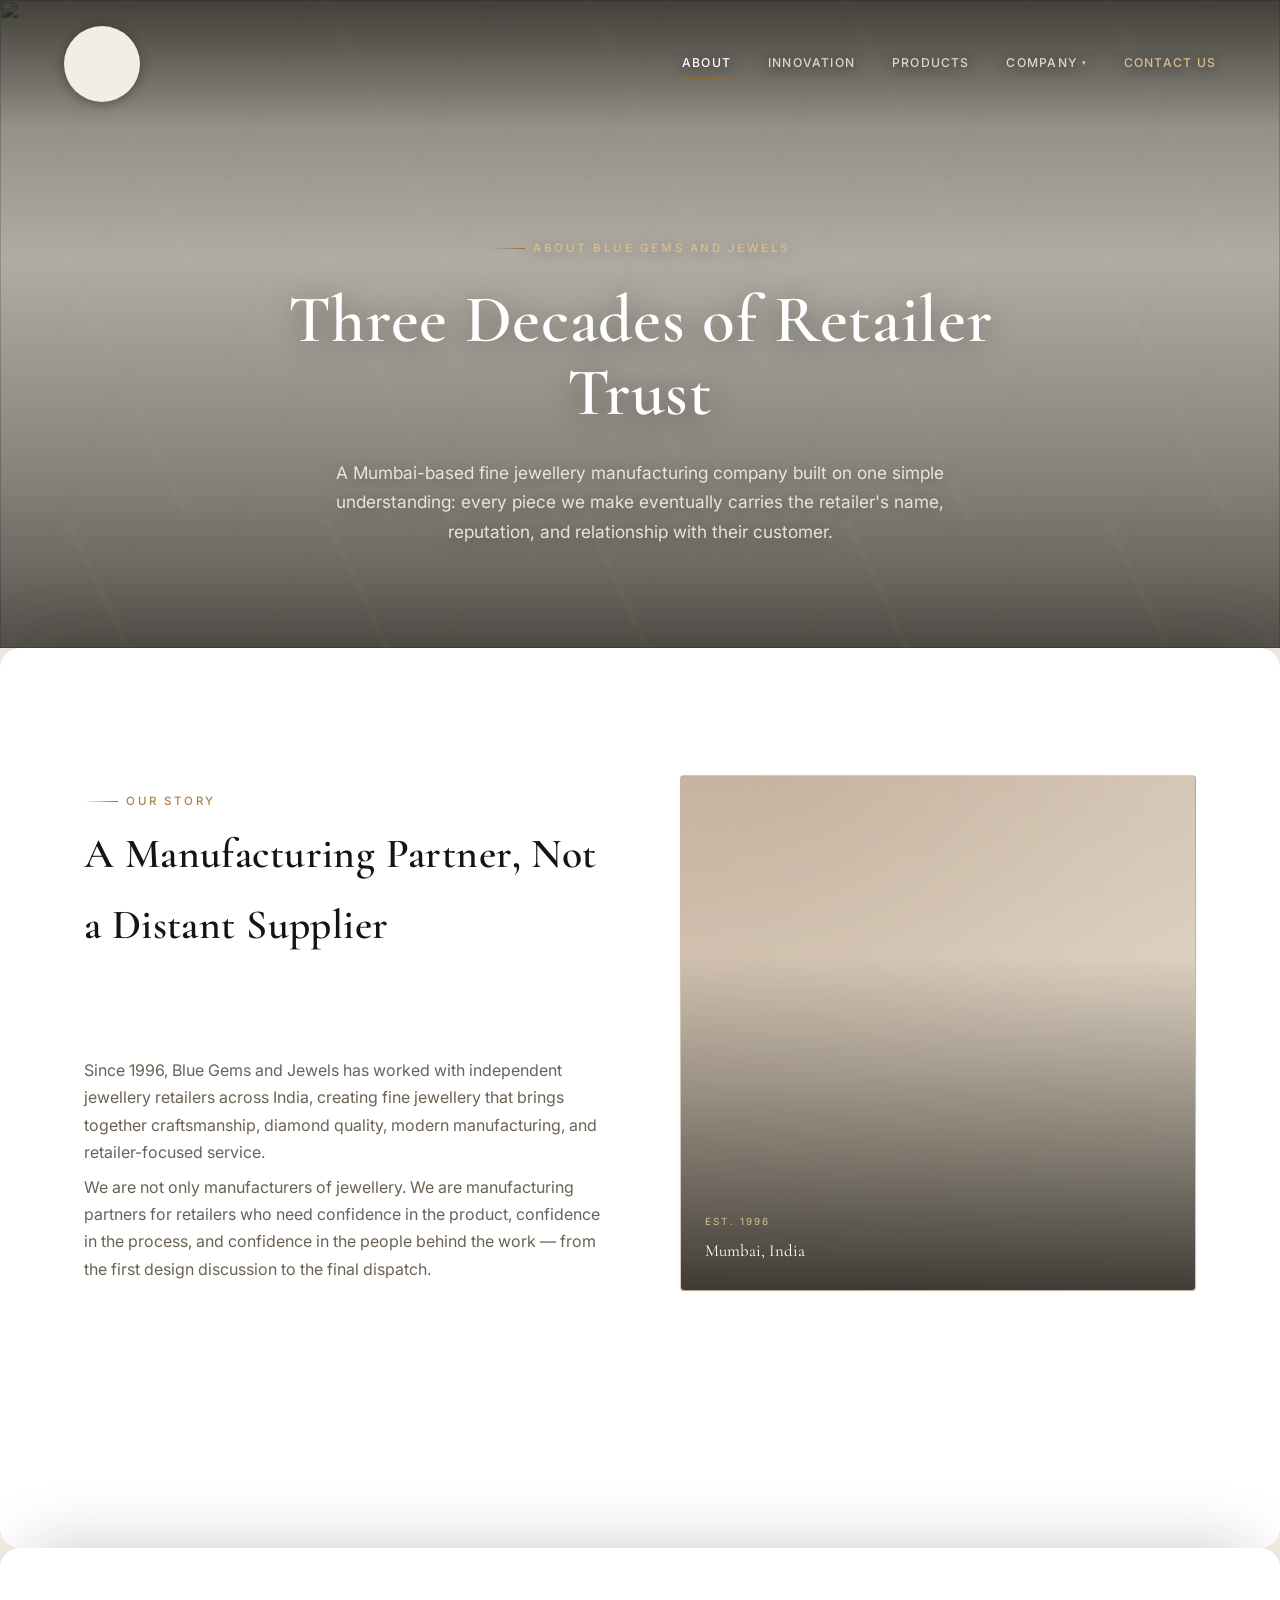
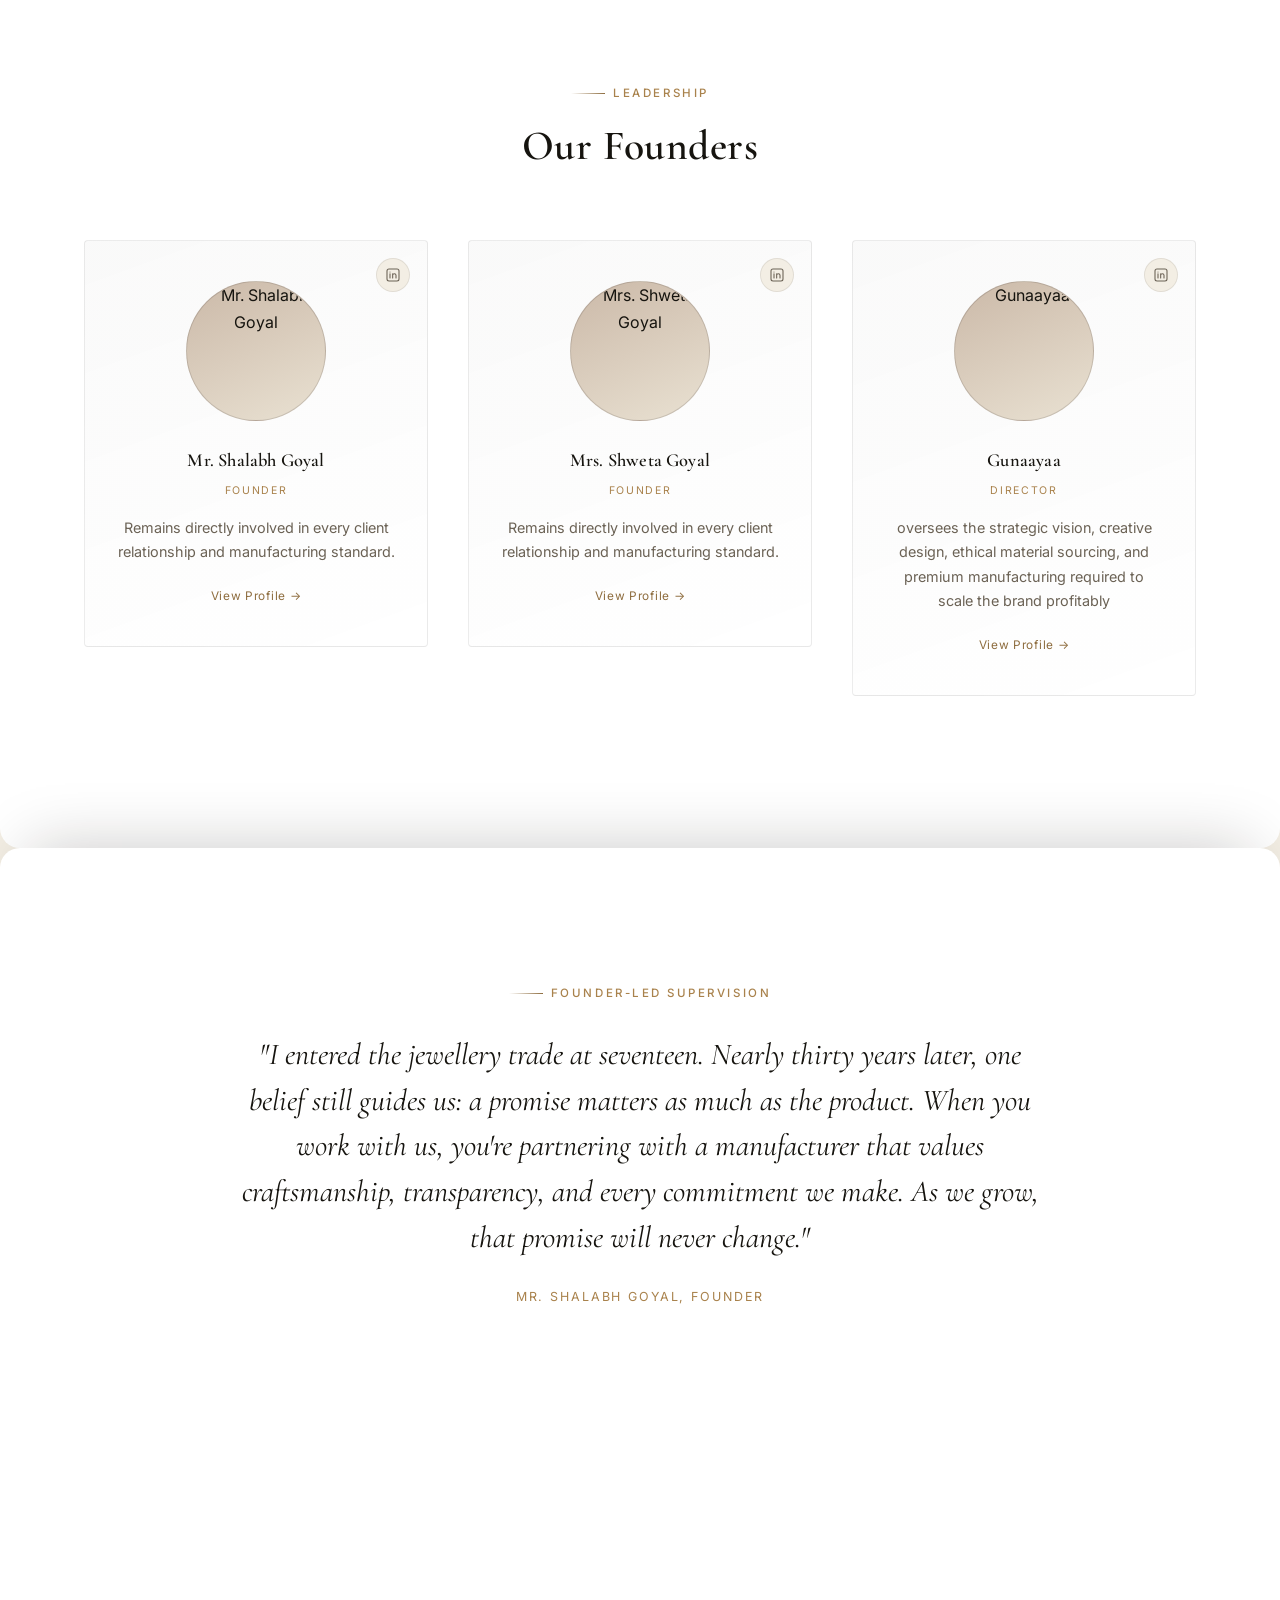
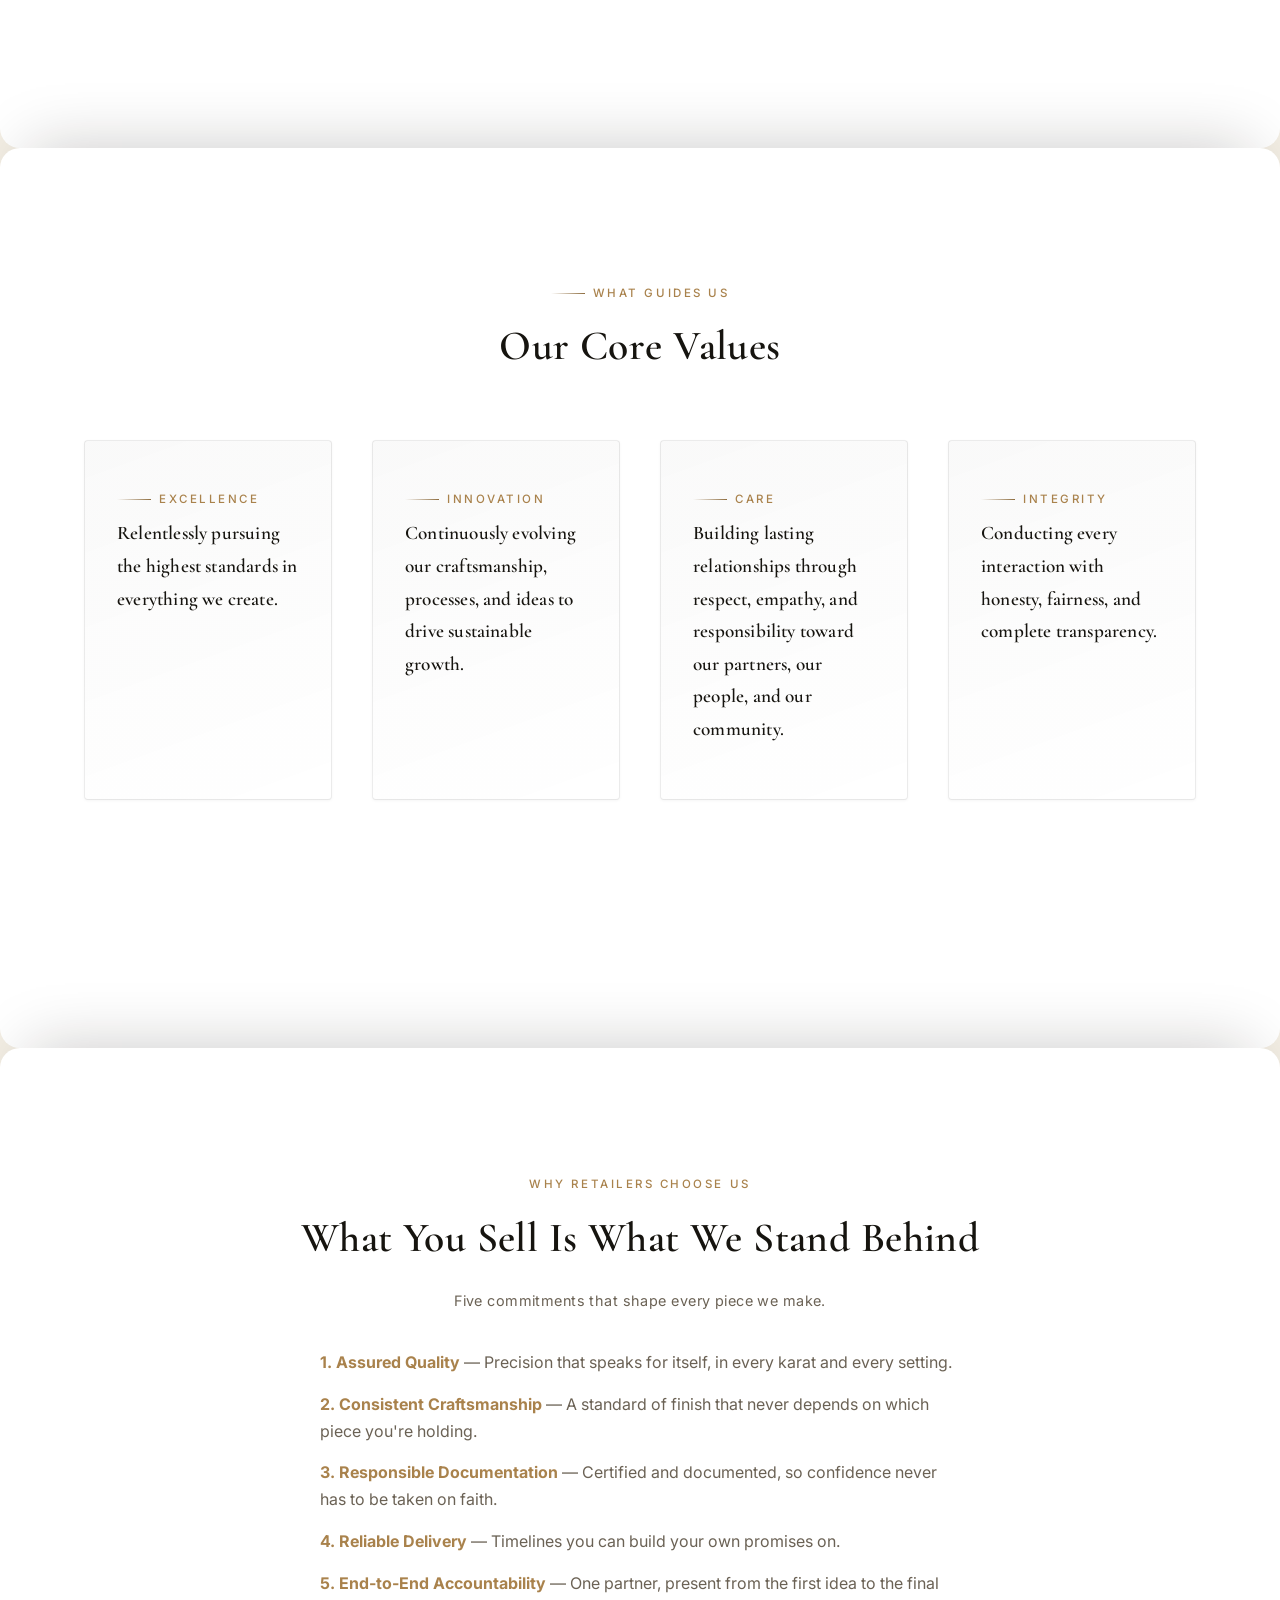
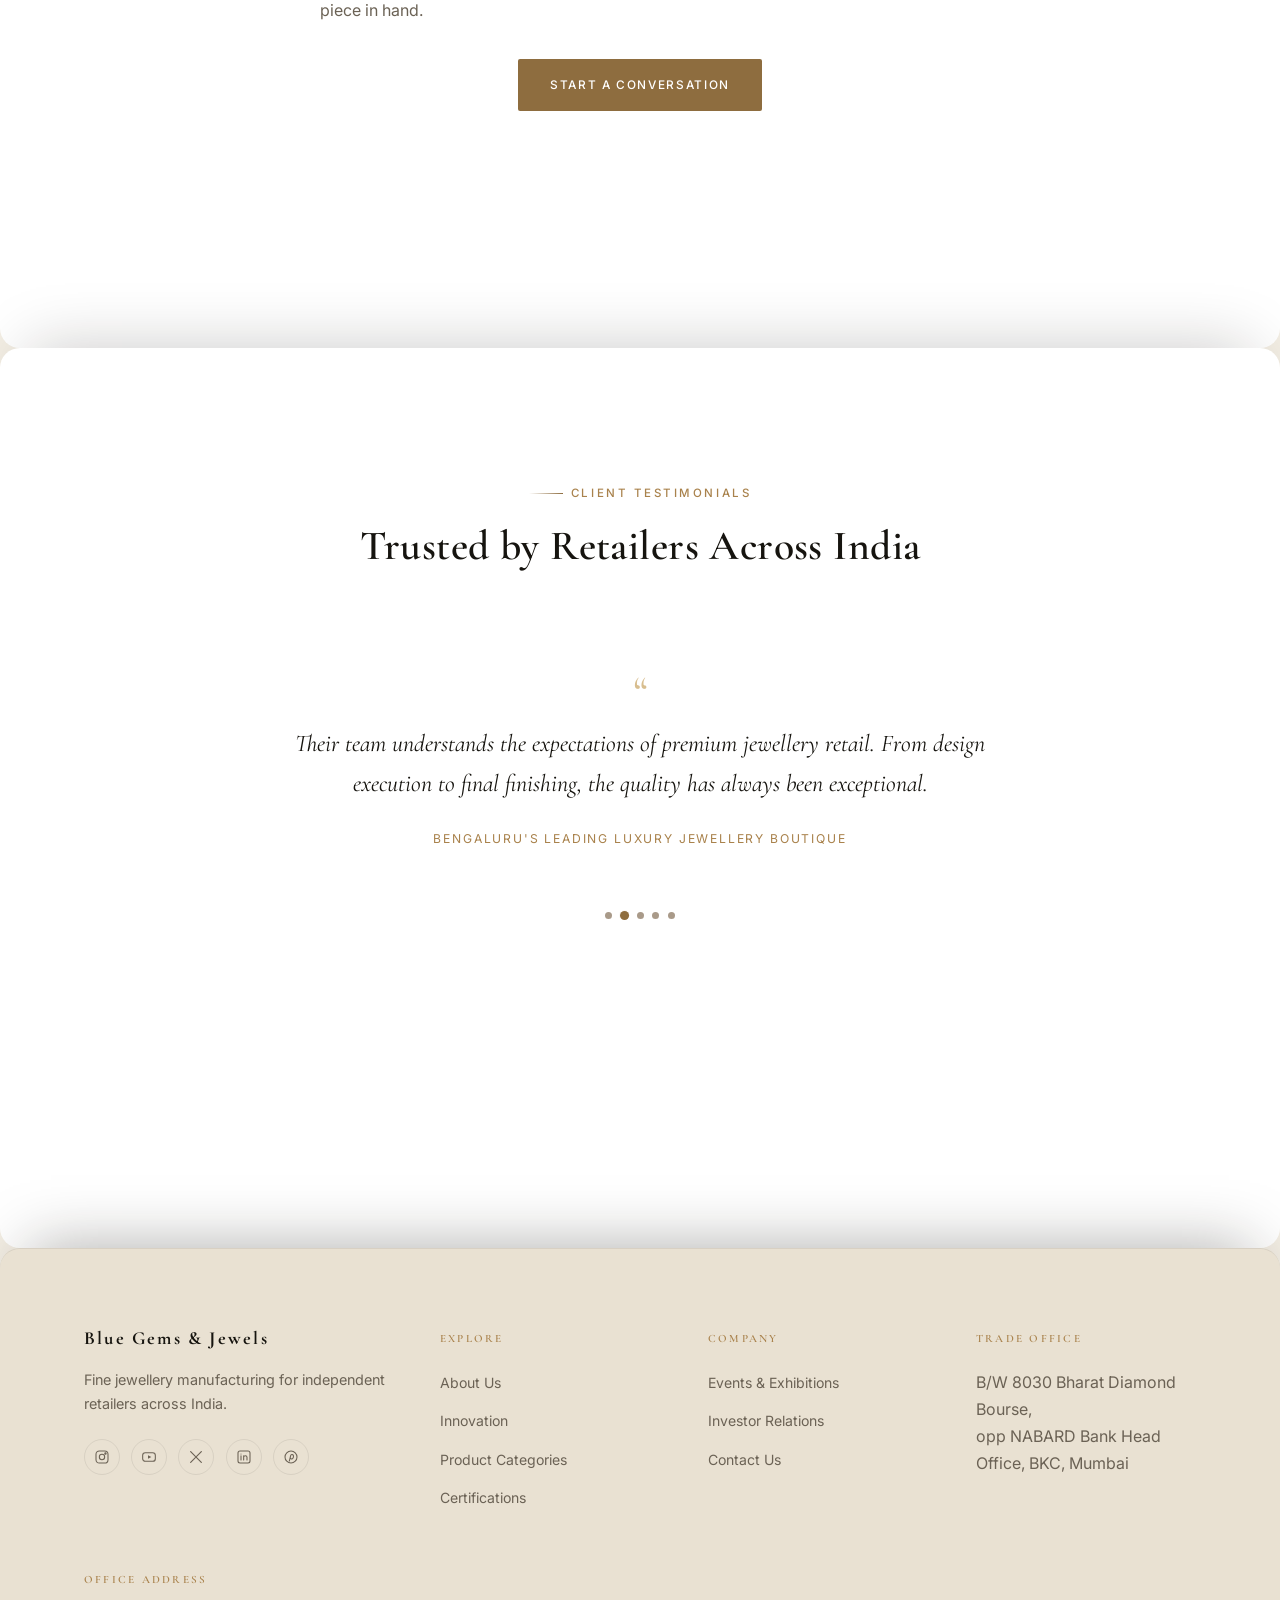
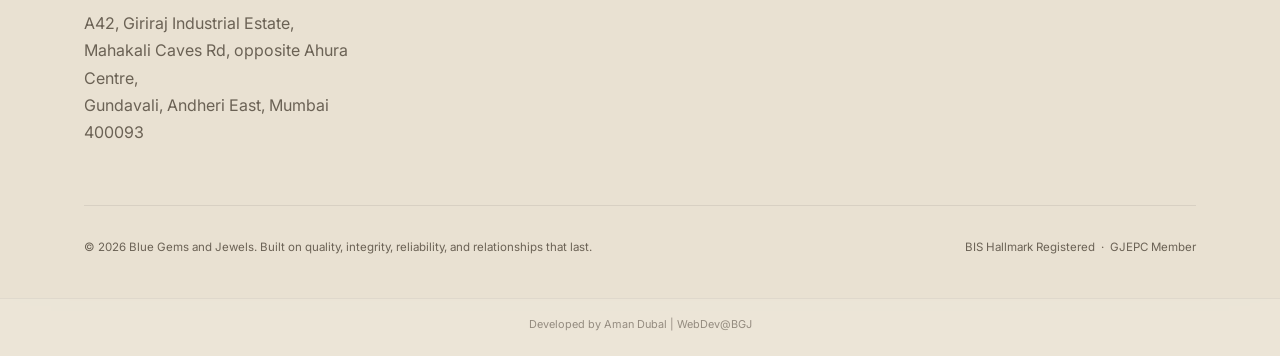
==== commit adc60c4f: "Footer update 3" ====
--- a/about.html
+++ b/about.html
@@ -167,6 +167,7 @@
   </div>
 </section>
 <div id="site-footer"></div>
+<p class="footer-credit">Developed by Aman Dubal | WebDev@BGJ</p>
 <script src="js/footer.js"></script>
 <script src="js/supabase-config.js"></script>
 <script src="js/main.js"></script>
--- a/css/style.css
+++ b/css/style.css
@@ -584,11 +584,10 @@
 /* ============================================================
    PAST EVENTS — vertical poster-stack showcase
    ============================================================ */
-.pe-section.stack-section{
+.pe-section{
   background:var(--ink);
-  box-shadow:0 -30px 60px -30px rgba(22,20,15,.4);
-}
-.pe-wrap{ padding:0 0 3rem; margin-top:-16px; }
+}
+.pe-wrap{ padding:3rem 0; }
 .pe-head{ margin-bottom:2.2rem; max-width:640px; }
 .pe-eyebrow{ color:var(--gold-300); }
 .pe-stack-wrap{ position:relative; }
@@ -1051,6 +1050,7 @@
 .footer-social a:hover{ color:var(--gold-500); border-color:var(--gold-500); transform:translateY(-2px); }
 .footer-social svg{ width:16px; height:16px; }
 .footer-bottom{ display:flex; justify-content:space-between; align-items:center; padding-top:2rem; border-top:1px solid var(--line-soft); font-size:.72rem; color:var(--ivory-dim); flex-wrap:wrap; gap:1rem; }
+.footer-credit{ margin:0; text-align:center; padding:1rem clamp(1.5rem,6vw,4rem) 1.4rem; background:var(--navy-900); border-top:1px solid var(--line-soft); font-size:.68rem; color:var(--ivory-dim); opacity:.7; position:relative; z-index:1000; }
 @media(max-width:900px){
   .footer-grid{ grid-template-columns:1fr 1fr; }
 }
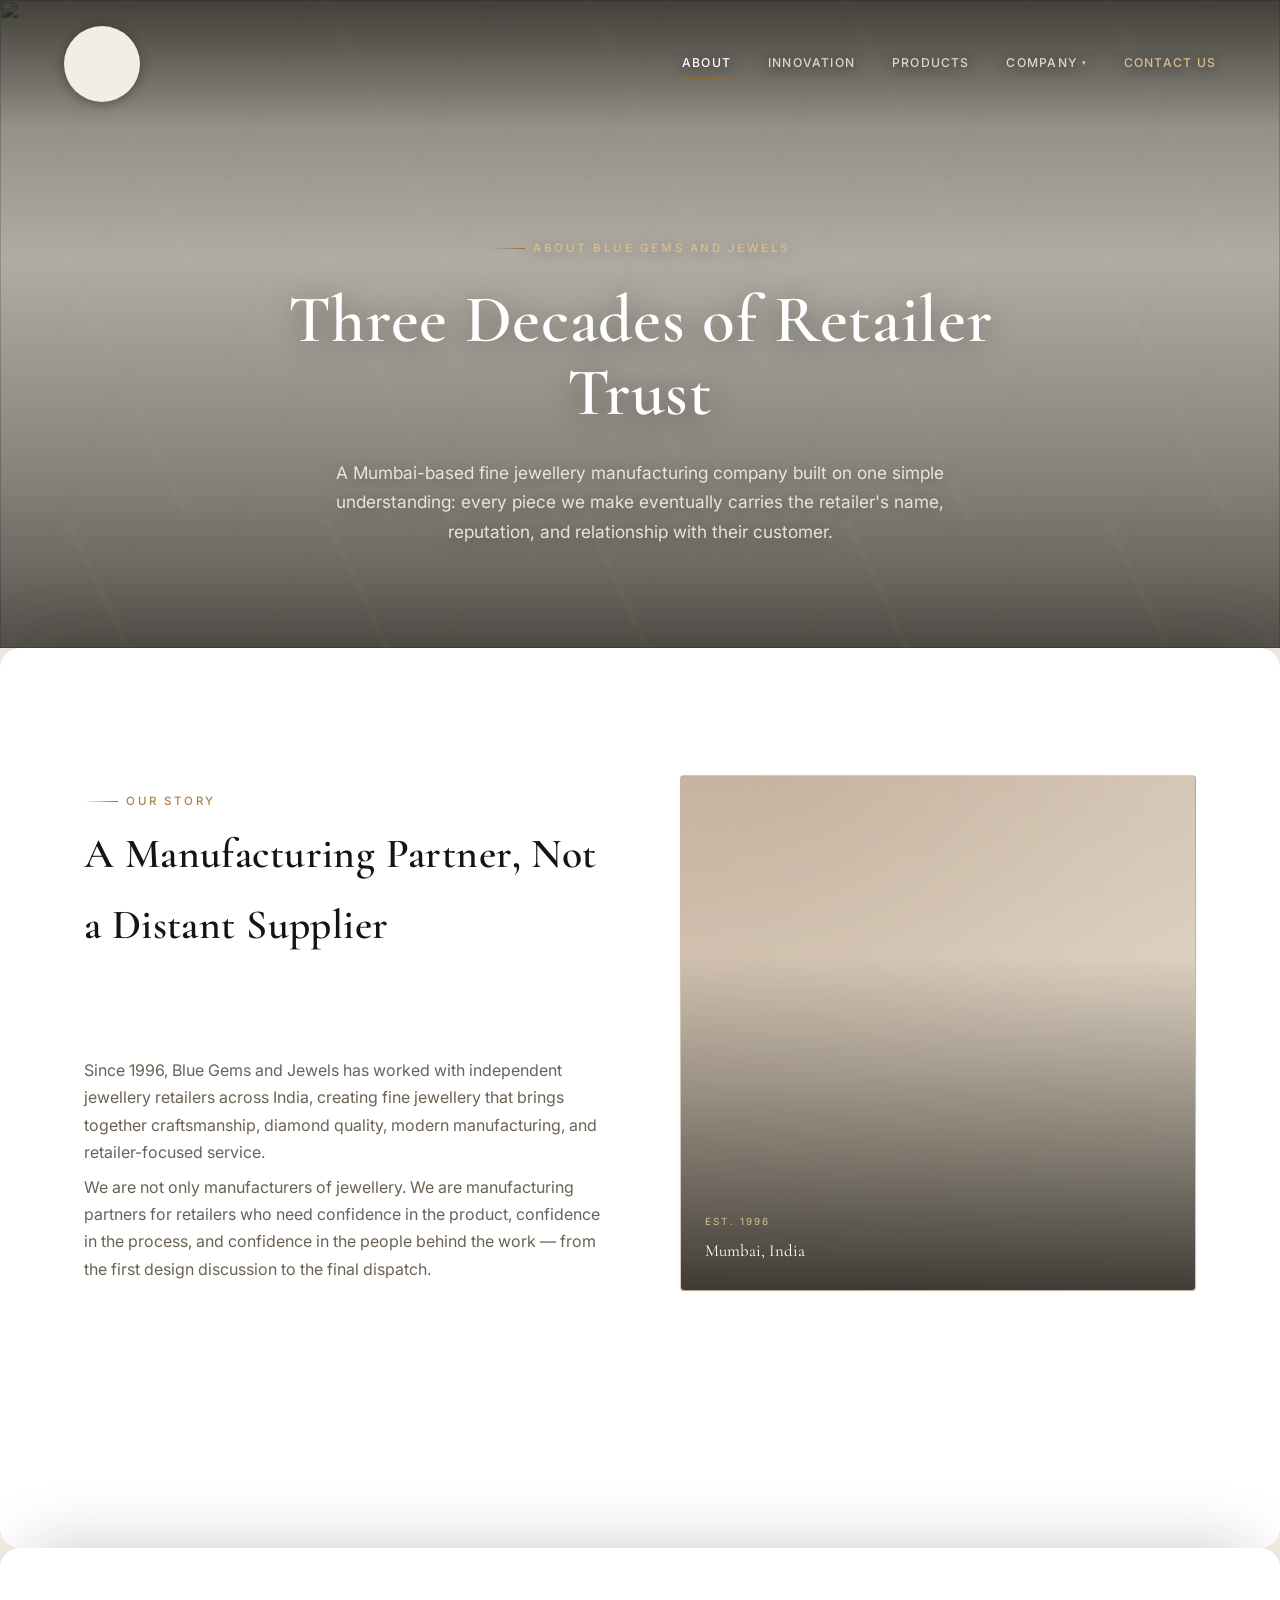
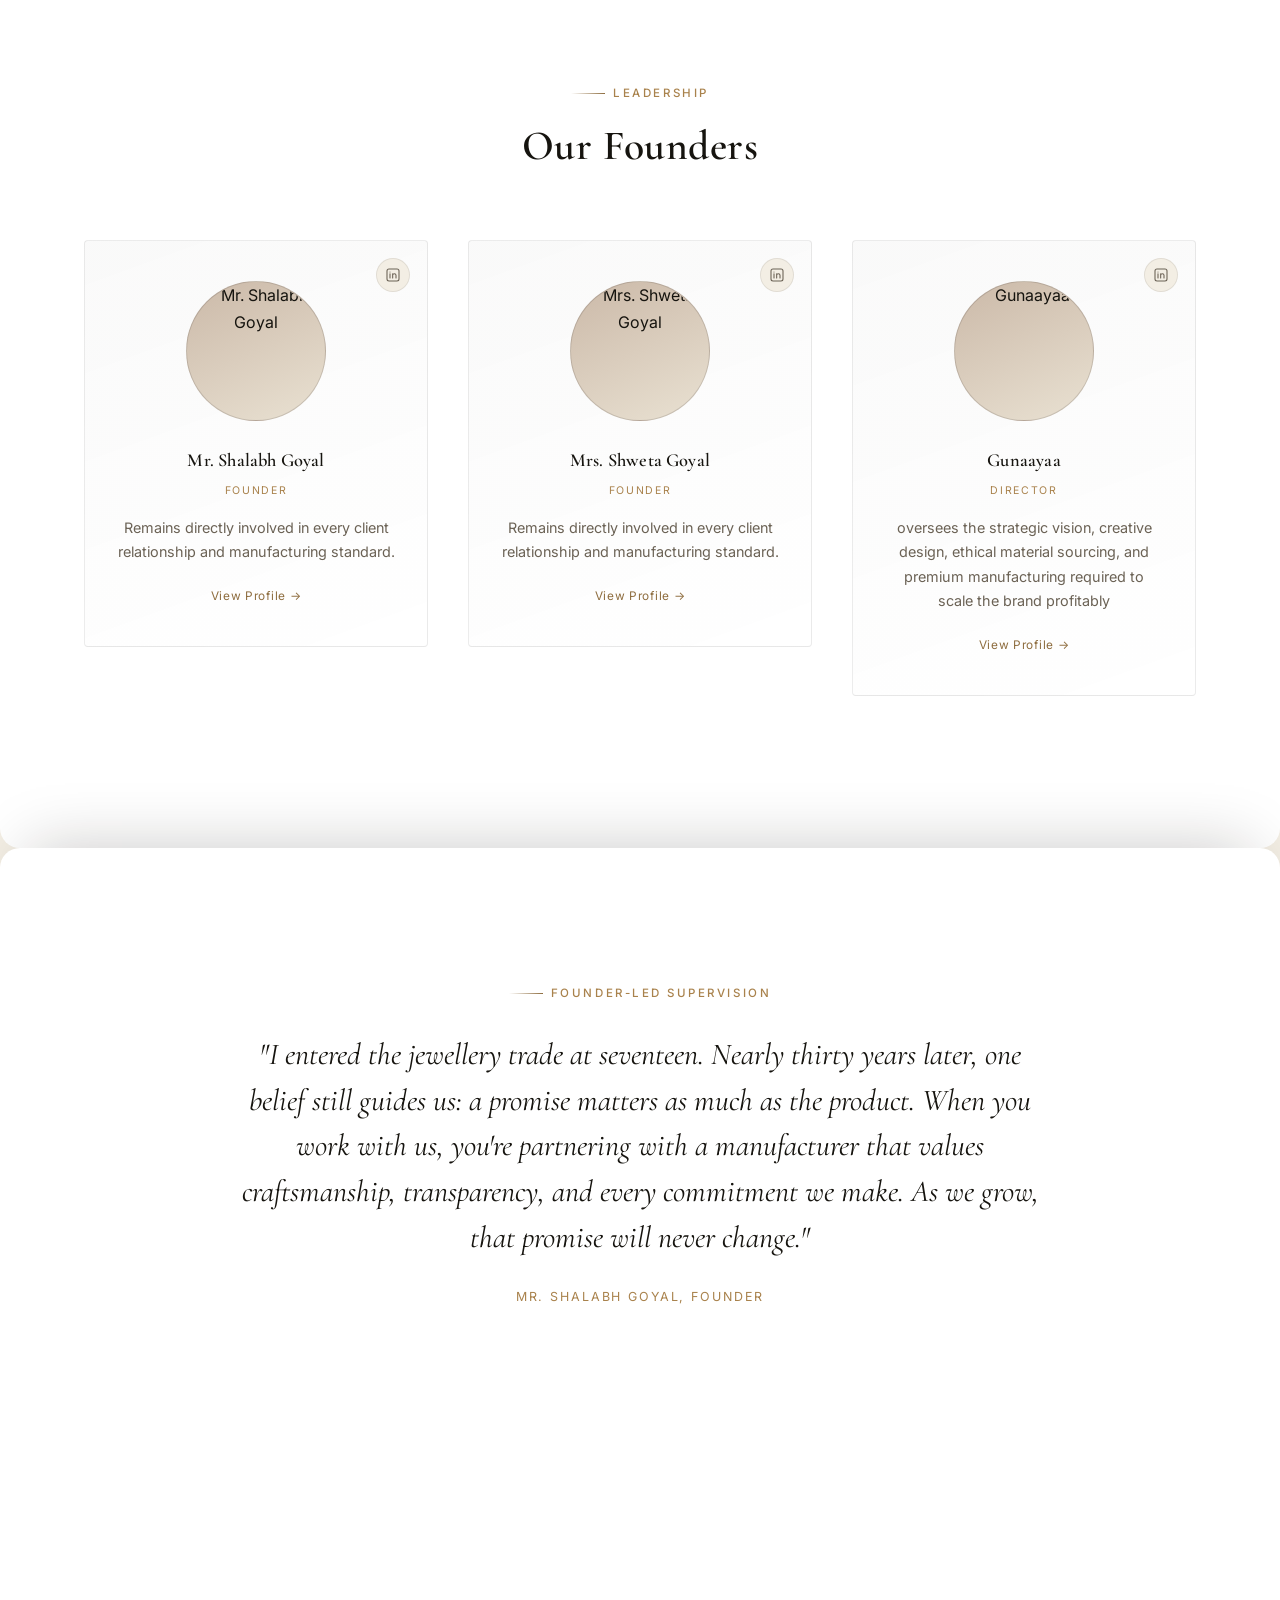
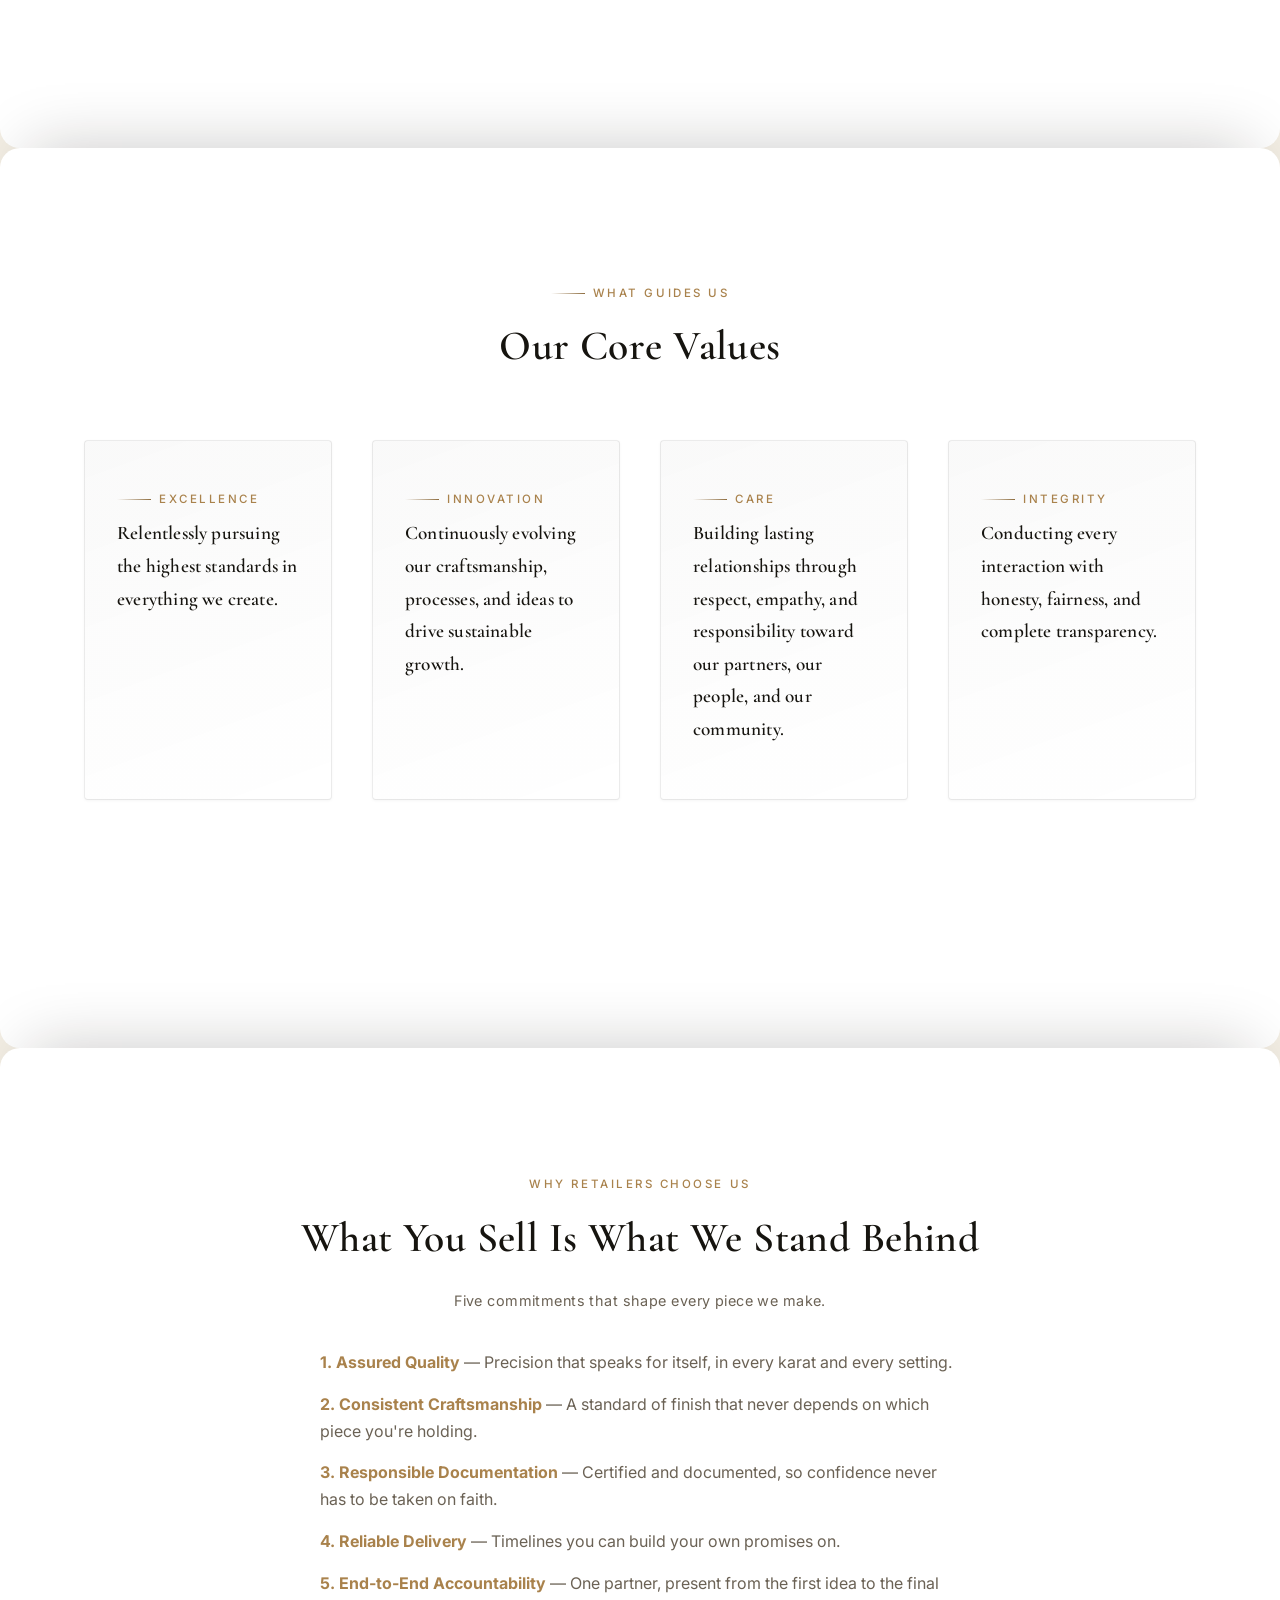
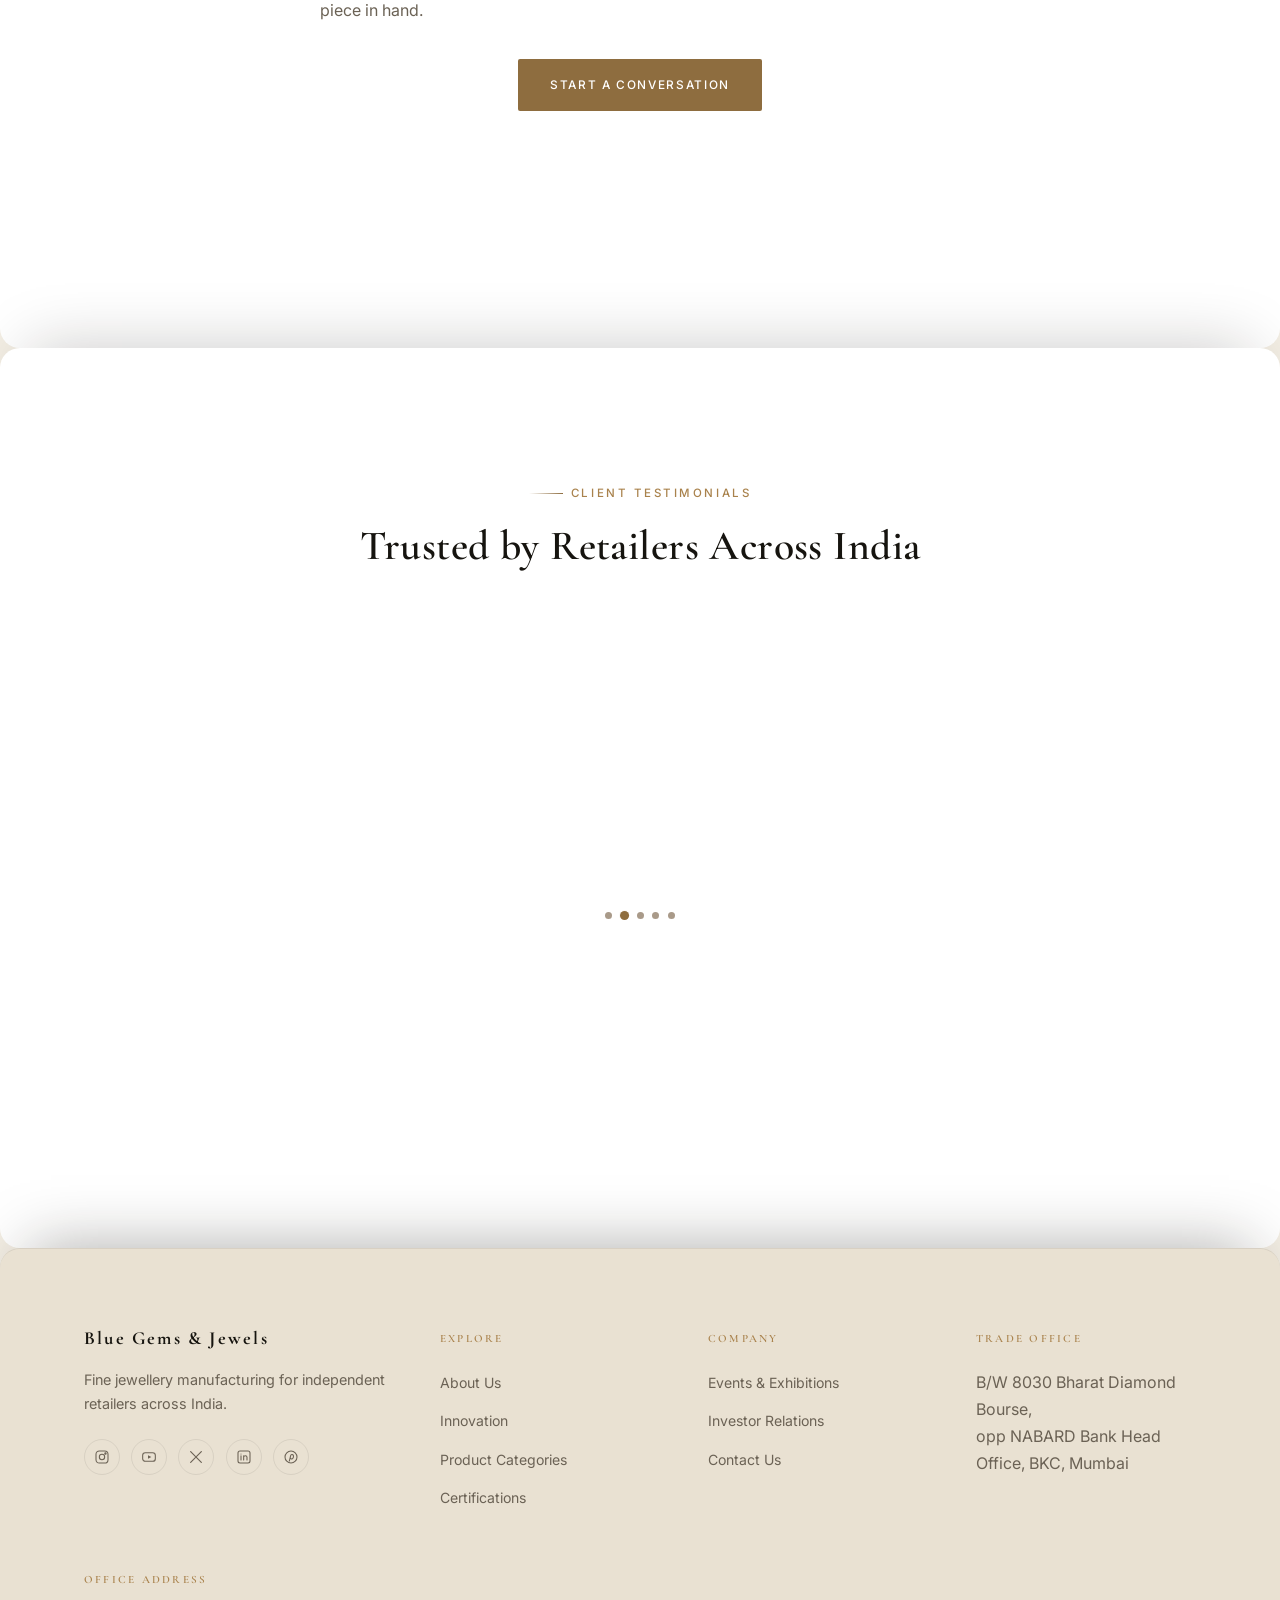
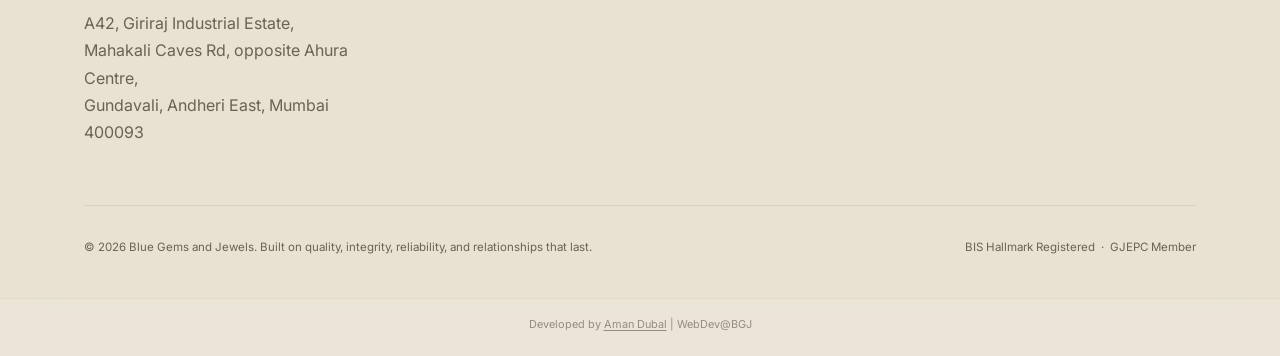
==== commit 4d82f583: "Footer update 3" ====
--- a/about.html
+++ b/about.html
@@ -167,7 +167,7 @@
   </div>
 </section>
 <div id="site-footer"></div>
-<p class="footer-credit">Developed by Aman Dubal | WebDev@BGJ</p>
+<p class="footer-credit">Developed by <a href="https://www.linkedin.com/in/amandubal/" target="_blank" rel="noopener noreferrer">Aman Dubal</a> | WebDev@BGJ</p>
 <script src="js/footer.js"></script>
 <script src="js/supabase-config.js"></script>
 <script src="js/main.js"></script>
--- a/css/style.css
+++ b/css/style.css
@@ -1051,6 +1051,8 @@
 .footer-social svg{ width:16px; height:16px; }
 .footer-bottom{ display:flex; justify-content:space-between; align-items:center; padding-top:2rem; border-top:1px solid var(--line-soft); font-size:.72rem; color:var(--ivory-dim); flex-wrap:wrap; gap:1rem; }
 .footer-credit{ margin:0; text-align:center; padding:1rem clamp(1.5rem,6vw,4rem) 1.4rem; background:var(--navy-900); border-top:1px solid var(--line-soft); font-size:.68rem; color:var(--ivory-dim); opacity:.7; position:relative; z-index:1000; }
+.footer-credit a{ color:inherit; text-decoration:underline; text-underline-offset:2px; transition:color .3s; }
+.footer-credit a:hover{ color:var(--gold-500); }
 @media(max-width:900px){
   .footer-grid{ grid-template-columns:1fr 1fr; }
 }
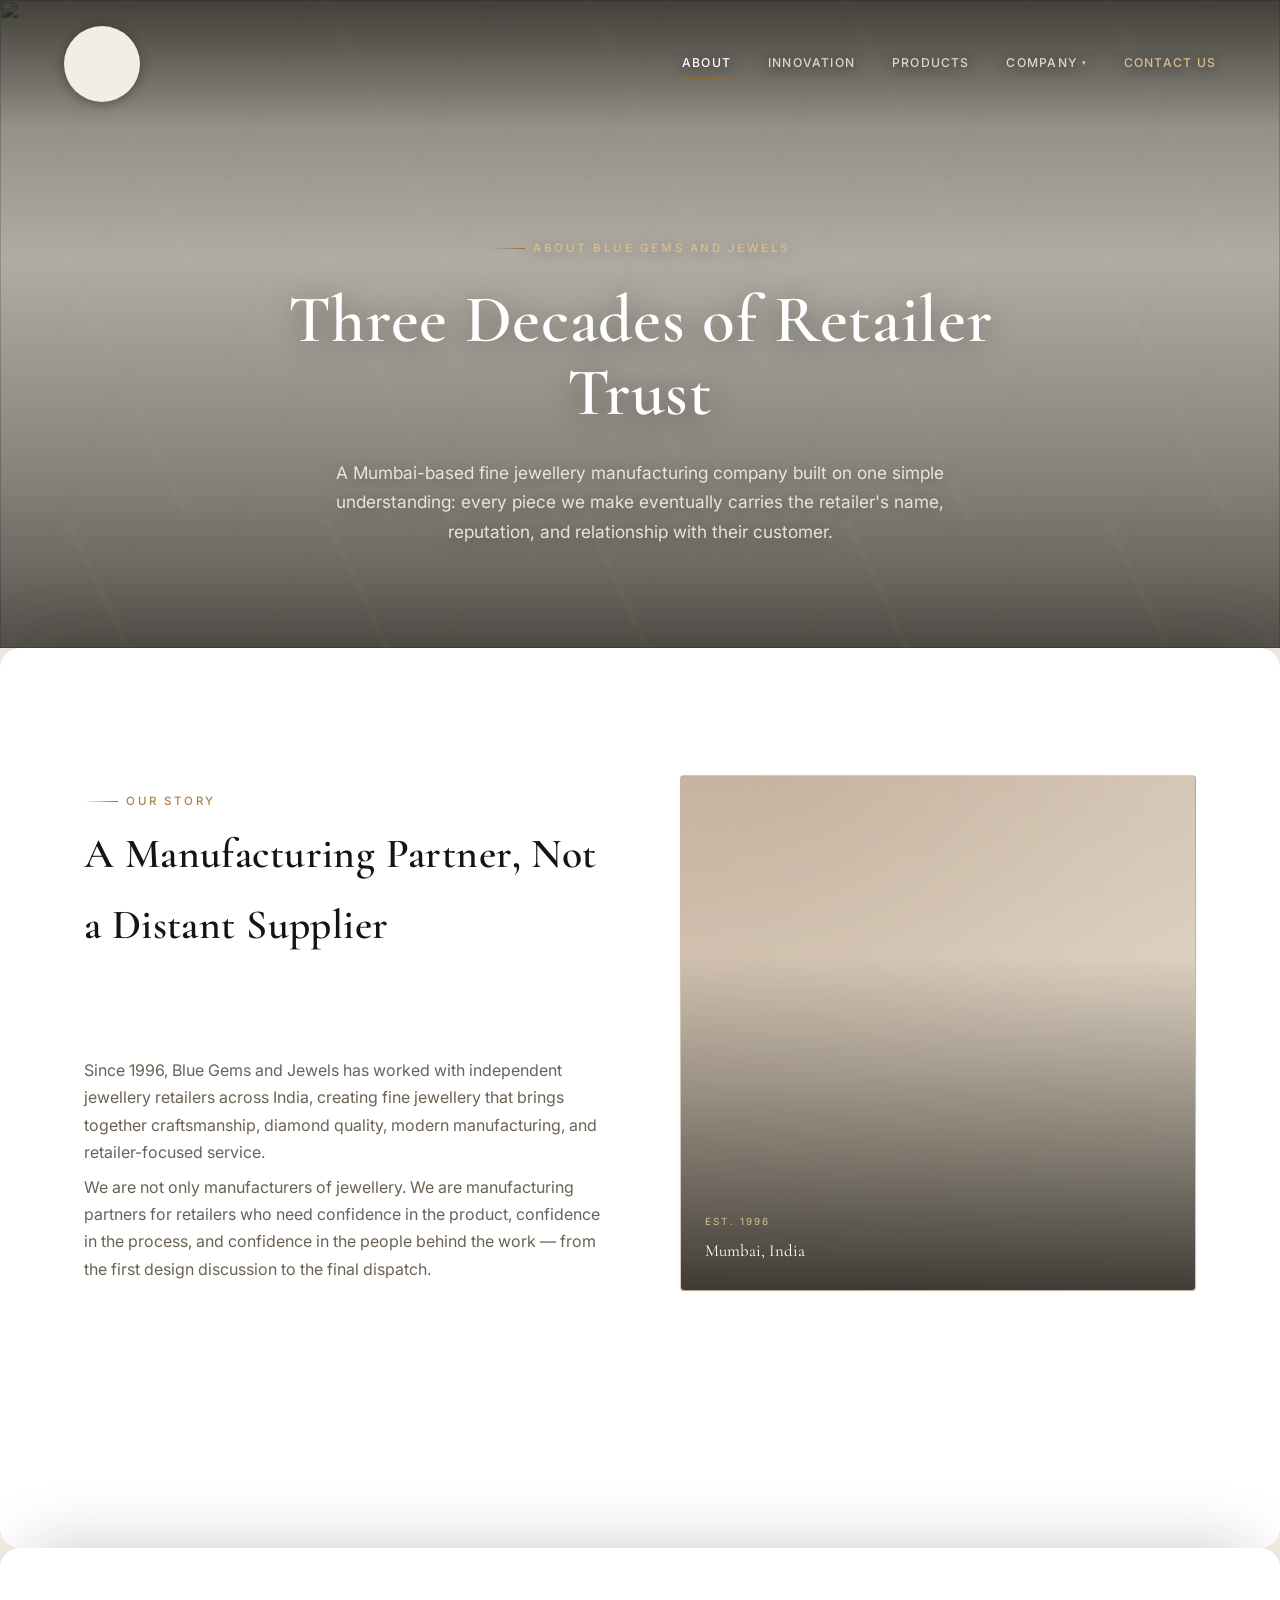
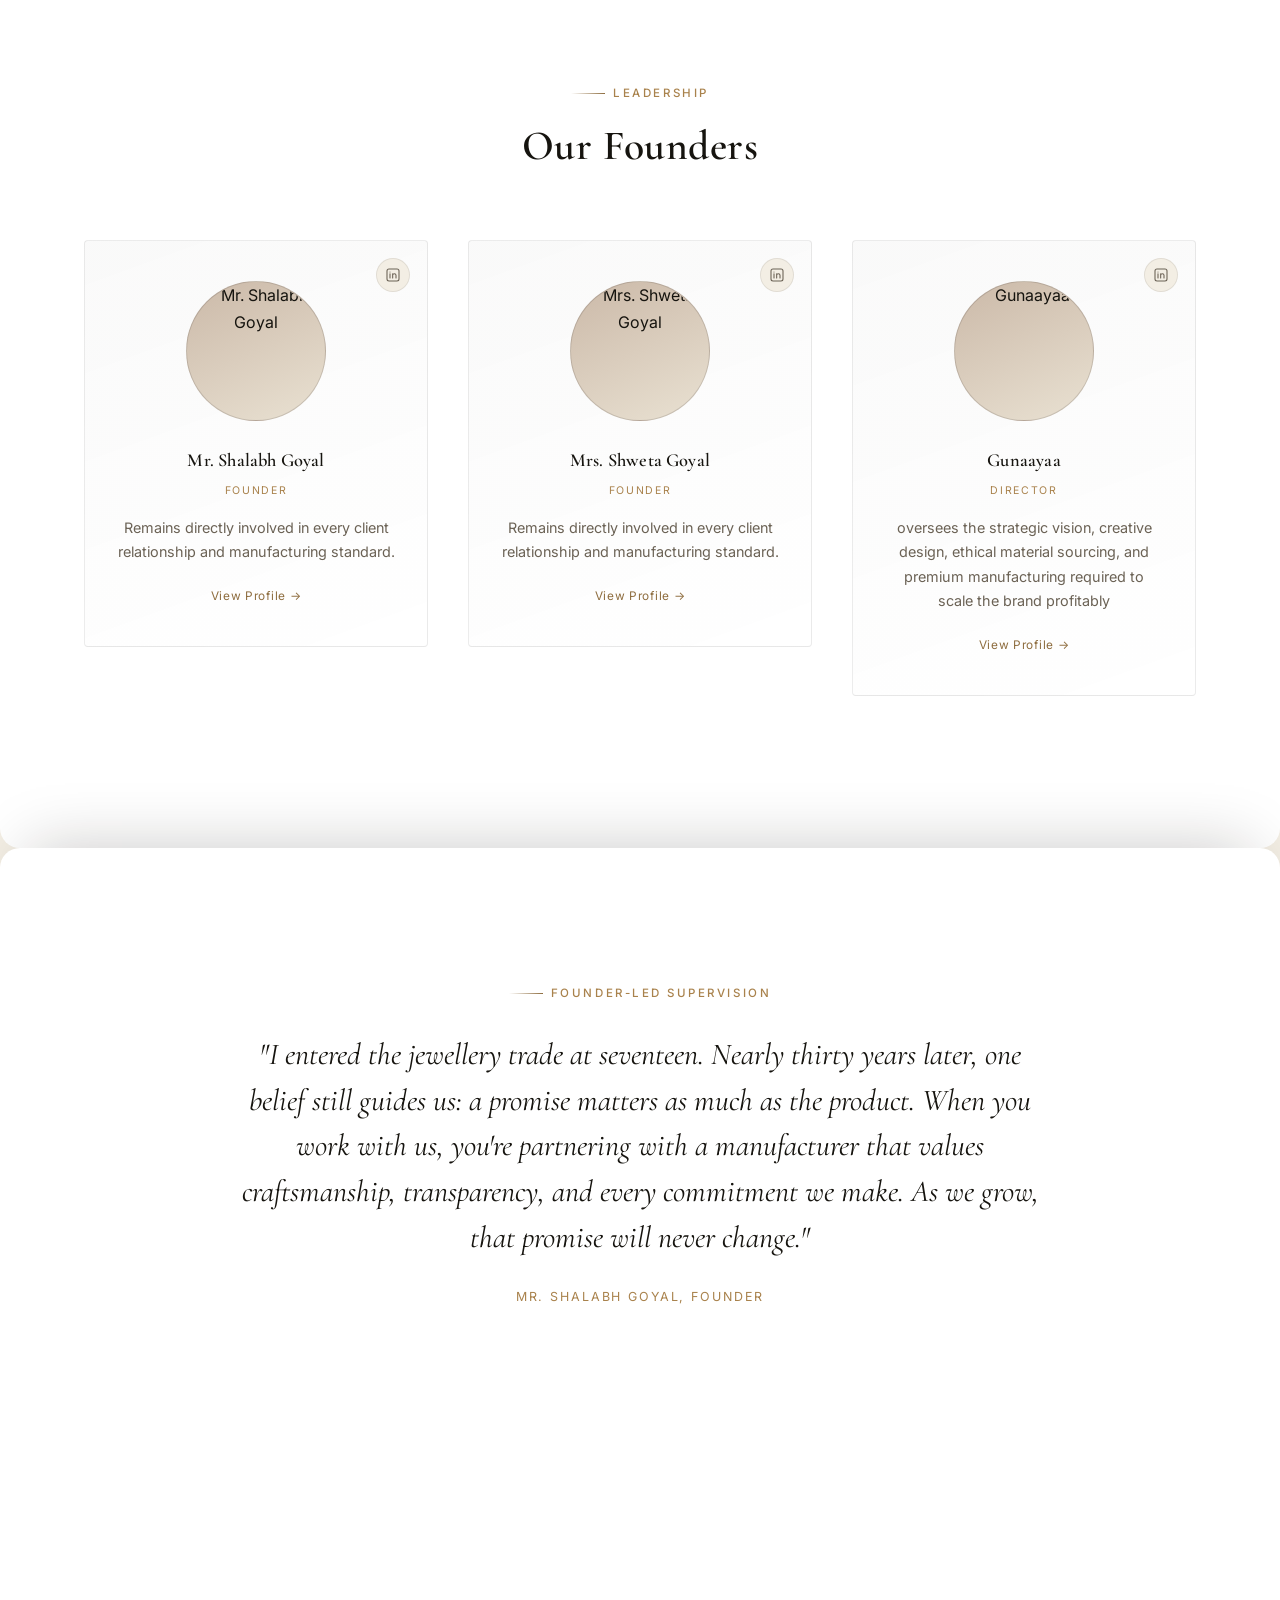
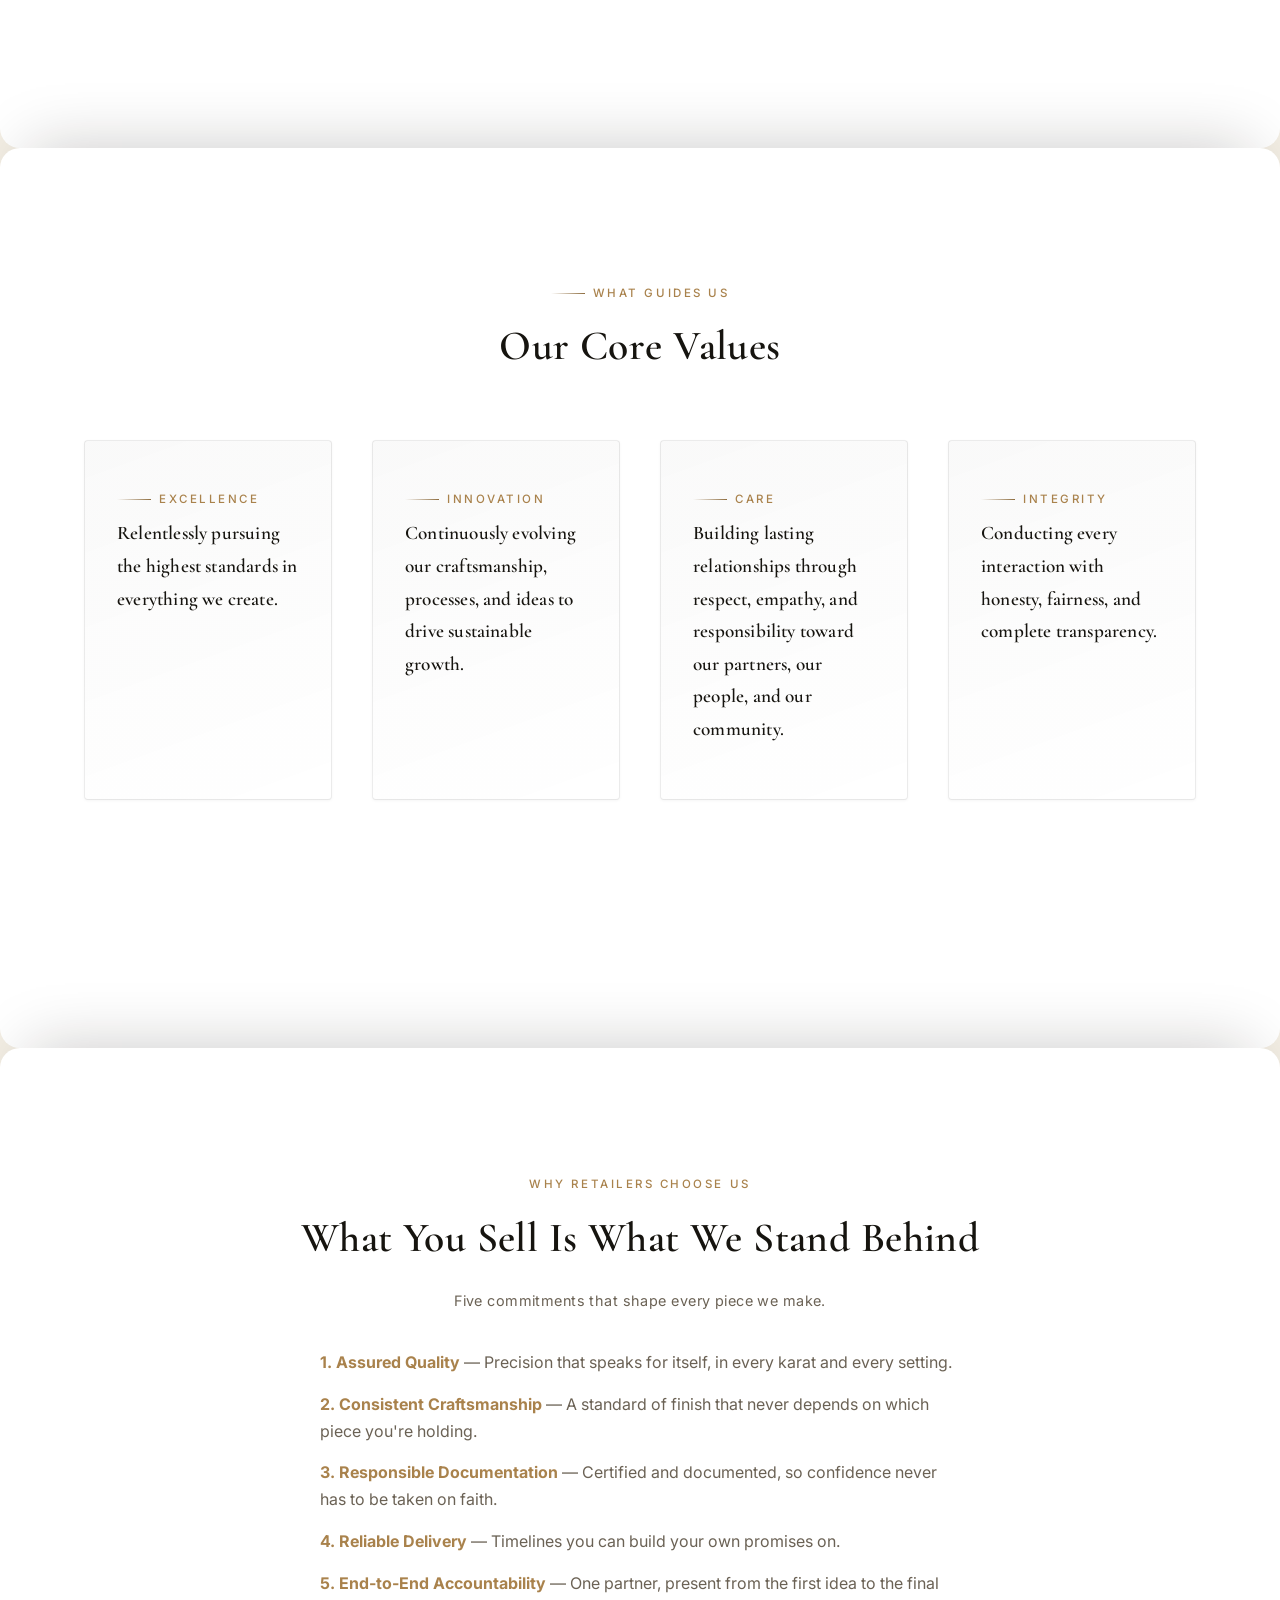
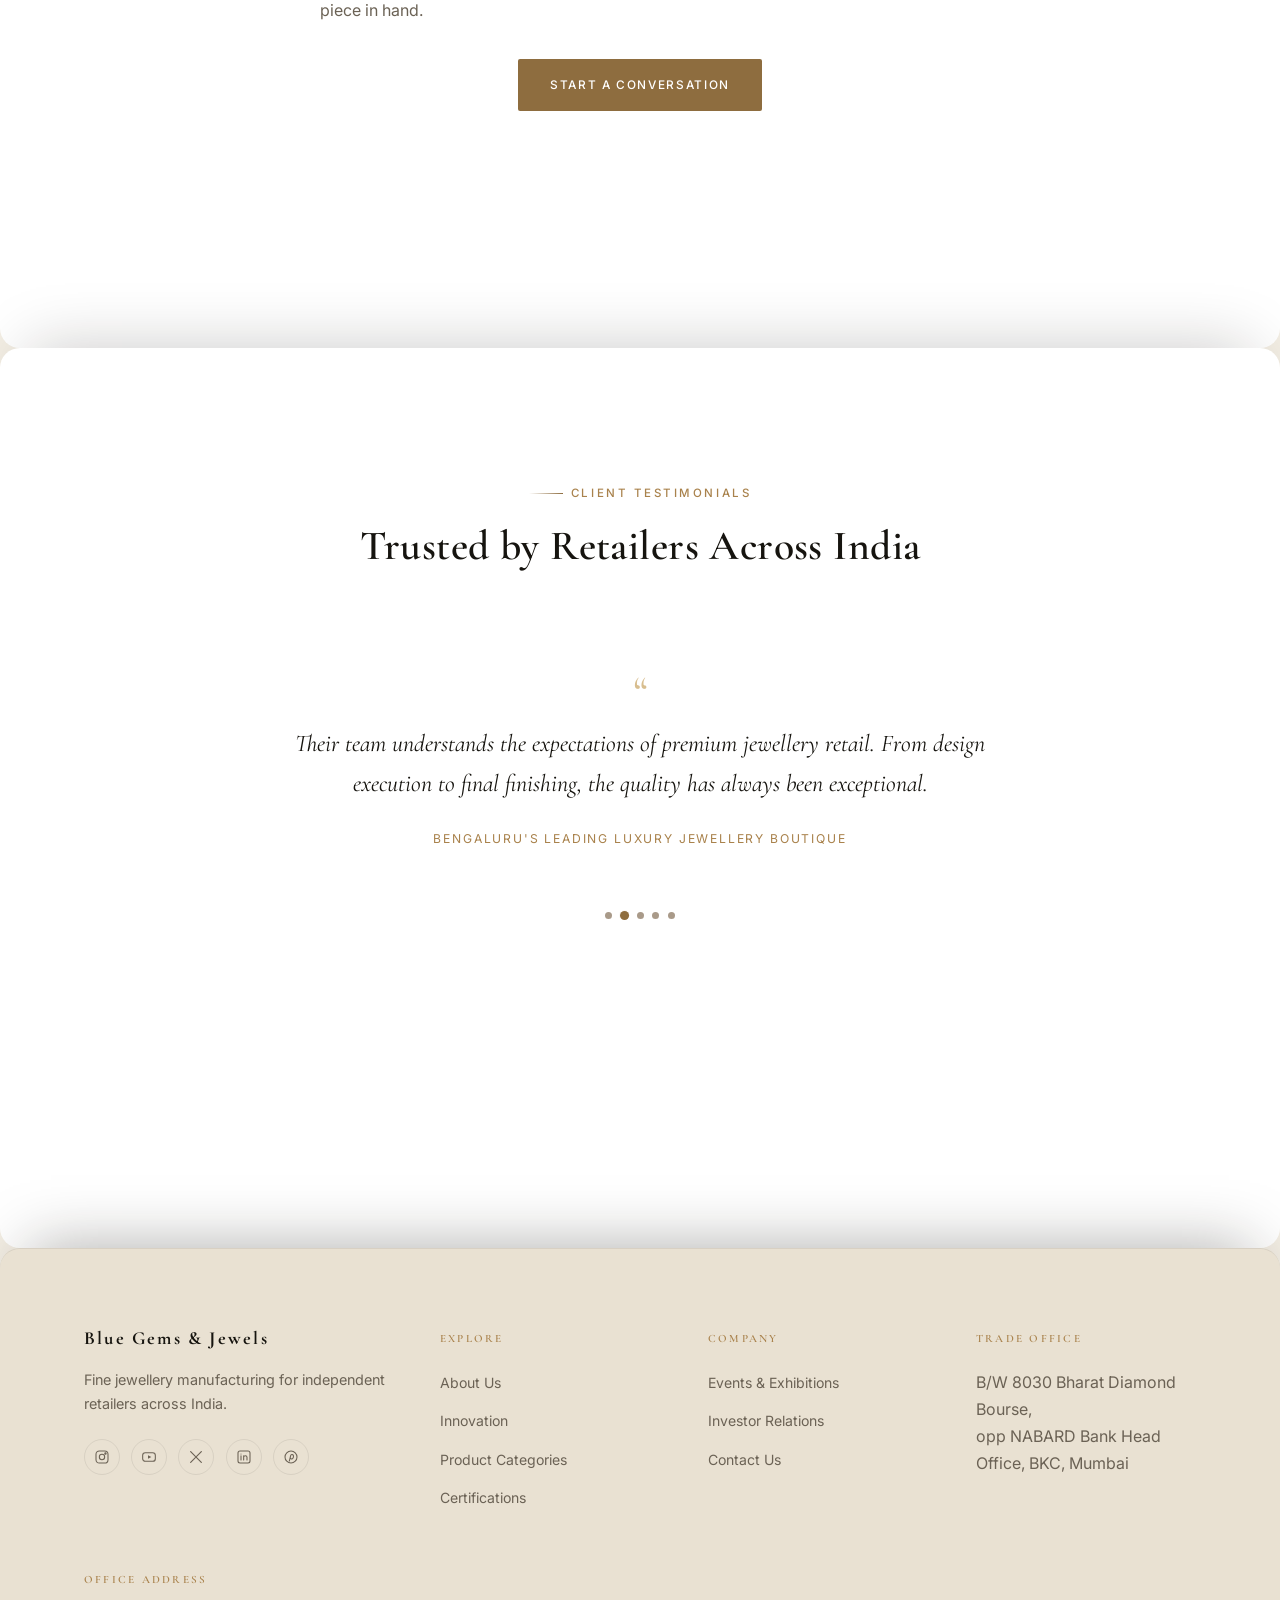
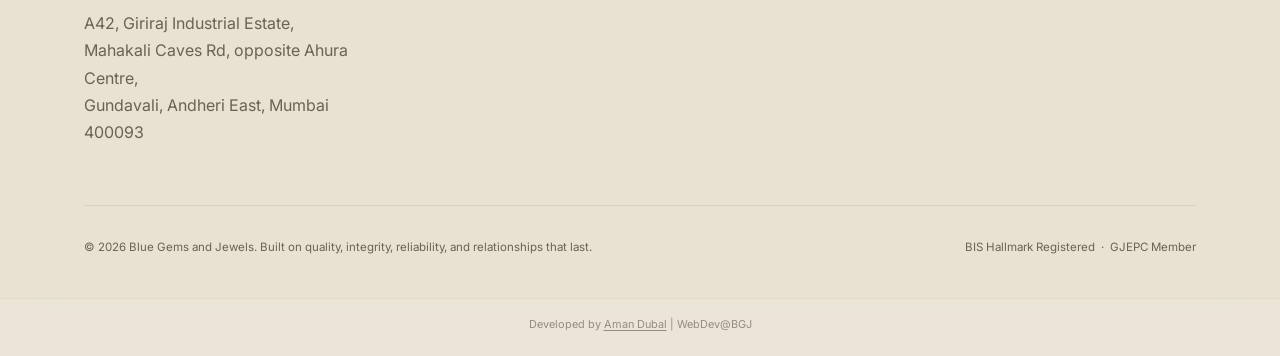
==== commit 9a139b14: "Logo Image" ====
--- a/about.html
+++ b/about.html
@@ -5,7 +5,7 @@
 <meta name="viewport" content="width=device-width, initial-scale=1.0">
 <title>About Us — Blue Gems and Jewels</title>
 <meta name="description" content="Since 1996, Blue Gems and Jewels has manufactured fine jewellery for independent retailers across India — founder-led, quality-first, relationship-driven.">
-<link rel="icon" type="image/svg+xml" data-img="assets/favicon.svg">
+<link rel="icon" type="image/svg+xml" href="https://czgytzchdqqigmrfwekp.supabase.co/storage/v1/object/public/Images/assets/favicon.svg" data-img="assets/favicon.svg">
 <link rel="stylesheet" href="css/style.css">
 </head>
 <body data-page="about">
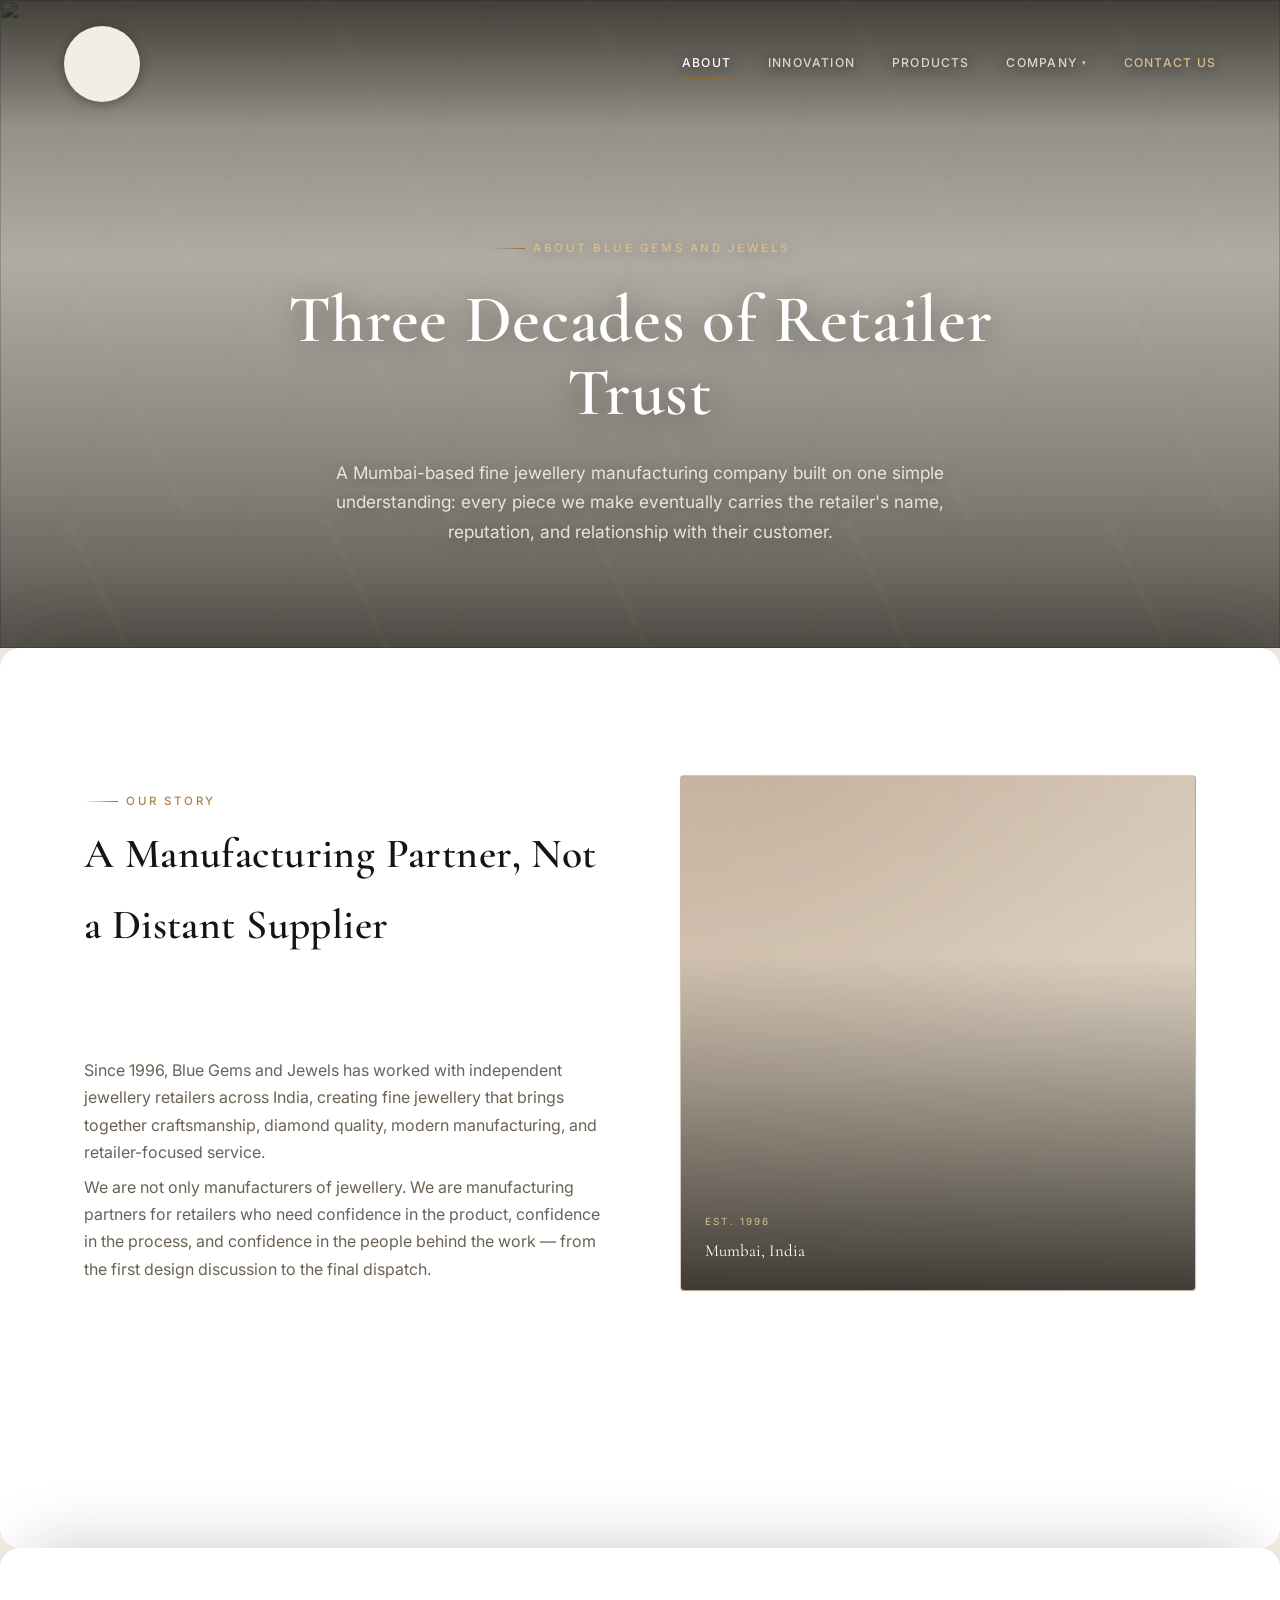
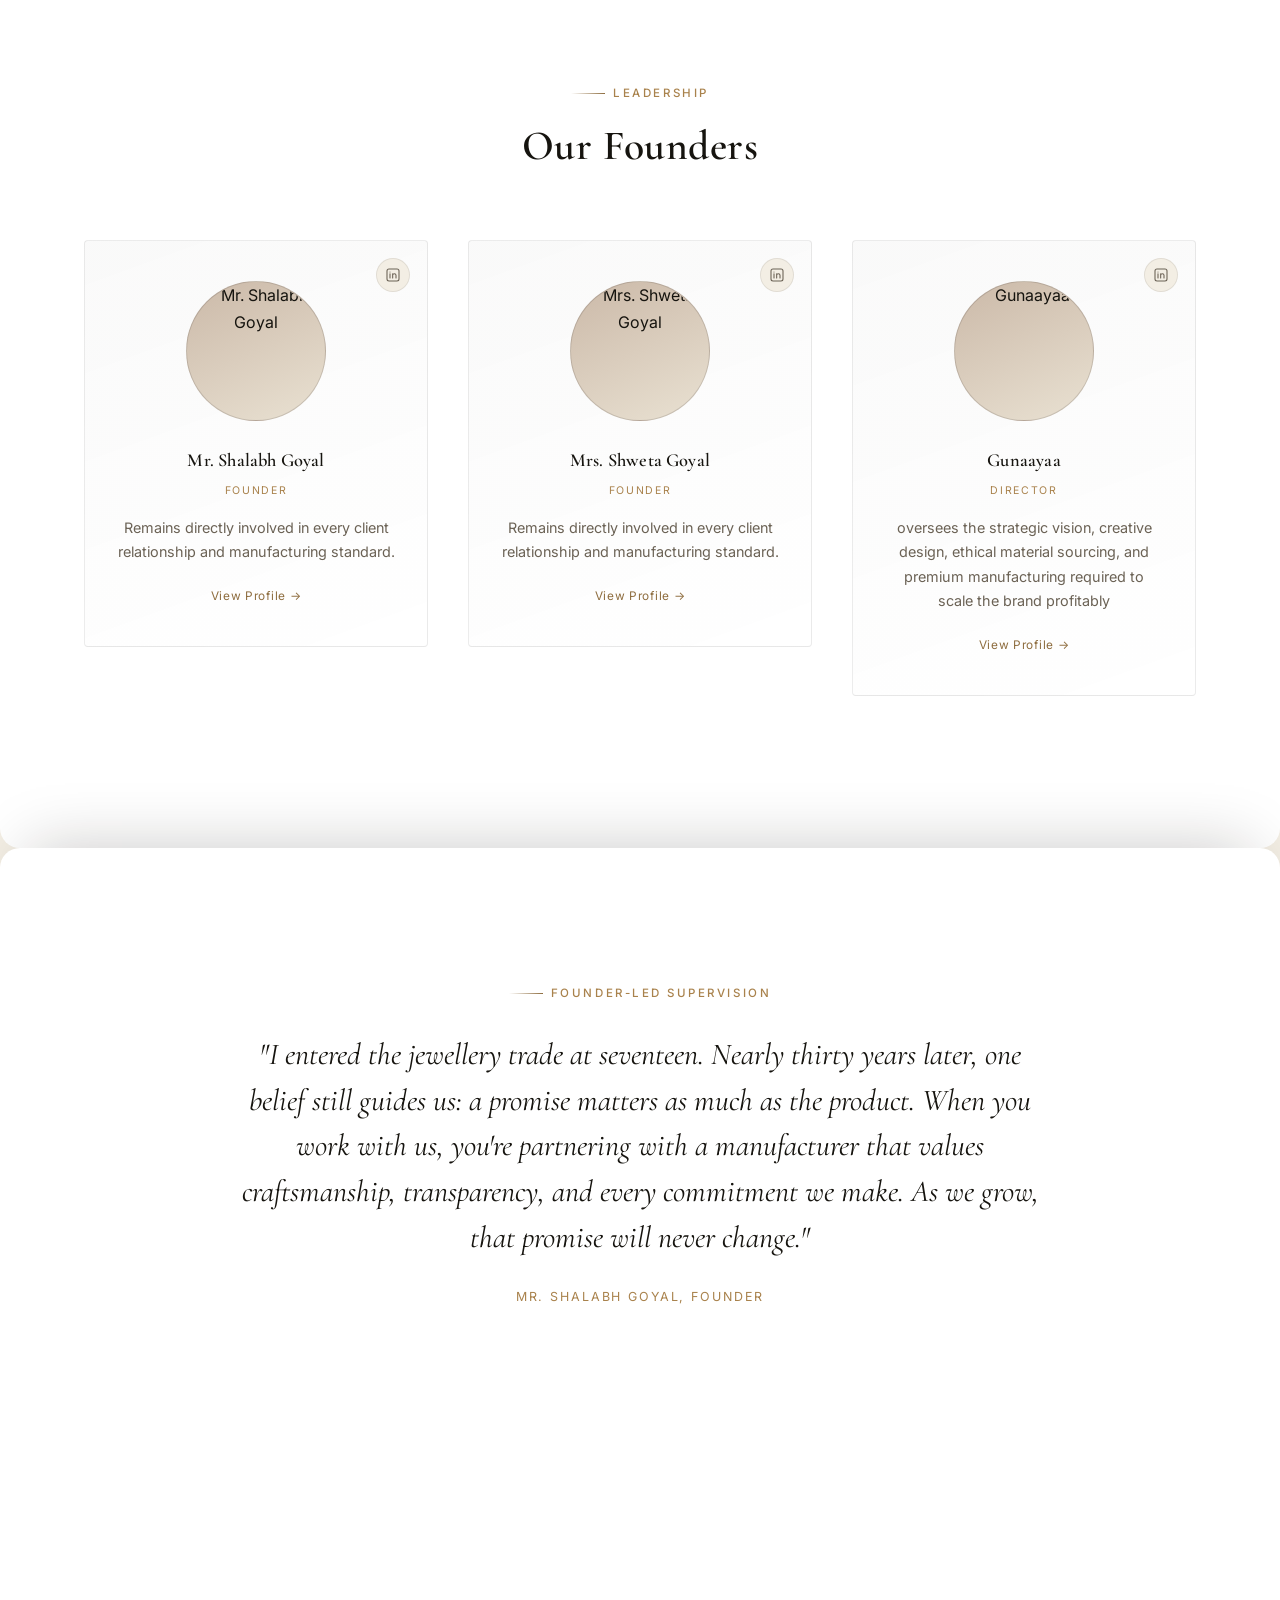
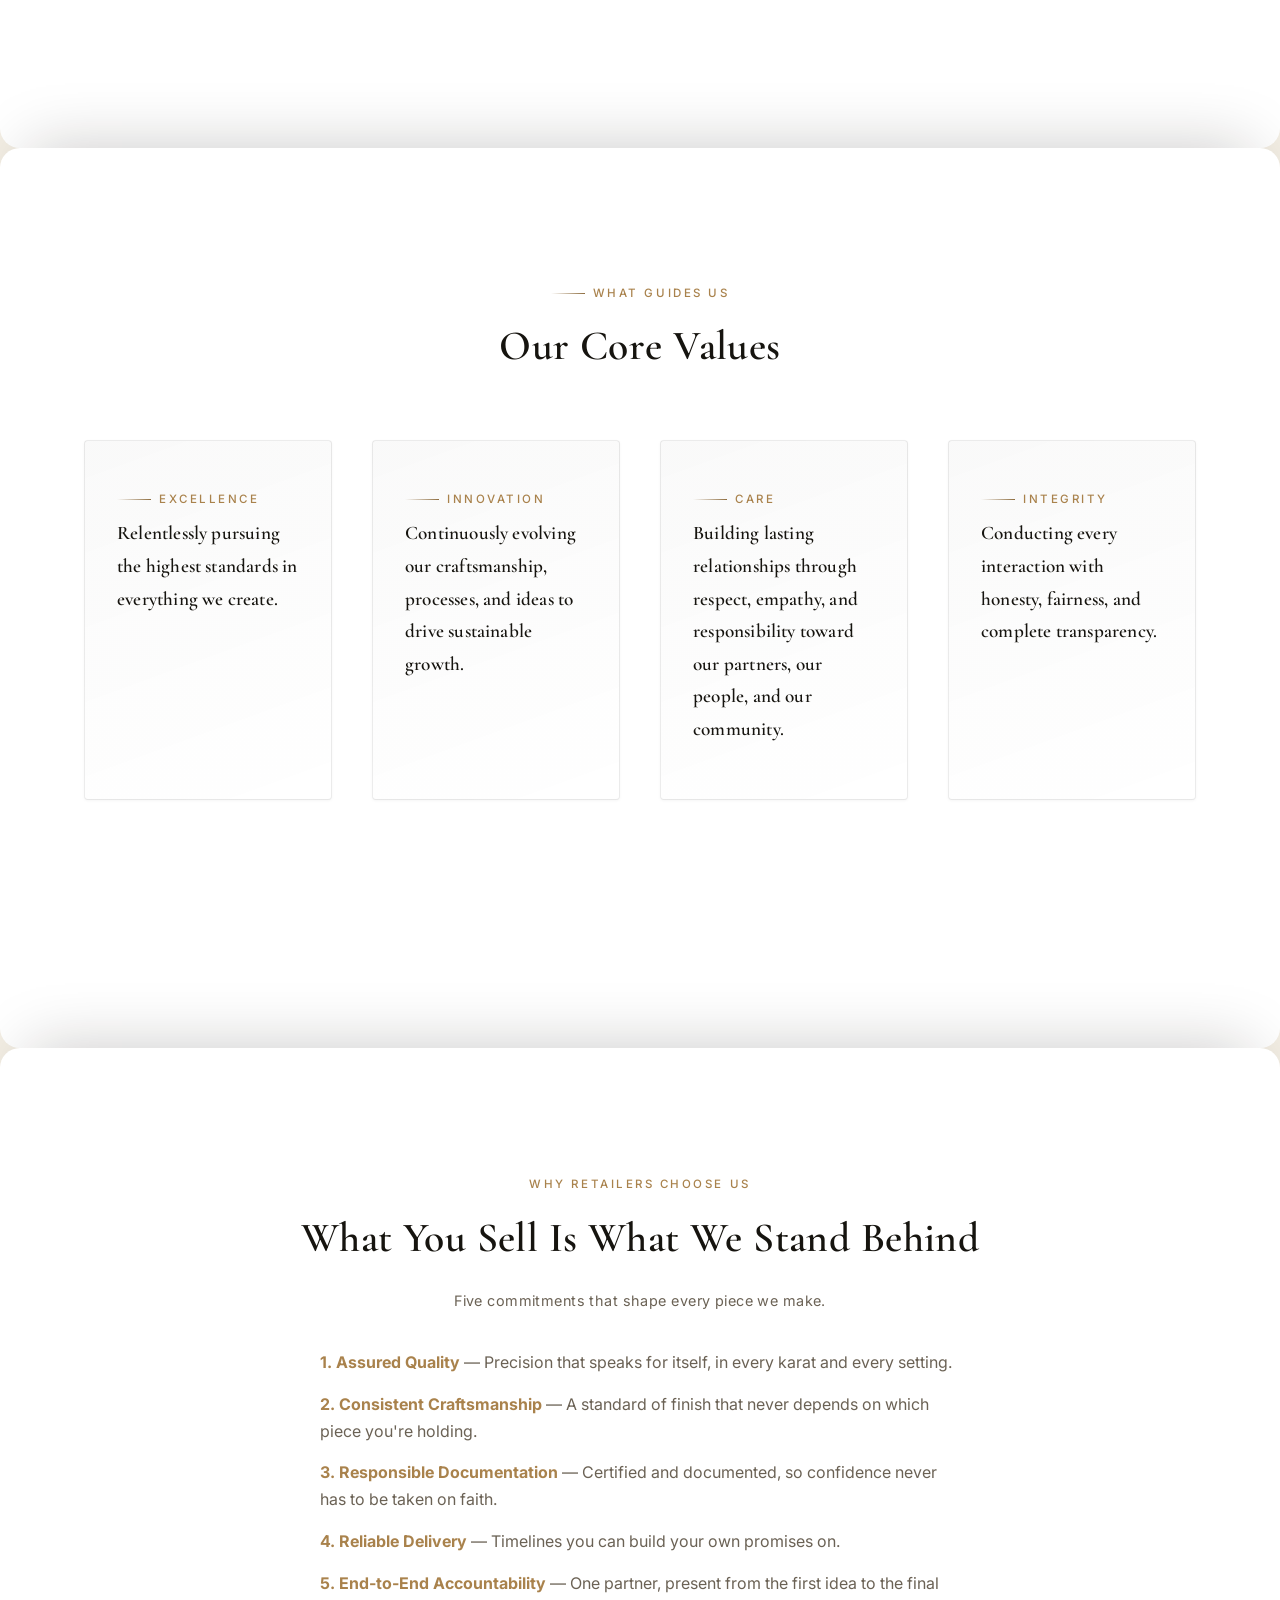
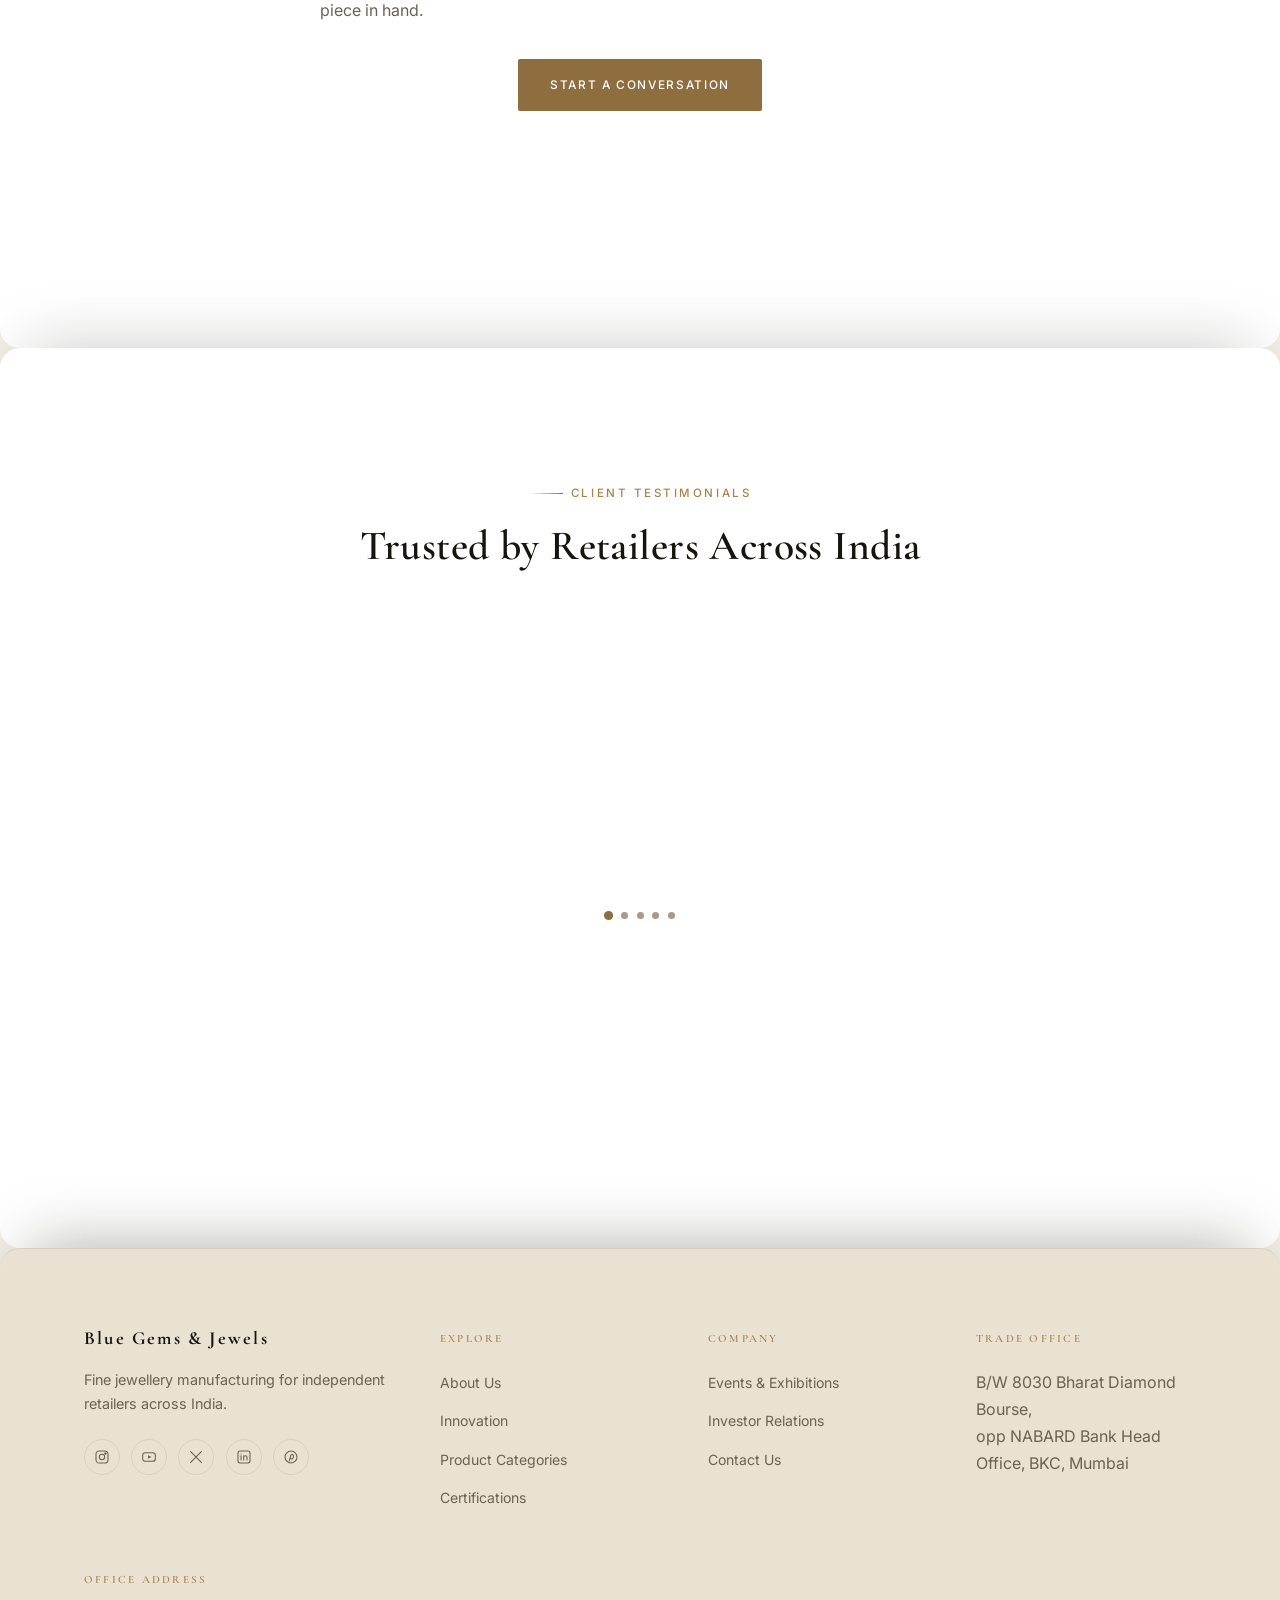
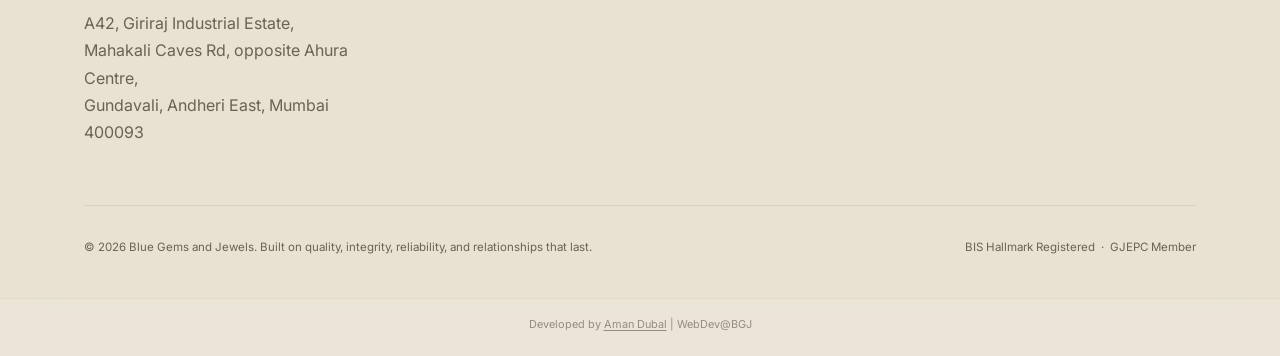
==== commit 74873aa2: "Gold Update 2" ====
--- a/about.html
+++ b/about.html
@@ -5,7 +5,11 @@
 <meta name="viewport" content="width=device-width, initial-scale=1.0">
 <title>About Us — Blue Gems and Jewels</title>
 <meta name="description" content="Since 1996, Blue Gems and Jewels has manufactured fine jewellery for independent retailers across India — founder-led, quality-first, relationship-driven.">
+<link rel="icon" href="/favicon.ico" sizes="any">
+<link rel="icon" type="image/png" sizes="32x32" href="/favicon-32x32.png">
+<link rel="icon" type="image/png" sizes="192x192" href="/favicon-192x192.png">
 <link rel="icon" type="image/svg+xml" href="https://czgytzchdqqigmrfwekp.supabase.co/storage/v1/object/public/Images/assets/favicon.svg" data-img="assets/favicon.svg">
+<link rel="apple-touch-icon" href="/apple-touch-icon.png">
 <link rel="stylesheet" href="css/style.css">
 </head>
 <body data-page="about">
--- a/css/style.css
+++ b/css/style.css
@@ -1143,6 +1143,9 @@
 .field input:user-invalid,.field textarea:user-invalid,.field select:user-invalid{ border-color:#b5453f; }
 .field select option{ background:var(--navy-900); }
 .field textarea{ resize:vertical; min-height:110px; }
+.field-phone{ display:flex; gap:.7rem; align-items:flex-end; }
+.field-phone select{ flex:0 0 auto; width:auto; max-width:92px; }
+.field-phone input{ flex:1 1 auto; min-width:0; }
 /* map placeholder */
 .map-block{
   height:340px; border:1px solid var(--line-soft); border-radius:4px; position:relative; overflow:hidden;
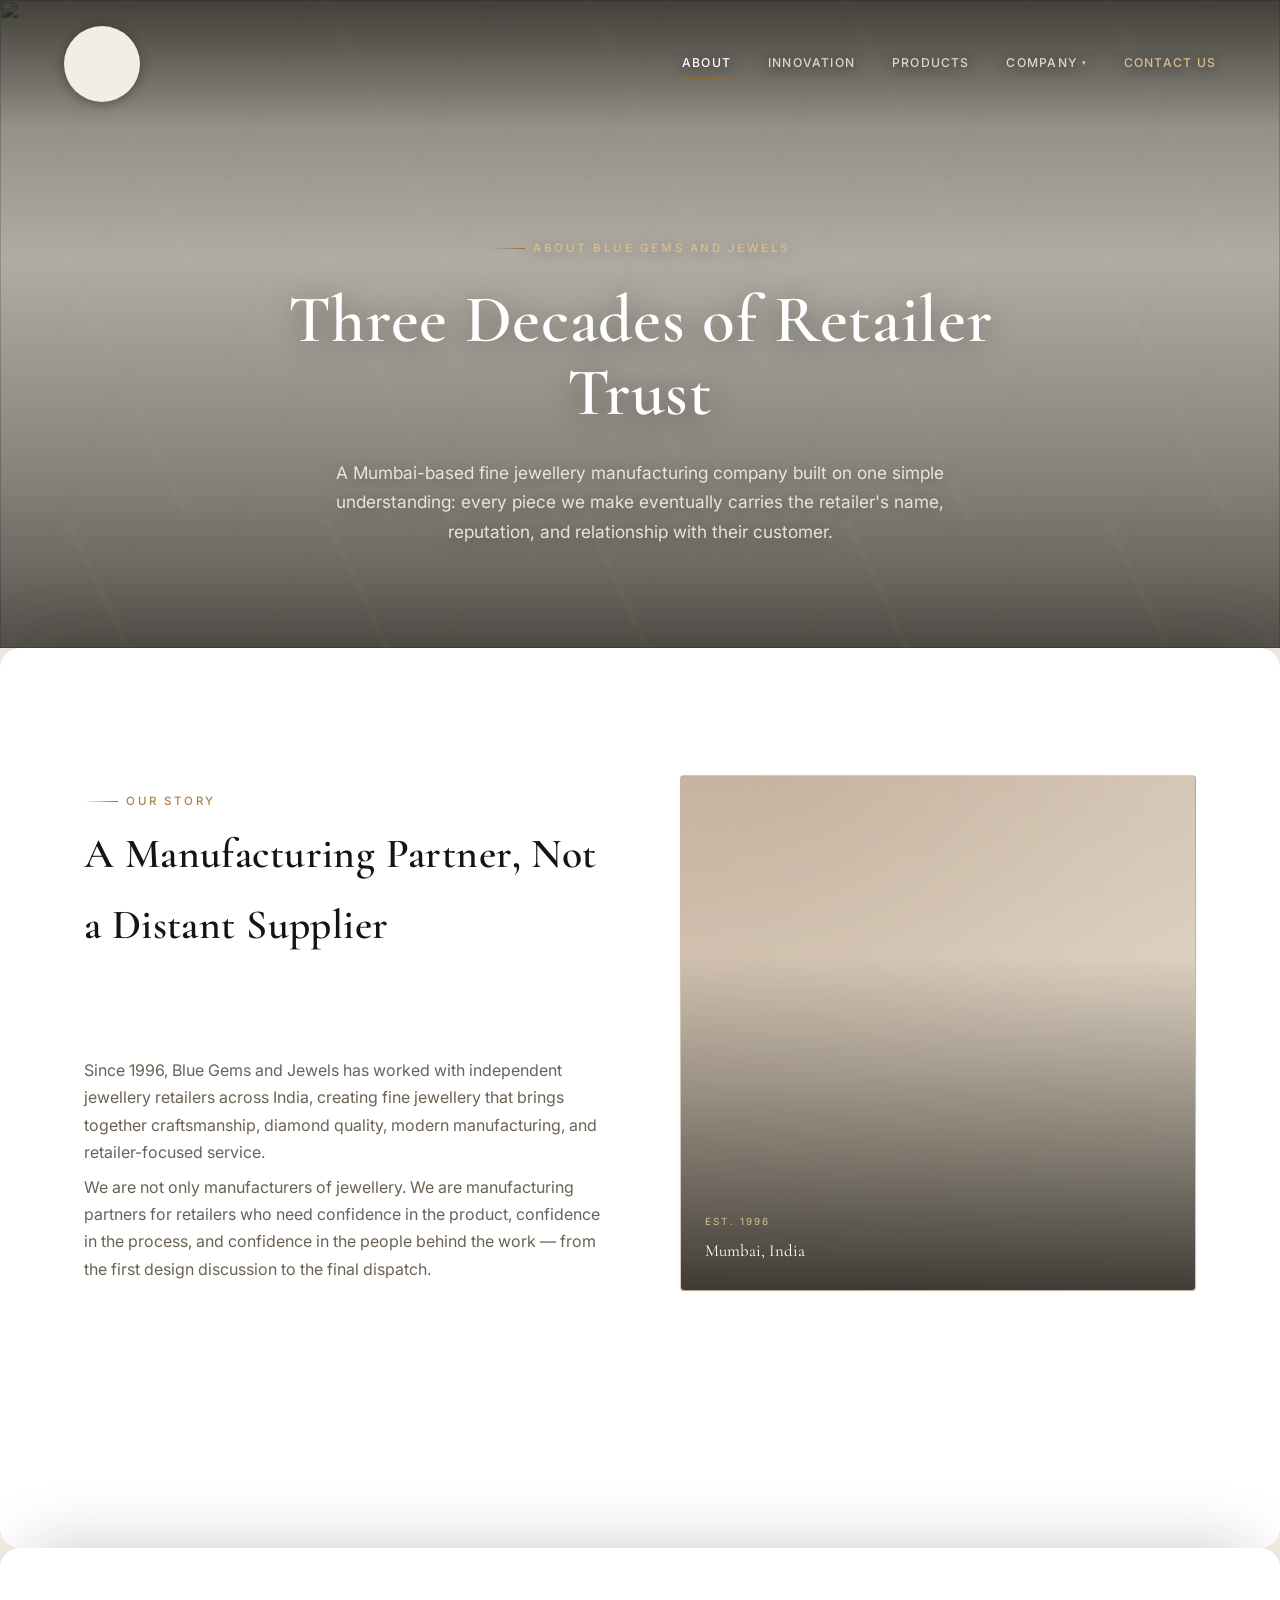
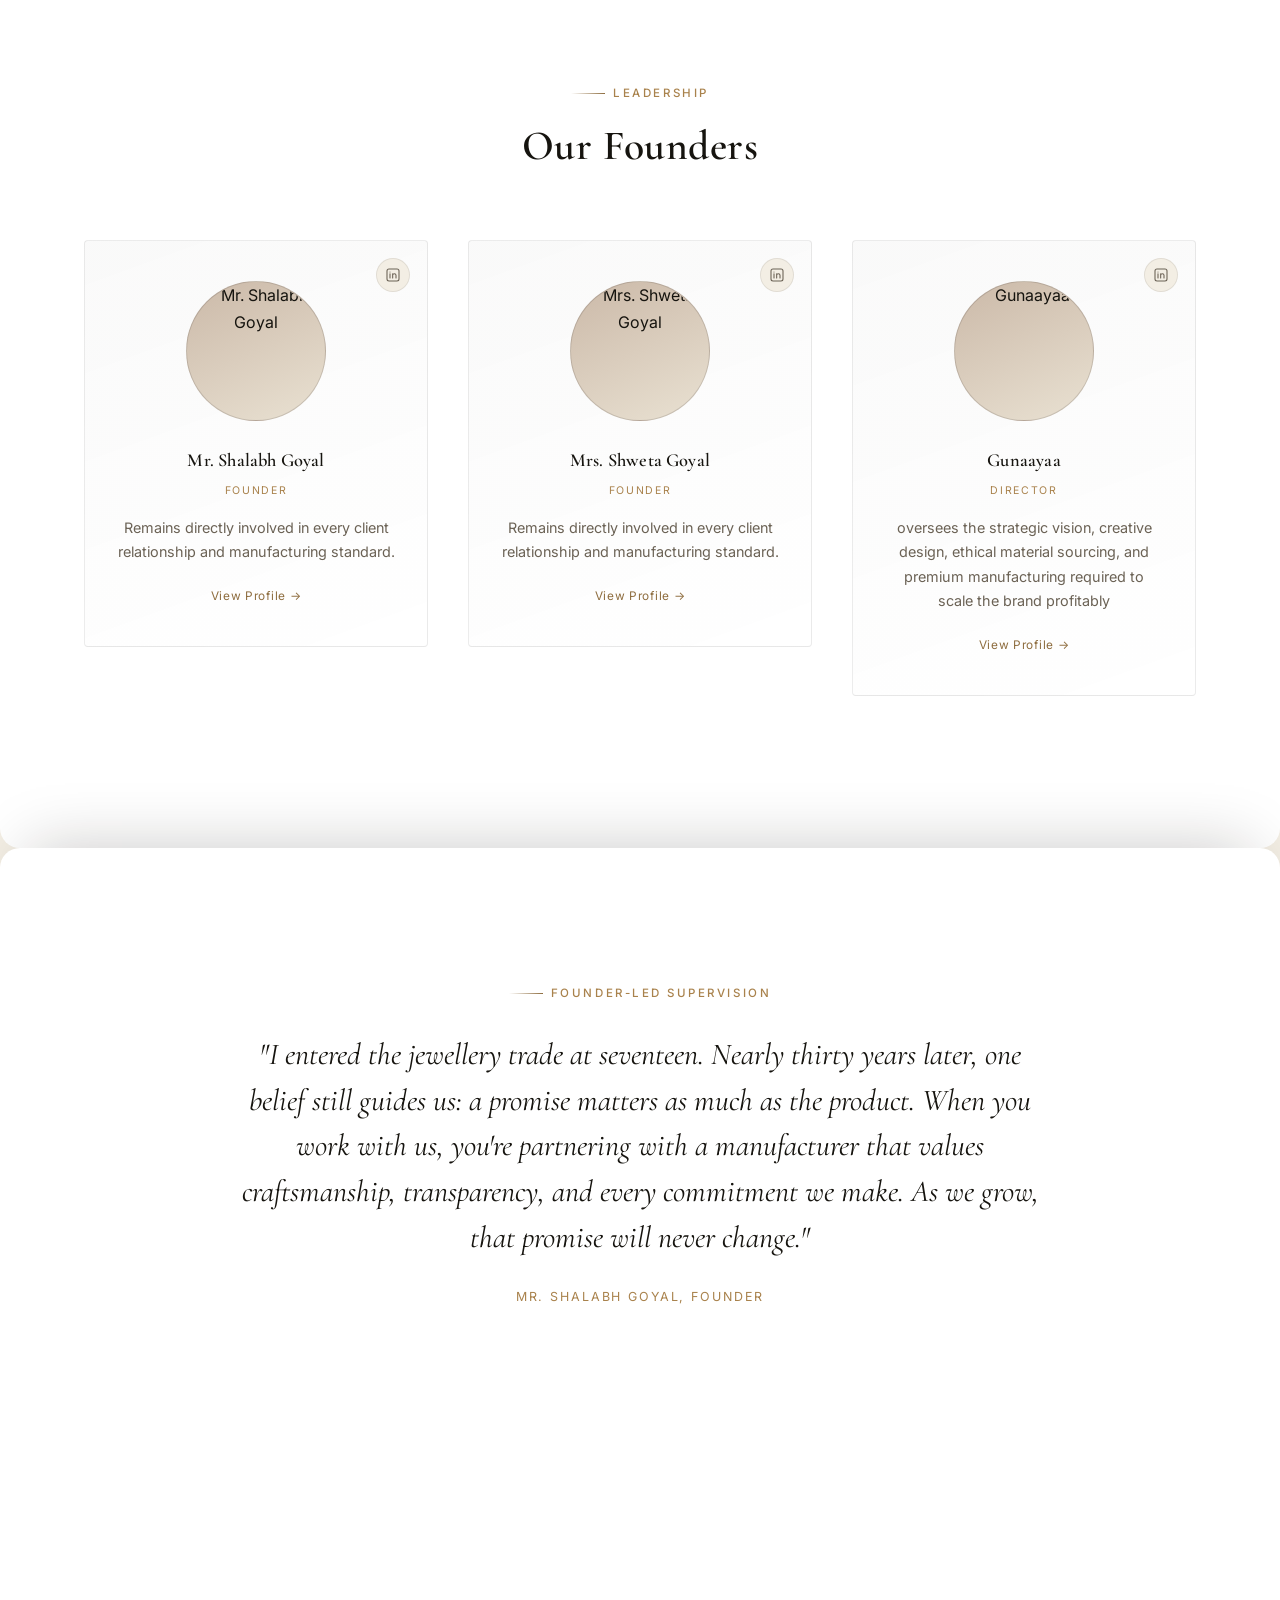
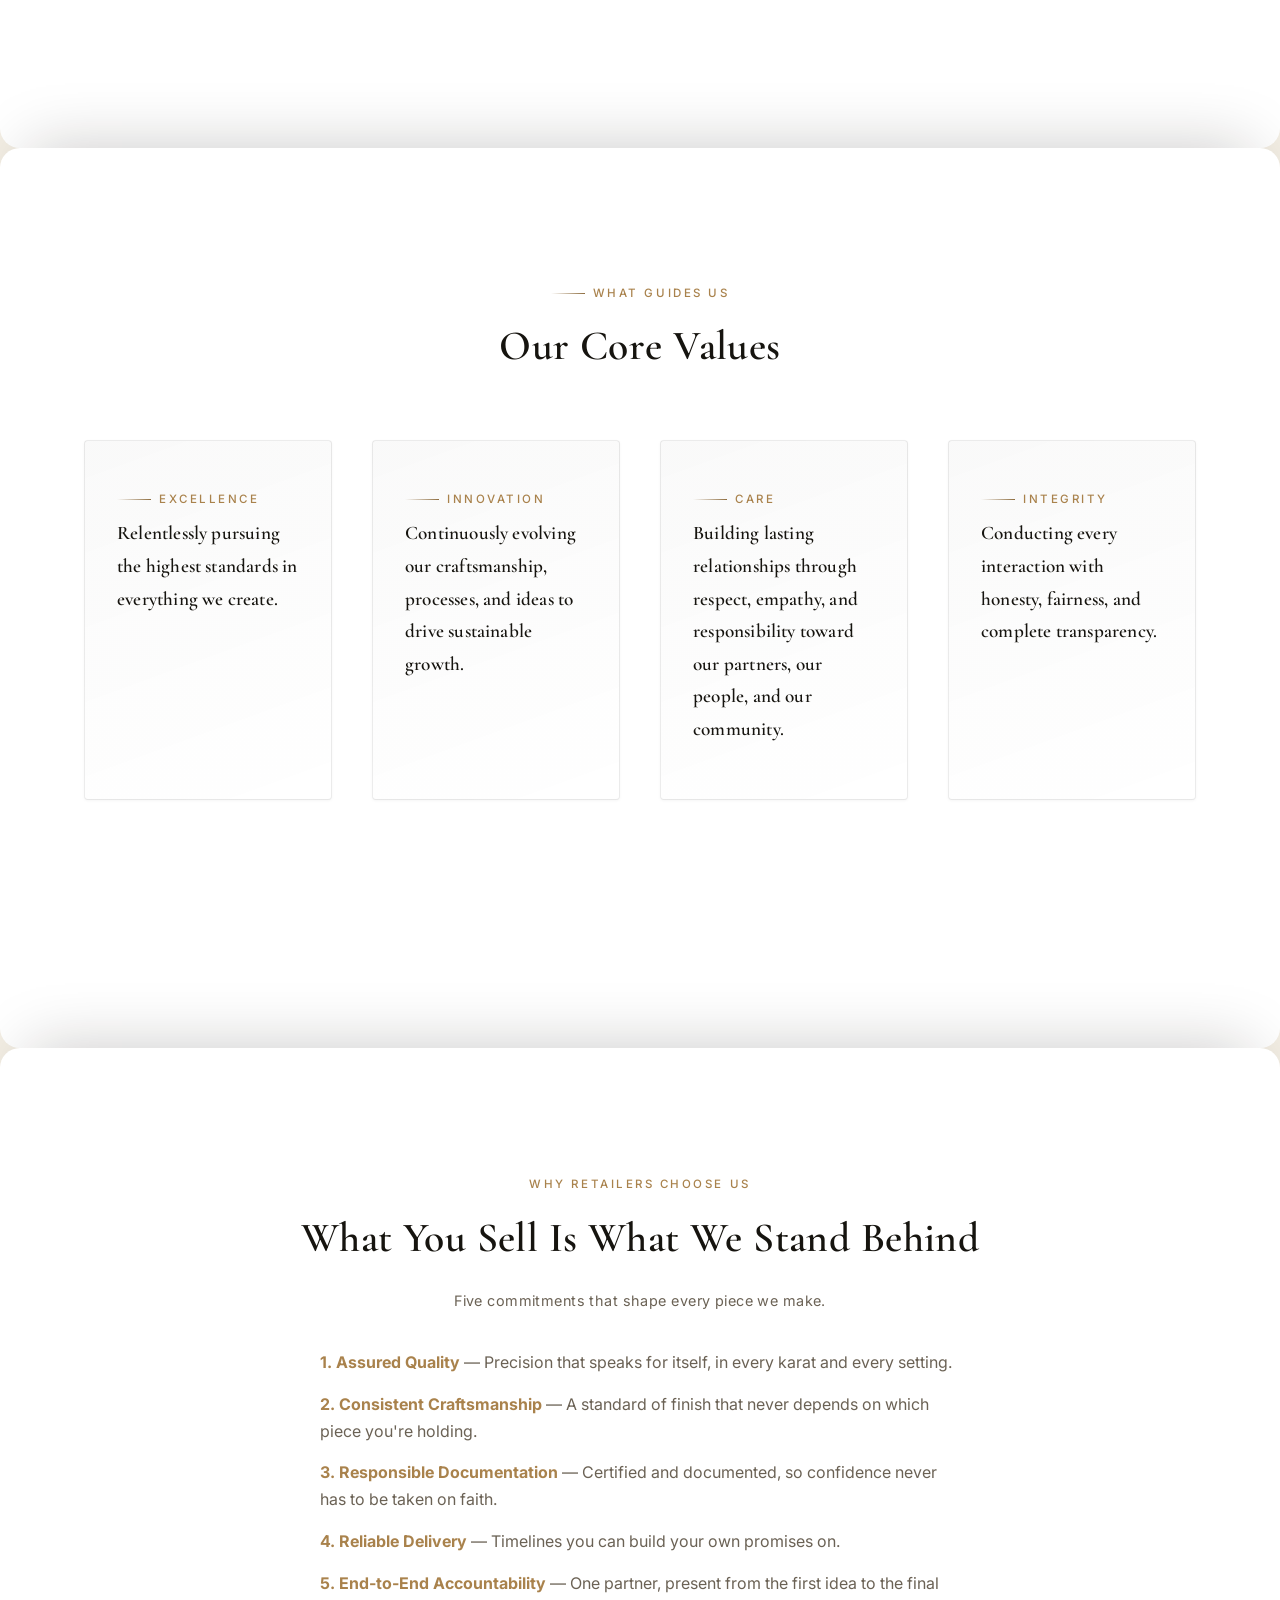
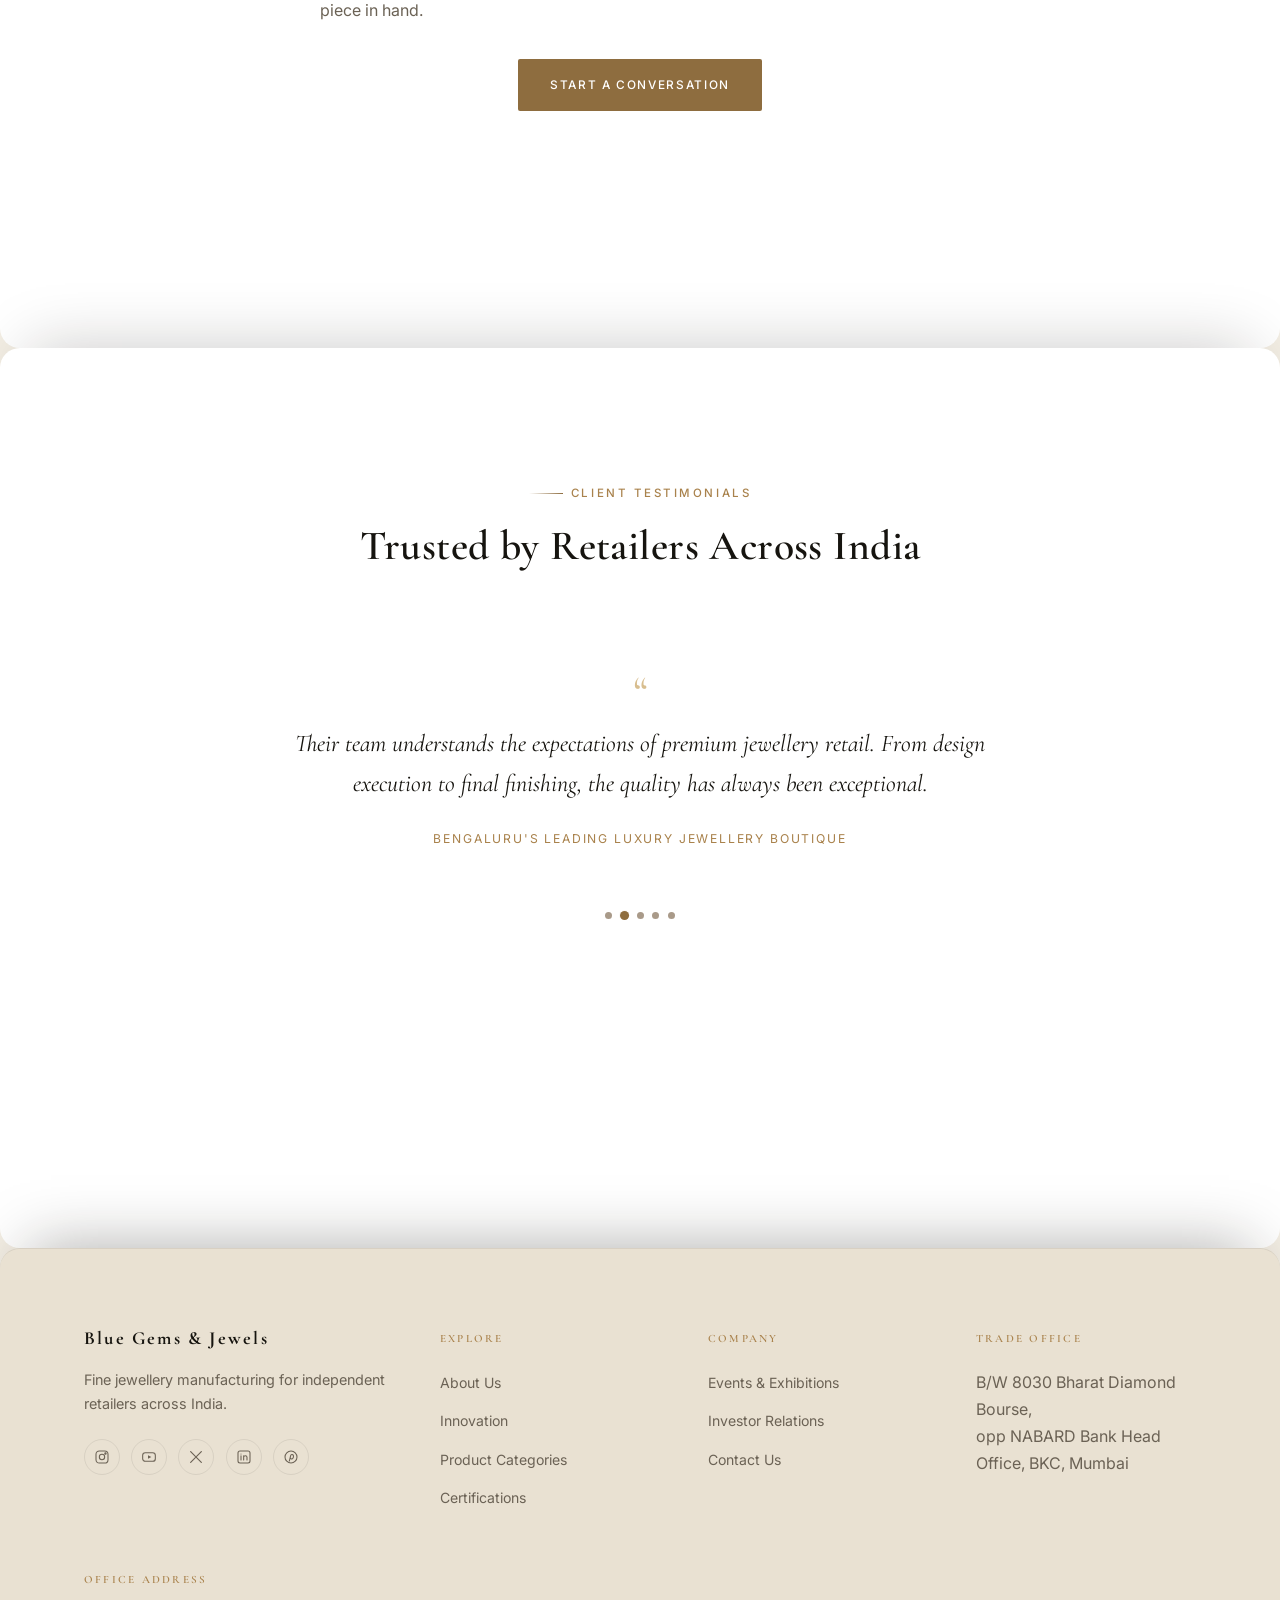
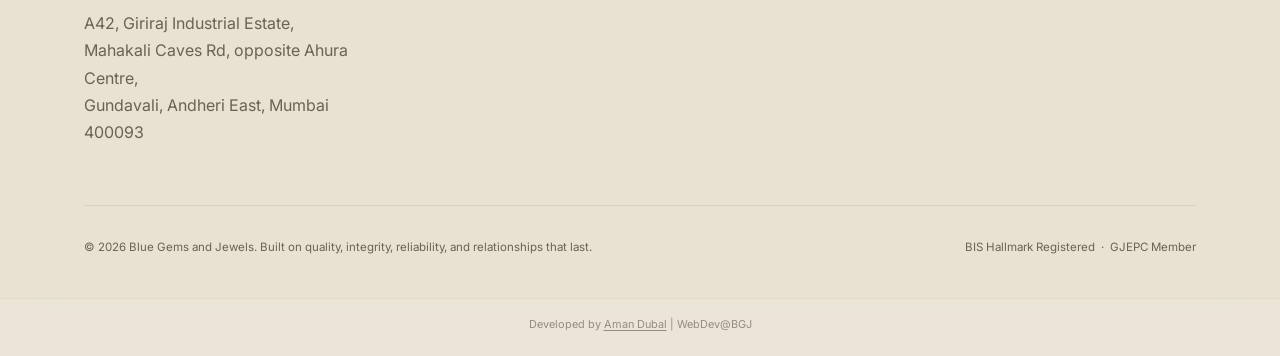
==== commit 86e7e168: "website icon" ====
--- a/about.html
+++ b/about.html
@@ -5,11 +5,8 @@
 <meta name="viewport" content="width=device-width, initial-scale=1.0">
 <title>About Us — Blue Gems and Jewels</title>
 <meta name="description" content="Since 1996, Blue Gems and Jewels has manufactured fine jewellery for independent retailers across India — founder-led, quality-first, relationship-driven.">
-<link rel="icon" href="/favicon.ico" sizes="any">
-<link rel="icon" type="image/png" sizes="32x32" href="/favicon-32x32.png">
-<link rel="icon" type="image/png" sizes="192x192" href="/favicon-192x192.png">
-<link rel="icon" type="image/svg+xml" href="https://czgytzchdqqigmrfwekp.supabase.co/storage/v1/object/public/Images/assets/favicon.svg" data-img="assets/favicon.svg">
-<link rel="apple-touch-icon" href="/apple-touch-icon.png">
+<link rel="icon" type="image/png"
+      href="https://czgytzchdqqigmrfwekp.supabase.co/storage/v1/object/public/Images/assets/logo.png">
 <link rel="stylesheet" href="css/style.css">
 </head>
 <body data-page="about">
